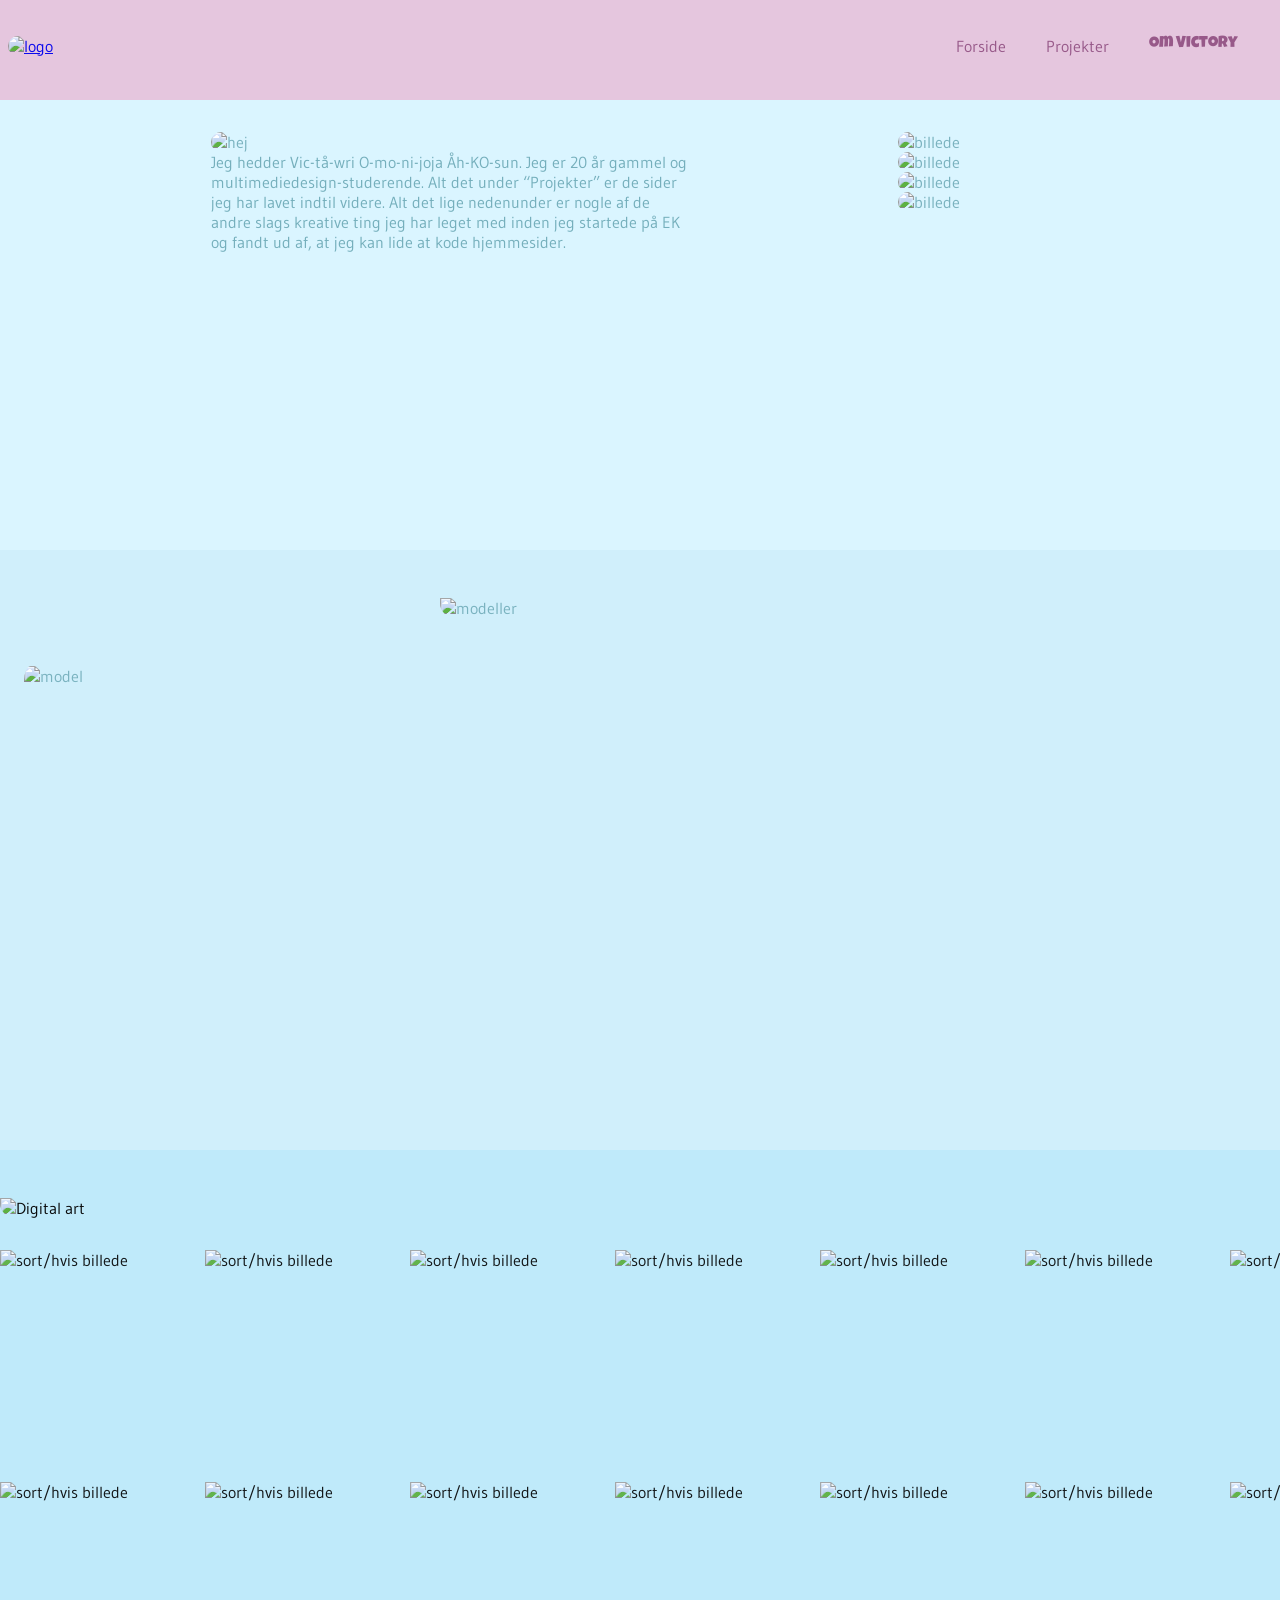
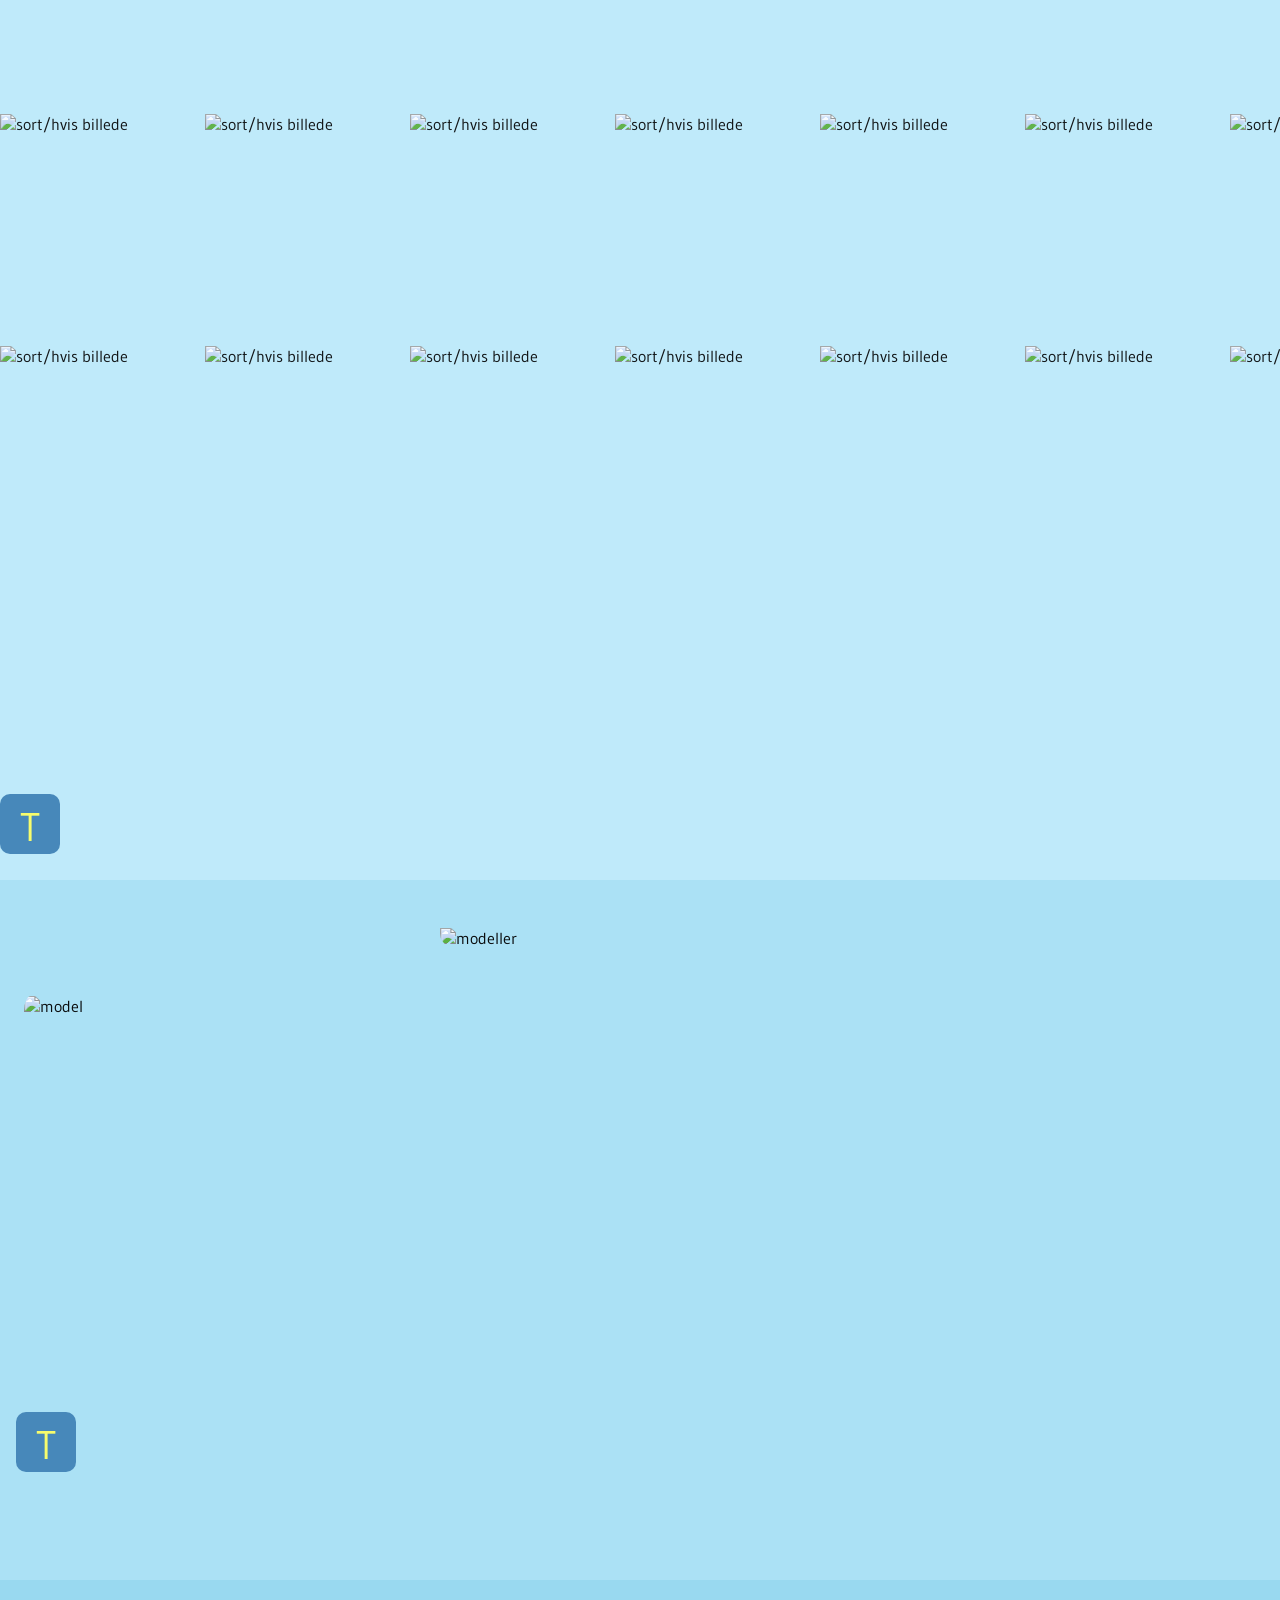
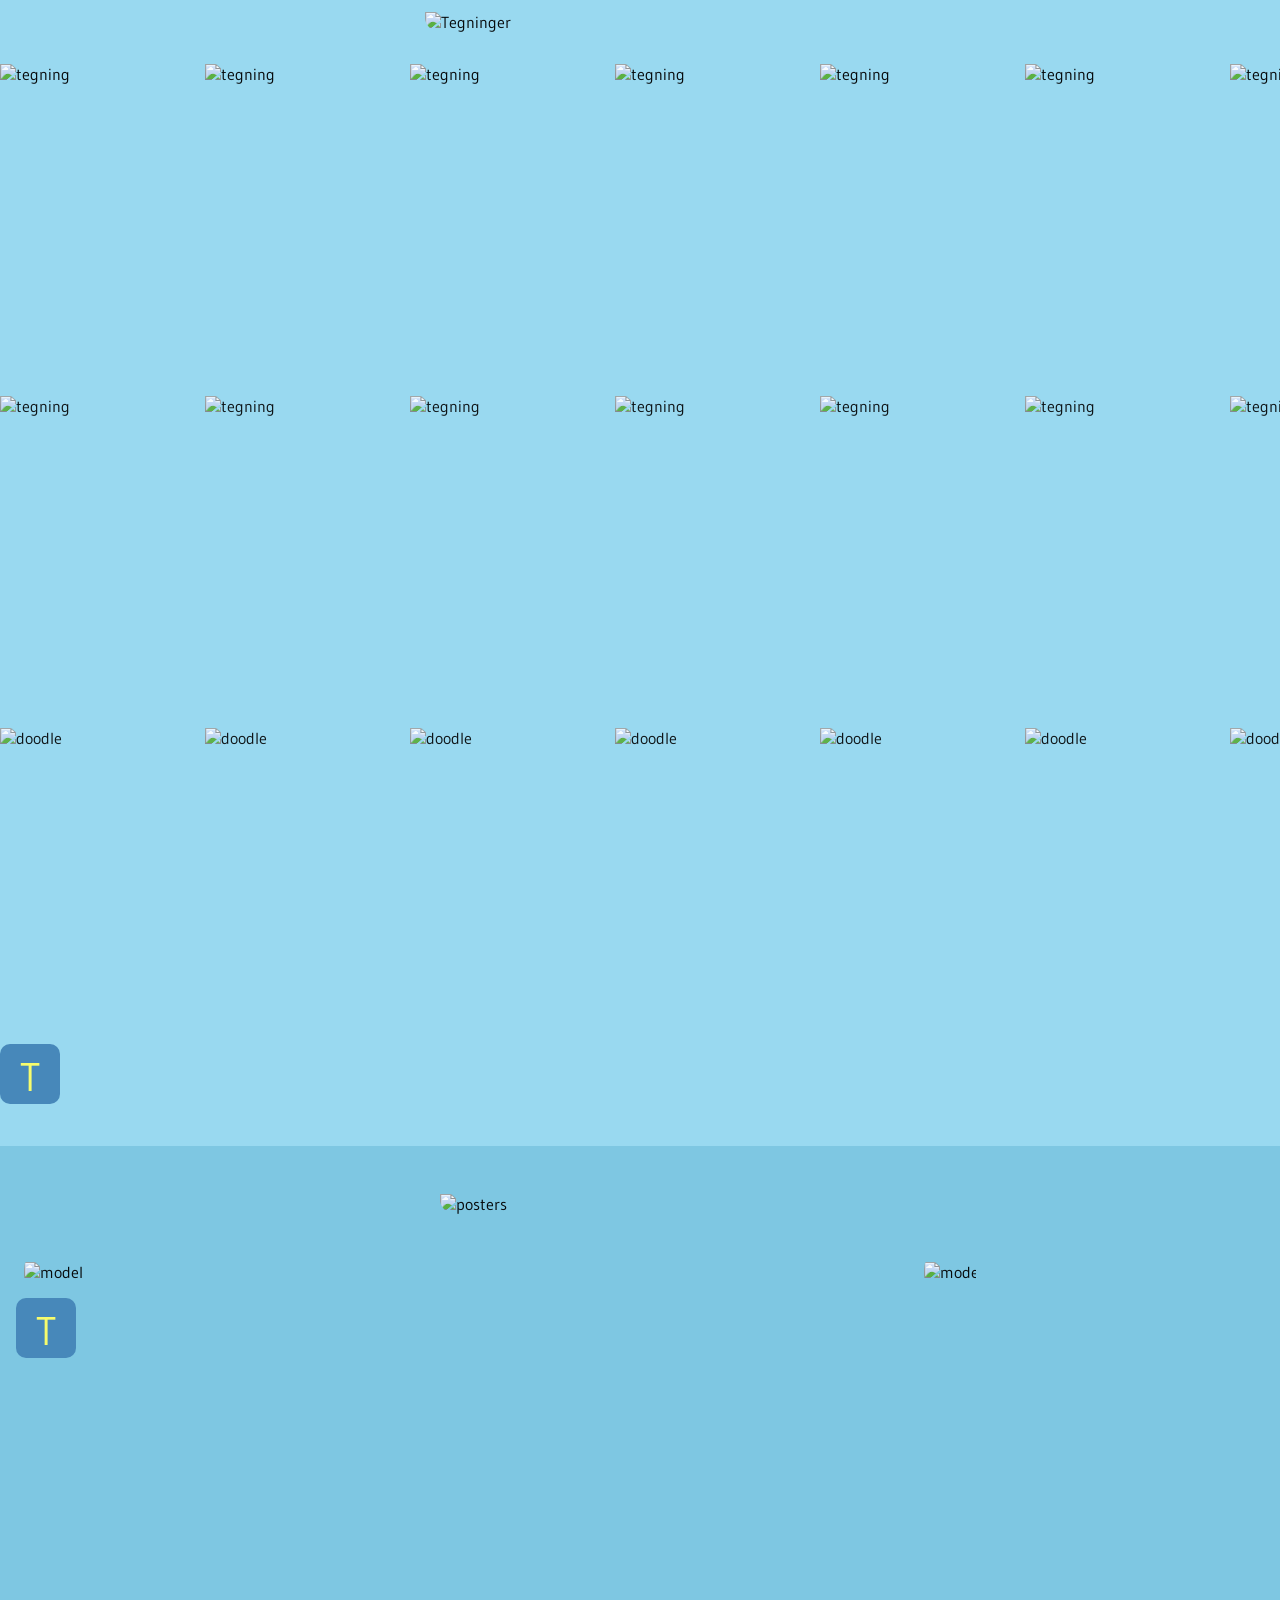
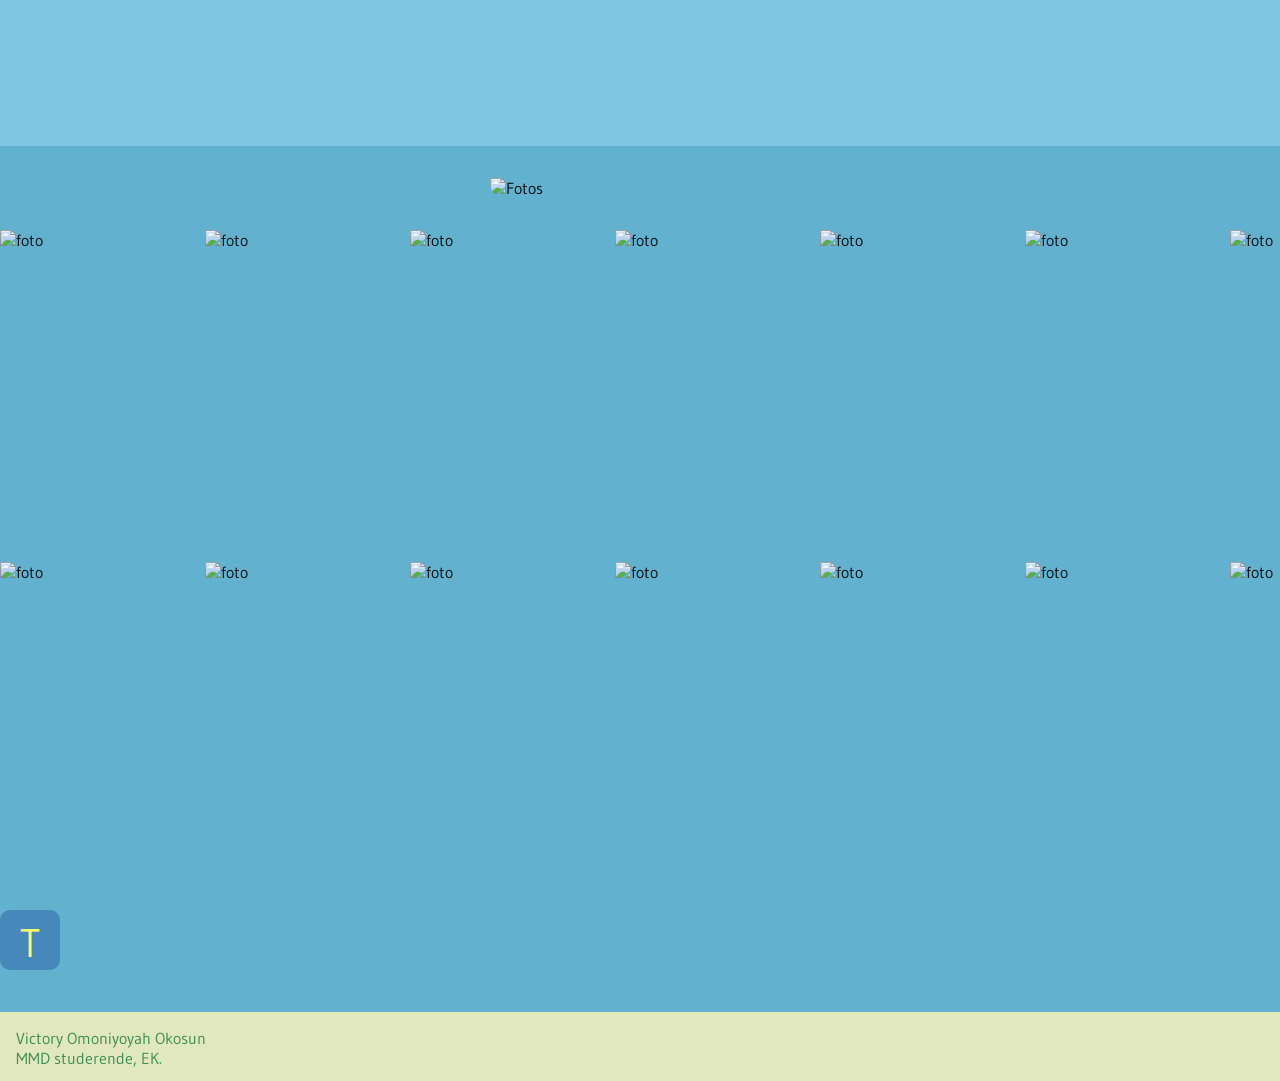
==== ommig.html @ 9f9e904a "om mig html done" ====
<!DOCTYPE html>
<html lang="da">

<head>
    <meta charset="UTF-8">
    <meta name="viewport" content="width=device-width, initial-scale=1.0">
    <title>Om mig</title>

    <link rel="stylesheet" href="stylesheets/general.css">
    <link rel="stylesheet" href="stylesheets/ommig.css">

    <link rel="preconnect" href="https://fonts.googleapis.com">
    <link rel="preconnect" href="https://fonts.gstatic.com" crossorigin>
    <link
        href="https://fonts.googleapis.com/css2?family=Gudea:ital,wght@0,400;0,700;1,400&family=Happy+Monkey&display=swap"
        rel="stylesheet">

    <link rel="preconnect" href="https://fonts.googleapis.com">
    <link rel="preconnect" href="https://fonts.gstatic.com" crossorigin>
    <link href="https://fonts.googleapis.com/css2?family=Holtwood+One+SC&display=swap" rel="stylesheet">

    <link rel="preconnect" href="https://fonts.googleapis.com">
    <link rel="preconnect" href="https://fonts.gstatic.com" crossorigin>
    <link href="https://fonts.googleapis.com/css2?family=Hanalei+Fill&display=swap" rel="stylesheet">

    <link rel="preconnect" href="https://fonts.googleapis.com">
    <link rel="preconnect" href="https://fonts.gstatic.com" crossorigin>
    <link href="https://fonts.googleapis.com/css2?family=Hanalei+Fill&family=Luckiest+Guy&display=swap"
        rel="stylesheet">

    <link rel="icon" type="image/png" sizes="32x32" href="forside-img/favicon.svg">
</head>

<body>
    <header>
        <a href="index.html"><img class="logo" src="forside-img/tema6-logo.svg" alt="logo"></a>
        <nav>
            <ul class="menu">
                <li><a href="index.html">Forside</a></li>
                <li><a href="projekter.html">Projekter</a></li>
                <li><a class="menu-ommig" href="ommig.html">Om Victory</a></li>
            </ul>
            <button class="burger">
                <span class="line"></span>
                <span class="line"></span>
                <span class="line"></span>
            </button>
        </nav>
    </header>
    <main>
        <div id="ommig">
            <div class=" tomdiv1"></div>
            <div class="tekst-div">
                <img class="hej" src="omos-img/omosh1.svg" alt="hej">
                <p>Jeg hedder Vic-tå-wri O-mo-ni-joja Åh-KO-sun.
                    Jeg er 20 år gammel og multimediedesign-studerende.
                    Alt det under “Projekter” er de sider jeg har lavet indtil videre.
                    Alt det lige nedenunder er nogle af de andre slags kreative ting jeg har leget med inden jeg
                    startede på
                    EK og fandt ud
                    af, at jeg kan lide at kode hjemmesider.
                </p>
            </div>
            <div class=" tomdiv2"></div>
            <div class="slideshow-ommig">

                <!-- Full-width images with number and caption text -->
                <div id="selfie" class="mySlides fade">
                    <img src="omos-img/selfie1.webp" style="width:100%" alt="billede">
                </div>

                <div class="mySlides fade">
                    <img src="omos-img/selfie2.webp" style="width:100%" alt="billede">
                </div>

                <div class="mySlides fade">
                    <img src="omos-img/selfie3.webp" style="width:100%" alt="billede">
                </div>

                <div class="mySlides fade">
                    <img src="omos-img/selfie4.webp" style="width:100%" alt="billede">
                </div>
            </div>
            <div class=" tomdiv3"></div>
        </div>
        <div id="modeller">
            <img class="modeller" src="omos-img/modeller.svg" alt="modeller">

            <!--MOBIL SLIDER MODELLER-->
            <div class="slideshow-modeller-box slide-hide">
                <div class="slideshow-modeller">
                    <div class="model-slider">
                        <div class="model-flex">
                            <img class="model" src="omos-img/model1.webp" alt="model">
                        </div>
                        <div class="model-flex">
                            <img class="model" src="omos-img/model3.webp" alt="model">
                        </div>
                        <div class="model-flex">
                            <img class="model" src="omos-img/model4.webp" alt="model">
                        </div>
                        <div class="model-flex">
                            <img class="model" src="omos-img/model5.webp" alt="model">
                        </div>
                        <div class="model-flex">
                            <img class="model" src="omos-img/model6.webp" alt="model">
                        </div>
                        <div class="model-flex">
                            <img class="model" src="omos-img/model9.webp" alt="model">
                        </div>
                        <div class="model-flex">
                            <img class="model" src="omos-img/model12.webp" alt="model">
                        </div>
                    </div>
                </div>
            </div>

            <!--DESKTOP SLIDER MODELLER-->
            <div class="slideshow-modeller-box desk-hide">
                <div class="slideshow-modeller">
                    <div class="model-slider">
                        <div id="model-1" class="model-flex">
                            <img class="model" src="omos-img/modeller2-1.webp" alt="model">
                        </div>
                        <div id="model-2" class="model-flex">
                            <img class="model" src="omos-img/modeller2-2.webp" alt="model">
                        </div>
                        <div id="model-3" class="model-flex">
                            <img class="model" src="omos-img/modeller2-3.webp" alt="model">
                        </div>
                        <div id="model-4" class="model-flex">
                            <img class="model" src="omos-img/modeller2-4.webp" alt="model">
                        </div>
                    </div>
                </div>
            </div>
        </div>
        <div id="digital">
            <img class="digitalart" src="omos-img/digitalart.svg" alt="Digital art">

            <div class="digital-infibox">
                <div class="digital-wrapper">
                    <div class="digi-img"><img src="omos-img/bw1.webp" alt="sort/hvis billede"></div>
                    <div class="digi-img"><img src="omos-img/bw2.webp" alt="sort/hvis billede"></div>
                    <div class="digi-img"><img src="omos-img/bw3.webp" alt="sort/hvis billede"></div>
                    <div class="digi-img"><img src="omos-img/bw4.webp" alt="sort/hvis billede"></div>
                    <div class="digi-img"><img src="omos-img/bw5.webp" alt="sort/hvis billede"></div>
                    <div class="digi-img"><img src="omos-img/bw6.webp" alt="sort/hvis billede"></div>
                    <div class="digi-img"><img src="omos-img/bw8.webp" alt="sort/hvis billede"></div>
                    <div class="digi-img"><img src="omos-img/bw9.webp" alt="sort/hvis billede"></div>
                    <div class="digi-img"><img src="omos-img/bw10.webp" alt="sort/hvis billede"></div>
                </div>
                <div aria-hidden class="digital-wrapper">
                    <div class="digi-img"><img src="omos-img/bw1.webp" alt="sort/hvis billede"></div>
                    <div class="digi-img"><img src="omos-img/bw2.webp" alt="sort/hvis billede"></div>
                    <div class="digi-img"><img src="omos-img/bw3.webp" alt="sort/hvis billede"></div>
                    <div class="digi-img"><img src="omos-img/bw5.webp" alt="sort/hvis billede"></div>
                    <div class="digi-img"><img src="omos-img/bw6.webp" alt="sort/hvis billede"></div>
                    <div class="digi-img"><img src="omos-img/bw7.webp" alt="sort/hvis billede"></div>
                    <div class="digi-img"><img src="omos-img/bw8.webp" alt="sort/hvis billede"></div>
                    <div class="digi-img"><img src="omos-img/bw9.webp" alt="sort/hvis billede"></div>
                    <div class="digi-img"><img src="omos-img/bw10.webp" alt="sort/hvis billede"></div>
                </div>
            </div>

            <div class="digital-infibox2">
                <div class="digital-wrapper2">
                    <div class="digi-img2"><img src="omos-img/ting1.webp" alt="sort/hvis billede"></div>
                    <div class="digi-img2"><img src="omos-img/ting2.webp" alt="sort/hvis billede"></div>
                    <div class="digi-img2"><img src="omos-img/ting3.webp" alt="sort/hvis billede"></div>
                    <div class="digi-img2"><img src="omos-img/ting4.webp" alt="sort/hvis billede"></div>
                    <div class="digi-img2"><img src="omos-img/ting5.webp" alt="sort/hvis billede"></div>
                    <div class="digi-img2"><img src="omos-img/ting6.webp" alt="sort/hvis billede"></div>
                    <div class="digi-img2"><img src="omos-img/ting7.webp" alt="sort/hvis billede"></div>
                    <div class="digi-img2"><img src="omos-img/ting8.webp" alt="sort/hvis billede"></div>
                    <div class="digi-img2"><img src="omos-img/ting9.webp" alt="sort/hvis billede"></div>
                </div>
                <div aria-hidden class="digital-wrapper2">
                    <div class="digi-img2"><img src="omos-img/ting1.webp" alt="sort/hvis billede"></div>
                    <div class="digi-img2"><img src="omos-img/ting2.webp" alt="sort/hvis billede"></div>
                    <div class="digi-img2"><img src="omos-img/ting3.webp" alt="sort/hvis billede"></div>
                    <div class="digi-img2"><img src="omos-img/ting4.webp" alt="sort/hvis billede"></div>
                    <div class="digi-img2"><img src="omos-img/ting5.webp" alt="sort/hvis billede"></div>
                    <div class="digi-img2"><img src="omos-img/ting6.webp" alt="sort/hvis billede"></div>
                    <div class="digi-img2"><img src="omos-img/ting7.webp" alt="sort/hvis billede"></div>
                    <div class="digi-img2"><img src="omos-img/ting8.webp" alt="sort/hvis billede"></div>
                    <div class="digi-img2"><img src="omos-img/ting9.webp" alt="sort/hvis billede"></div>
                </div>
            </div>

            <div class="digital-infibox">
                <div class="digital-wrapper3">
                    <div class="digi-img3"><img src="omos-img/person1.webp" alt="sort/hvis billede"></div>
                    <div class="digi-img3"><img src="omos-img/person2.webp" alt="sort/hvis billede"></div>
                    <div class="digi-img3"><img src="omos-img/person3.webp" alt="sort/hvis billede"></div>
                    <div class="digi-img3"><img src="omos-img/person4.webp" alt="sort/hvis billede"></div>
                    <div class="digi-img3"><img src="omos-img/person5.webp" alt="sort/hvis billede"></div>
                    <div class="digi-img3"><img src="omos-img/person6.webp" alt="sort/hvis billede"></div>
                    <div class="digi-img3"><img src="omos-img/person7.webp" alt="sort/hvis billede"></div>
                    <div class="digi-img3"><img src="omos-img/person8.webp" alt="sort/hvis billede"></div>
                    <div class="digi-img3"><img src="omos-img/person10.webp" alt="sort/hvis billede"></div>
                    <div class="digi-img3"><img src="omos-img/person11.webp" alt="sort/hvis billede"></div>
                    <div class="digi-img3"><img src="omos-img/person12.webp" alt="sort/hvis billede"></div>
                    <div class="digi-img3"><img src="omos-img/person13.webp" alt="sort/hvis billede"></div>
                    <div class="digi-img3"><img src="omos-img/person14.webp" alt="sort/hvis billede"></div>
                    <div class="digi-img3"><img src="omos-img/person15.webp" alt="sort/hvis billede"></div>
                    <div class="digi-img3"><img src="omos-img/person16.webp" alt="sort/hvis billede"></div>
                    <div class="digi-img3"><img src="omos-img/person17.webp" alt="sort/hvis billede"></div>
                    <div class="digi-img3"><img src="omos-img/person18.webp" alt="sort/hvis billede"></div>
                    <div class="digi-img3"><img src="omos-img/person19.webp" alt="sort/hvis billede"></div>
                    <div class="digi-img3"><img src="omos-img/person20.webp" alt="sort/hvis billede"></div>
                    <div class="digi-img3"><img src="omos-img/person21.webp" alt="sort/hvis billede"></div>
                </div>
                <div aria-hidden class="digital-wrapper3">
                    <div class="digi-img3"><img src="omos-img/person1.webp" alt="sort/hvis billede"></div>
                    <div class="digi-img3"><img src="omos-img/person2.webp" alt="sort/hvis billede"></div>
                    <div class="digi-img3"><img src="omos-img/person3.webp" alt="sort/hvis billede"></div>
                    <div class="digi-img3"><img src="omos-img/person4.webp" alt="sort/hvis billede"></div>
                    <div class="digi-img3"><img src="omos-img/person5.webp" alt="sort/hvis billede"></div>
                    <div class="digi-img3"><img src="omos-img/person6.webp" alt="sort/hvis billede"></div>
                    <div class="digi-img3"><img src="omos-img/person7.webp" alt="sort/hvis billede"></div>
                    <div class="digi-img3"><img src="omos-img/person8.webp" alt="sort/hvis billede"></div>
                    <div class="digi-img3"><img src="omos-img/person10.webp" alt="sort/hvis billede"></div>
                    <div class="digi-img3"><img src="omos-img/person11.webp" alt="sort/hvis billede"></div>
                    <div class="digi-img3"><img src="omos-img/person12.webp" alt="sort/hvis billede"></div>
                    <div class="digi-img3"><img src="omos-img/person13.webp" alt="sort/hvis billede"></div>
                    <div class="digi-img3"><img src="omos-img/person14.webp" alt="sort/hvis billede"></div>
                    <div class="digi-img3"><img src="omos-img/person15.webp" alt="sort/hvis billede"></div>
                    <div class="digi-img3"><img src="omos-img/person16.webp" alt="sort/hvis billede"></div>
                    <div class="digi-img3"><img src="omos-img/person17.webp" alt="sort/hvis billede"></div>
                    <div class="digi-img3"><img src="omos-img/person18.webp" alt="sort/hvis billede"></div>
                    <div class="digi-img3"><img src="omos-img/person19.webp" alt="sort/hvis billede"></div>
                    <div class="digi-img3"><img src="omos-img/person20.webp" alt="sort/hvis billede"></div>
                    <div class="digi-img3"><img src="omos-img/person21.webp" alt="sort/hvis billede"></div>
                </div>
            </div>

            <div class="digital-infibox4">
                <div class="digital-wrapper4">
                    <div class="digi-img4"><img src="omos-img/digital1.webp" alt="sort/hvis billede"></div>
                    <div class="digi-img4"><img src="omos-img/digital2.webp" alt="sort/hvis billede"></div>
                    <div class="digi-img4"><img src="omos-img/digital3.webp" alt="sort/hvis billede"></div>
                    <div class="digi-img4"><img src="omos-img/digital4.webp" alt="sort/hvis billede"></div>
                    <div class="digi-img4"><img src="omos-img/digital5.webp" alt="sort/hvis billede"></div>
                    <div class="digi-img4"><img src="omos-img/digital6.webp" alt="sort/hvis billede"></div>
                    <div class="digi-img4"><img src="omos-img/digital7.webp" alt="sort/hvis billede"></div>
                    <div class="digi-img4"><img src="omos-img/digital8.webp" alt="sort/hvis billede"></div>
                    <div class="digi-img4"><img src="omos-img/digital9.webp" alt="sort/hvis billede"></div>
                    <div class="digi-img4"><img src="omos-img/digital10.webp" alt="sort/hvis billede"></div>
                    <div class="digi-img4"><img src="omos-img/digital12.webp" alt="sort/hvis billede"></div>
                    <div class="digi-img4"><img src="omos-img/digital13.webp" alt="sort/hvis billede"></div>
                    <div class="digi-img4"><img src="omos-img/digital14.webp" alt="sort/hvis billede"></div>
                    <div class="digi-img4"><img src="omos-img/digital15.webp" alt="sort/hvis billede"></div>
                    <div class="digi-img4"><img src="omos-img/digital16.webp" alt="sort/hvis billede"></div>
                    <div class="digi-img4"><img src="omos-img/digital17.webp" alt="sort/hvis billede"></div>
                    <div class="digi-img4"><img src="omos-img/digital18.webp" alt="sort/hvis billede"></div>
                    <div class="digi-img4"><img src="omos-img/digital19.webp" alt="sort/hvis billede"></div>
                </div>
                <div aria-hidden class="digital-wrapper4">
                    <div class="digi-img4"><img src="omos-img/digital1.webp" alt="sort/hvis billede"></div>
                    <div class="digi-img4"><img src="omos-img/digital2.webp" alt="sort/hvis billede"></div>
                    <div class="digi-img4"><img src="omos-img/digital3.webp" alt="sort/hvis billede"></div>
                    <div class="digi-img4"><img src="omos-img/digital4.webp" alt="sort/hvis billede"></div>
                    <div class="digi-img4"><img src="omos-img/digital5.webp" alt="sort/hvis billede"></div>
                    <div class="digi-img4"><img src="omos-img/digital6.webp" alt="sort/hvis billede"></div>
                    <div class="digi-img4"><img src="omos-img/digital7.webp" alt="sort/hvis billede"></div>
                    <div class="digi-img4"><img src="omos-img/digital8.webp" alt="sort/hvis billede"></div>
                    <div class="digi-img4"><img src="omos-img/digital9.webp" alt="sort/hvis billede"></div>
                    <div class="digi-img4"><img src="omos-img/digital10.webp" alt="sort/hvis billede"></div>
                    <div class="digi-img4"><img src="omos-img/digital12.webp" alt="sort/hvis billede"></div>
                    <div class="digi-img4"><img src="omos-img/digital13.webp" alt="sort/hvis billede"></div>
                    <div class="digi-img4"><img src="omos-img/digital14.webp" alt="sort/hvis billede"></div>
                    <div class="digi-img4"><img src="omos-img/digital15.webp" alt="sort/hvis billede"></div>
                    <div class="digi-img4"><img src="omos-img/digital16.webp" alt="sort/hvis billede"></div>
                    <div class="digi-img4"><img src="omos-img/digital17.webp" alt="sort/hvis billede"></div>
                    <div class="digi-img4"><img src="omos-img/digital18.webp" alt="sort/hvis billede"></div>
                    <div class="digi-img4"><img src="omos-img/digital19.webp" alt="sort/hvis billede"></div>
                </div>
            </div>
            <div class="button-flex">
                <a id="tbutton" class="buttons" href="ommig.html">T</a>
                <a href="ommig.html" class="text-hide">ilbage til toppen</a>
            </div>
        </div>
        <div id="malerier">
            <img class="malerier" src="omos-img/malerier.svg" alt="modeller">

            <!--MOBIL SLIDER MALERIER-->
            <div class="slideshow-malerier-box slide-hide">
                <div class="slideshow-malerier">
                    <div class="maleri-slider">
                        <div class="maleri-flex">
                            <img class="model" src="omos-img/maleri1.webp" alt="model">
                        </div>
                        <div class="maleri-flex">
                            <img class="model" src="omos-img/maleri4.webp" alt="model">
                        </div>
                        <div class="maleri-flex">
                            <img class="model" src="omos-img/maleri5.webp" alt="model">
                        </div>
                        <div class="maleri-flex">
                            <img class="model" src="omos-img/maleri6.webp" alt="model">
                        </div>
                        <div class="maleri-flex">
                            <img class="model" src="omos-img/maleri7.webp" alt="model">
                        </div>
                        <div class="maleri-flex">
                            <img class="model" src="omos-img/maleri8.webp" alt="model">
                        </div>
                        <div class="maleri-flex">
                            <img class="model" src="omos-img/maleri9.webp" alt="model">
                        </div>
                        <div class="maleri-flex">
                            <img class="model" src="omos-img/maleri11.webp" alt="model">
                        </div>
                        <div class="maleri-flex">
                            <img class="model" src="omos-img/maleri12.webp" alt="model">
                        </div>
                        <div class="maleri-flex">
                            <img class="model" src="omos-img/maleri13.webp" alt="model">
                        </div>
                    </div>
                </div>
            </div>

            <!--DESKTOP SLIDER MALERIER-->
            <div class="slideshow-malerier-box desk-hide">
                <div class="slideshow-malerier-box">
                    <div class="slideshow-malerier">
                        <div class="maleri-slider">
                            <div id="maleri-1" class="maleri-flex">
                                <img class="model" src="omos-img/malerier1.webp" alt="model">
                            </div>
                            <div id="maleri-2" class="maleri-flex">
                                <img class="model" src="omos-img/malerier2.webp" alt="model">
                            </div>
                            <div id="maleri-3" class="maleri-flex">
                                <img class="model" src="omos-img/malerier3.webp" alt="model">
                            </div>
                            <div id="maleri-4" class="maleri-flex">
                                <img class="model" src="omos-img/malerier4.webp" alt="model">
                            </div>
                        </div>
                    </div>
                </div>
                <div class="button-flex">
                    <a class="buttons" href="ommig.html">T</a>
                    <a href="ommig.html" class="text-hide">ilbage til toppen</a>
                </div>
            </div>
        </div>
        <div id="tegninger">
            <img class="tegninger" src="omos-img/tegninger.svg" alt="Tegninger">

            <div class="tegninger-infibox">
                <div class="tegninger-wrapper">
                    <div class="tegninger-img"><img src="omos-img/skitse1.webp" alt="tegning"></div>
                    <div class="tegninger-img"><img src="omos-img/skitse2.webp" alt="tegning"></div>
                    <div class="tegninger-img"><img src="omos-img/skitse3.webp" alt="tegning"></div>
                    <div class="tegninger-img"><img src="omos-img/skitse4.webp" alt="tegning"></div>
                    <div class="tegninger-img"><img src="omos-img/skitse5.webp" alt="tegning"></div>
                    <div class="tegninger-img"><img src="omos-img/skitse6.webp" alt="tegning"></div>
                    <div class="tegninger-img"><img src="omos-img/skitse7.webp" alt="tegning"></div>
                    <div class="tegninger-img"><img src="omos-img/skitse8.webp" alt="tegning"></div>
                </div>
                <div aria-hidden class="tegninger-wrapper">
                    <div class="tegninger-img"><img src="omos-img/skitse1.webp" alt="tegning"></div>
                    <div class="tegninger-img"><img src="omos-img/skitse2.webp" alt="tegning"></div>
                    <div class="tegninger-img"><img src="omos-img/skitse3.webp" alt="tegning"></div>
                    <div class="tegninger-img"><img src="omos-img/skitse4.webp" alt="tegning"></div>
                    <div class="tegninger-img"><img src="omos-img/skitse5.webp" alt="tegning"></div>
                    <div class="tegninger-img"><img src="omos-img/skitse6.webp" alt="tegning"></div>
                    <div class="tegninger-img"><img src="omos-img/skitse7.webp" alt="tegning"></div>
                    <div class="tegninger-img"><img src="omos-img/skitse8.webp" alt="tegning"></div>
                </div>
            </div>

            <div class="tegninger-infibox2">
                <div class="tegninger-wrapper2">
                    <div class="tegninger-img2"><img src="omos-img/note1.webp" alt="tegning"></div>
                    <div class="tegninger-img2"><img src="omos-img/note2.webp" alt="tegning"></div>
                    <div class="tegninger-img2"><img src="omos-img/note3.webp" alt="tegning"></div>
                    <div class="tegninger-img2"><img src="omos-img/note4.webp" alt="tegning"></div>
                    <div class="tegninger-img2"><img src="omos-img/note5.webp" alt="tegning"></div>
                    <div class="tegninger-img2"><img src="omos-img/note6.webp" alt="tegning"></div>
                    <div class="tegninger-img2"><img src="omos-img/note7.webp" alt="tegning"></div>
                    <div class="tegninger-img2"><img src="omos-img/note8.webp" alt="tegning"></div>
                    <div class="tegninger-img2"><img src="omos-img/note9.webp" alt="tegning"></div>
                    <div class="tegninger-img2"><img src="omos-img/note10.webp" alt="tegning"></div>
                    <div class="tegninger-img2"><img src="omos-img/note11.webp" alt="tegning"></div>
                    <div class="tegninger-img2"><img src="omos-img/note12.webp" alt="tegning"></div>
                </div>
                <div aria-hidden class="tegninger-wrapper2">
                    <div class="tegninger-img2"><img src="omos-img/note1.webp" alt="tegning"></div>
                    <div class="tegninger-img2"><img src="omos-img/note2.webp" alt="tegning"></div>
                    <div class="tegninger-img2"><img src="omos-img/note3.webp" alt="tegning"></div>
                    <div class="tegninger-img2"><img src="omos-img/note4.webp" alt="tegning"></div>
                    <div class="tegninger-img2"><img src="omos-img/note5.webp" alt="tegning"></div>
                    <div class="tegninger-img2"><img src="omos-img/note6.webp" alt="tegning"></div>
                    <div class="tegninger-img2"><img src="omos-img/note7.webp" alt="tegning"></div>
                    <div class="tegninger-img2"><img src="omos-img/note8.webp" alt="tegning"></div>
                    <div class="tegninger-img2"><img src="omos-img/note9.webp" alt="tegning"></div>
                    <div class="tegninger-img2"><img src="omos-img/note10.webp" alt="tegning"></div>
                    <div class="tegninger-img2"><img src="omos-img/note11.webp" alt="tegning"></div>
                    <div class="tegninger-img2"><img src="omos-img/note12.webp" alt="tegning"></div>
                </div>
            </div>

            <div class="tegninger-infibox3">
                <div class="tegninger-infibox3">
                    <div class="tegninger-wrapper3">
                        <div class="tegninger-img3"><img src="omos-img/doodle1.webp" alt="doodle"></div>
                        <div class="tegninger-img3"><img src="omos-img/doodle2.webp" alt="doodle"></div>
                        <div class="tegninger-img3"><img src="omos-img/doodle3.webp" alt="doodle"></div>
                        <div class="tegninger-img3"><img src="omos-img/doodle4.webp" alt="doodle"></div>
                        <div class="tegninger-img3"><img src="omos-img/doodle5.webp" alt="doodle"></div>
                        <div class="tegninger-img3"><img src="omos-img/doodle6.webp" alt="doodle"></div>
                        <div class="tegninger-img3"><img src="omos-img/doodle7.webp" alt="doodle"></div>
                        <div class="tegninger-img3"><img src="omos-img/doodle8.webp" alt="doodle"></div>
                        <div class="tegninger-img3"><img src="omos-img/doodle9.webp" alt="doodle"></div>
                        <div class="tegninger-img3"><img src="omos-img/doodle10.webp" alt="doodle"></div>
                        <div class="tegninger-img3"><img src="omos-img/doodle11.webp" alt="doodle"></div>
                    </div>
                    <div aria-hidden class="tegninger-wrapper3">
                        <div class="tegninger-img3"><img src="omos-img/doodle1.webp" alt="doodle"></div>
                        <div class="tegninger-img3"><img src="omos-img/doodle2.webp" alt="doodle"></div>
                        <div class="tegninger-img3"><img src="omos-img/doodle3.webp" alt="doodle"></div>
                        <div class="tegninger-img3"><img src="omos-img/doodle4.webp" alt="doodle"></div>
                        <div class="tegninger-img3"><img src="omos-img/doodle5.webp" alt="doodle"></div>
                        <div class="tegninger-img3"><img src="omos-img/doodle6.webp" alt="doodle"></div>
                        <div class="tegninger-img3"><img src="omos-img/doodle7.webp" alt="doodle"></div>
                        <div class="tegninger-img3"><img src="omos-img/doodle8.webp" alt="doodle"></div>
                        <div class="tegninger-img3"><img src="omos-img/doodle9.webp" alt="doodle"></div>
                        <div class="tegninger-img3"><img src="omos-img/doodle10.webp" alt="doodle"></div>
                        <div class="tegninger-img3"><img src="omos-img/doodle11.webp" alt="doodle"></div>
                    </div>
                </div>
            </div>
            <div class="button-flex">
                <a id="tbutton" class="buttons" href="ommig.html">T</a>
                <a href="ommig.html" class="text-hide">ilbage til toppen</a>
            </div>
        </div>
        <div id="posters">
            <img class="posters" src="omos-img/posters.svg" alt="posters">

            <div class="slideshow-posters-box slide-hide">
                <div class="slideshow-posters">
                    <div class="posters-slider">
                        <div class="poster-flex">
                            <img class="model" src="omos-img/poster1.webp" alt="model">
                        </div>
                        <div class="poster-flex">
                            <img class="model" src="omos-img/poster2.webp" alt="model">
                        </div>
                        <div class="poster-flex">
                            <img class="model" src="omos-img/poster4.webp" alt="model">
                        </div>
                        <div class="poster-flex">
                            <img class="model" src="omos-img/poster5.webp" alt="model">
                        </div>
                        <div class="poster-flex">
                            <img class="model" src="omos-img/poster6.webp" alt="model">
                        </div>
                        <div class="poster-flex">
                            <img class="model" src="omos-img/poster7.webp" alt="model">
                        </div>
                    </div>
                </div>
            </div>

            <div class="slideshow-posters-box desk-hide">
                <div class="slideshow-posters">
                    <div class="posters-slider">
                        <div class="poster-flex">
                            <img class="model" src="omos-img/posters1.webp" alt="model">
                        </div>
                        <div class="poster-flex">
                            <img class="model" src="omos-img/posters2.webp" alt="model">
                        </div>
                    </div>
                </div>
            </div>
            <div class="button-flex">
                <a class="buttons" href="ommig.html">T</a>
                <a href="ommig.html" class="text-hide">ilbage til toppen</a>
            </div>
        </div>
        <div id="fotos">
            <img class="fotos" src="omos-img/fotos.svg" alt="Fotos">

            <div class="fotos-infibox">
                <div class="fotos-wrapper">
                    <div class="fotos-img"><img src="omos-img/foto1.webp" alt="foto"></div>
                    <div class="fotos-img"><img src="omos-img/foto2.webp" alt="foto"></div>
                    <div class="fotos-img"><img src="omos-img/foto3.webp" alt="foto"></div>
                    <div class="fotos-img"><img src="omos-img/foto4.webp" alt="foto"></div>
                    <div class="fotos-img"><img src="omos-img/foto5.webp" alt="foto"></div>
                    <div class="fotos-img"><img src="omos-img/foto6.webp" alt="foto"></div>
                    <div class="fotos-img"><img src="omos-img/foto7.webp" alt="foto"></div>
                    <div class="fotos-img"><img src="omos-img/foto8.webp" alt="foto"></div>
                    <div class="fotos-img"><img src="omos-img/foto9.webp" alt="foto"></div>
                    <div class="fotos-img"><img src="omos-img/foto10.webp" alt="foto"></div>
                    <div class="fotos-img"><img src="omos-img/foto11.webp" alt="foto"></div>
                    <div class="fotos-img"><img src="omos-img/foto12.webp" alt="foto"></div>
                    <div class="fotos-img"><img src="omos-img/foto13.webp" alt="foto"></div>
                    <div class="fotos-img"><img src="omos-img/foto14.webp" alt="foto"></div>
                    <div class="fotos-img"><img src="omos-img/foto15.webp" alt="foto"></div>
                    <div class="fotos-img"><img src="omos-img/foto16.webp" alt="foto"></div>
                    <div class="fotos-img"><img src="omos-img/foto17.webp" alt="foto"></div>
                    <div class="fotos-img"><img src="omos-img/foto18.webp" alt="foto"></div>
                    <div class="fotos-img"><img src="omos-img/foto19.webp" alt="foto"></div>
                    <div class="fotos-img"><img src="omos-img/foto20.webp" alt="foto"></div>
                    <div class="fotos-img"><img src="omos-img/foto21.webp" alt="foto"></div>
                    <div class="fotos-img"><img src="omos-img/foto22.webp" alt="foto"></div>
                    <div class="fotos-img"><img src="omos-img/foto23.webp" alt="foto"></div>
                    <div class="fotos-img"><img src="omos-img/foto24.webp" alt="foto"></div>
                </div>
                <div aria-hidden class="fotos-wrapper">
                    <div class="fotos-img"><img src="omos-img/foto1.webp" alt="foto"></div>
                    <div class="fotos-img"><img src="omos-img/foto2.webp" alt="foto"></div>
                    <div class="fotos-img"><img src="omos-img/foto3.webp" alt="foto"></div>
                    <div class="fotos-img"><img src="omos-img/foto4.webp" alt="foto"></div>
                    <div class="fotos-img"><img src="omos-img/foto5.webp" alt="foto"></div>
                    <div class="fotos-img"><img src="omos-img/foto6.webp" alt="foto"></div>
                    <div class="fotos-img"><img src="omos-img/foto7.webp" alt="foto"></div>
                    <div class="fotos-img"><img src="omos-img/foto8.webp" alt="foto"></div>
                    <div class="fotos-img"><img src="omos-img/foto9.webp" alt="foto"></div>
                    <div class="fotos-img"><img src="omos-img/foto10.webp" alt="foto"></div>
                    <div class="fotos-img"><img src="omos-img/foto11.webp" alt="foto"></div>
                    <div class="fotos-img"><img src="omos-img/foto12.webp" alt="foto"></div>
                    <div class="fotos-img"><img src="omos-img/foto13.webp" alt="foto"></div>
                    <div class="fotos-img"><img src="omos-img/foto14.webp" alt="foto"></div>
                    <div class="fotos-img"><img src="omos-img/foto15.webp" alt="foto"></div>
                    <div class="fotos-img"><img src="omos-img/foto16.webp" alt="foto"></div>
                    <div class="fotos-img"><img src="omos-img/foto17.webp" alt="foto"></div>
                    <div class="fotos-img"><img src="omos-img/foto18.webp" alt="foto"></div>
                    <div class="fotos-img"><img src="omos-img/foto19.webp" alt="foto"></div>
                    <div class="fotos-img"><img src="omos-img/foto20.webp" alt="foto"></div>
                    <div class="fotos-img"><img src="omos-img/foto21.webp" alt="foto"></div>
                    <div class="fotos-img"><img src="omos-img/foto22.webp" alt="foto"></div>
                    <div class="fotos-img"><img src="omos-img/foto23.webp" alt="foto"></div>
                    <div class="fotos-img"><img src="omos-img/foto24.webp" alt="foto"></div>
                </div>
            </div>

            <div class="fotos-infibox2">
                <div class="fotos-wrapper2">
                    <div class="fotos-img2"><img src="omos-img/foto25.webp" alt="foto"></div>
                    <div class="fotos-img2"><img src="omos-img/foto26.webp" alt="foto"></div>
                    <div class="fotos-img2"><img src="omos-img/foto27.webp" alt="foto"></div>
                    <div class="fotos-img2"><img src="omos-img/foto28.webp" alt="foto"></div>
                    <div class="fotos-img2"><img src="omos-img/foto29.webp" alt="foto"></div>
                    <div class="fotos-img2"><img src="omos-img/foto30.webp" alt="foto"></div>
                    <div class="fotos-img2"><img src="omos-img/foto31.webp" alt="foto"></div>
                    <div class="fotos-img2"><img src="omos-img/foto32.webp" alt="foto"></div>
                    <div class="fotos-img2"><img src="omos-img/foto33.webp" alt="foto"></div>
                    <div class="fotos-img2"><img src="omos-img/foto34.webp" alt="foto"></div>
                    <div class="fotos-img2"><img src="omos-img/foto35.webp" alt="foto"></div>
                    <div class="fotos-img2"><img src="omos-img/foto36.webp" alt="foto"></div>
                    <div class="fotos-img2"><img src="omos-img/foto37.webp" alt="foto"></div>
                    <div class="fotos-img2"><img src="omos-img/foto38.webp" alt="foto"></div>
                    <div class="fotos-img2"><img src="omos-img/foto39.webp" alt="foto"></div>
                    <div class="fotos-img2"><img src="omos-img/foto40.webp" alt="foto"></div>
                    <div class="fotos-img2"><img src="omos-img/foto41.webp" alt="foto"></div>
                    <div class="fotos-img2"><img src="omos-img/foto42.webp" alt="foto"></div>
                    <div class="fotos-img2"><img src="omos-img/foto43.webp" alt="foto"></div>
                    <div class="fotos-img2"><img src="omos-img/foto44.webp" alt="foto"></div>
                </div>
                <div aria-hidden class="fotos-wrapper2">
                    <div class="fotos-img2"><img src="omos-img/foto25.webp" alt="foto"></div>
                    <div class="fotos-img2"><img src="omos-img/foto26.webp" alt="foto"></div>
                    <div class="fotos-img2"><img src="omos-img/foto27.webp" alt="foto"></div>
                    <div class="fotos-img2"><img src="omos-img/foto28.webp" alt="foto"></div>
                    <div class="fotos-img2"><img src="omos-img/foto29.webp" alt="foto"></div>
                    <div class="fotos-img2"><img src="omos-img/foto30.webp" alt="foto"></div>
                    <div class="fotos-img2"><img src="omos-img/foto31.webp" alt="foto"></div>
                    <div class="fotos-img2"><img src="omos-img/foto32.webp" alt="foto"></div>
                    <div class="fotos-img2"><img src="omos-img/foto33.webp" alt="foto"></div>
                    <div class="fotos-img2"><img src="omos-img/foto34.webp" alt="foto"></div>
                    <div class="fotos-img2"><img src="omos-img/foto35.webp" alt="foto"></div>
                    <div class="fotos-img2"><img src="omos-img/foto36.webp" alt="foto"></div>
                    <div class="fotos-img2"><img src="omos-img/foto37.webp" alt="foto"></div>
                    <div class="fotos-img2"><img src="omos-img/foto38.webp" alt="foto"></div>
                    <div class="fotos-img2"><img src="omos-img/foto39.webp" alt="foto"></div>
                    <div class="fotos-img2"><img src="omos-img/foto40.webp" alt="foto"></div>
                    <div class="fotos-img2"><img src="omos-img/foto41.webp" alt="foto"></div>
                    <div class="fotos-img2"><img src="omos-img/foto42.webp" alt="foto"></div>
                    <div class="fotos-img2"><img src="omos-img/foto43.webp" alt="foto"></div>
                    <div class="fotos-img2"><img src="omos-img/foto44.webp" alt="foto"></div>
                </div>
            </div>
            <div class="button-flex">
                <a id="tbutton" class="buttons" href="ommig.html">T</a>
                <a href="ommig.html" class="text-hide">ilbage til toppen</a>
            </div>
        </div>
    </main>
    <footer>
        <div>
            <p>Victory Omoniyoyah Okosun</p>
            <p>MMD studerende, EK.</p>
        </div>
    </footer>
    <script src="javascript/menu.js"></script>
    <script src="javascript/omos.js"></script>
</body>

</html>
---- stylesheets/general.css ----
/*************** Reset *********************/
* {
  margin: 0;
  padding: 0;
  box-sizing: border-box;
}

img {
  width: 100%;
  height: auto;
  display: block;
}

/*HEADER - ENS PÅ ALLE SIDER*/
header {
  top: 0;
  display: flex;
  justify-content: space-between;
  align-items: center;
  padding: 1rem;
  padding-top: 0.5rem;
  padding-left: 0.5rem;
  padding-right: 2rem;
  font-family: "Gudea", sans-serif;
  font-weight: 400;
  font-style: normal;
  height: 100px;
}

.logo {
  width: 320px;
}

.logo:hover {
  width: 305px;
  animation: slide 1s ease-out infinite;
}

@keyframes slide {
  50% {
    opacity: 70%;
  }
  70% {
    filter: saturate(200%);
  }
}

.menu {
  display: flex;
  list-style: none;
  margin: 0;
  padding: 0;
}

.menu li {
  margin-right: 20px;
}

.menu li:last-child {
  margin-right: 0;
}

.menu a {
  display: block;
  padding: 10px;
  text-decoration: none;
  transition: color 0.3s;
  text-align: end;
}

.burger {
  width: 30px;
  height: 20px;
  cursor: pointer;
}

.burger .line {
  display: block;
  width: 50px;
  height: 5px;
  background-color: #ca6c8f;
  margin-bottom: 7px;
  transition: 0.2s linear;
}
.burger {
  display: none;
}

@media screen and (max-width: 800px) {
  .menu {
    display: none;
  }

  .burger {
    display: block;
    background-color: transparent;
    border: 0;
  }
  .burger.active .line:nth-child(1) {
    transform: rotate(45deg) translate(5px, 5px);
    transition: 0.2s linear;
  }

  .burger.active .line:nth-child(2) {
    opacity: 0;
    transition: 0.15s linear;
  }

  .burger.active .line:nth-child(3) {
    transform: rotate(-45deg) translate(5px, -5px);
    transition: 0.2s linear;
  }

  nav.active .menu {
    display: block;
    position: absolute;
    top: 100px;
    left: 0;
    width: 100%;
    box-shadow: 0 10px 10px rgba(0, 0, 0, 0.1);
    z-index: 1;
  }

  nav.active .menu li {
    margin: 10px 20px;
  }

  nav.active .menu a {
    font-size: 24px;
  }
}

footer {
  padding-left: 1rem;
  padding-top: 1rem;
  padding-bottom: 0.8rem;
  font-family: "Gudea", sans-serif;
  font-weight: 400;
  font-style: normal;
  font-size: 1rem;
}
---- stylesheets/ommig.css ----
/*HEADER FOOTER MAIN*/

header {
  background-color: #e5c6de;
}

footer {
  color: #3c8d56;
  background-color: #e2e8bd;
}

main {
  font-family: "Gudea", sans-serif;
  font-weight: 400;
  font-style: normal;
}

img {
  border-radius: 15px;
  opacity: 95%;
}

/*tilbage til top knap*/
.button-flex {
  display: flex;
}
/*desktop menu for projekter*/
.menu a {
  color: #975989;
}

.menu-ommig {
  font-family: "Luckiest Guy";
  font-weight: 400;
  font-style: normal;
  color: #894762;
}

.menu a:hover {
  color: rgb(115, 57, 81);
  font-family: "Luckiest Guy";
  font-weight: 400;
  font-style: normal;
}

/*mobil menu for projekter*/
@media screen and (max-width: 800px) {
  nav.active .menu {
    background-color: #c9fbe6;
  }

  .menu a {
    color: #89bca7;
  }

  .menu a:hover {
    color: #649682;
    text-decoration: none;
    font-family: "Luckiest Guy";
    font-weight: 400;
    font-style: normal;
  }

  .burger .line {
    background-color: #975989;
  }
}

/*****************************************INDHOLD PÅ SIDE************************************************/

body {
  /* width */
  ::-webkit-scrollbar {
    width: 10px;
  }

  /* Track */
  ::-webkit-scrollbar-track {
    border-radius: 10px;
  }

  /* Handle */
  ::-webkit-scrollbar-thumb {
    background: rgb(63, 107, 136);
    border-radius: 10px;
  }
}

/*vis/gem mobil og desktop sliders*/
.slide-hide {
  display: block;
}

.desk-hide {
  display: none;
}

/*gem tilbage til top knapper*/

.button-flex {
  display: none;
}
/********************OM MIG DIV*********************/

#ommig {
  background-color: #daf5ff;
  color: #75afbc;
  display: flex;
  height: 450px;
}

.hej {
  width: 150px;
}

.tomdiv1 {
  display: none;
}

.tekst-div {
  padding: 0.5rem;
  padding-left: 1rem;
  padding-top: 2rem;
  width: 500px;
}

.tomdiv2 {
  display: none;
}

.slideshow-ommig {
  padding: 0.5rem;
  padding-top: 2rem;
  border-radius: 15px;
  max-width: 15rem;
}

.tomdiv3 {
  display: none;
}

/********************MODELLER*********************/

/*hele diven*/
#modeller {
  background-color: #d0effb;
  color: #75afbc;
  height: 550px;
  justify-items: center;
  padding: 1rem;
}

/*modeller titel svg*/
.modeller {
  padding-top: 2rem;
  width: 300px;
  margin: 0 auto;
}

/*billederne*/
.model {
  padding: 0.5rem;
  padding-block: 0;
}

/*****slider*****/
.slideshow-modeller-box {
  margin-top: 3rem;
}

.slideshow-modeller {
  max-width: 60rem;
}

.model-slider {
  display: flex;
  overflow-x: auto;
  scrollbar-width: 0;
  scroll-snap-type: x mandatory;
  scroll-behavior: smooth;
}

.model-slider .model-flex {
  flex: 1 0 100%;
  scroll-snap-align: start;
  display: flex;
  height: 300px;
  max-width: 700px;
}

/**********************DIGITAL***************************/
/*hele diven*/
#digital {
  background-color: #bfeafa;
  justify-items: center;
  padding-bottom: 1rem;
  overflow-x: hidden;
}

/*titlen*/
.digitalart {
  width: 330px;
  padding-top: 3rem;
}

/*slide-animation*/
.digital-infibox {
  margin: 2rem auto;
  width: 100%;
  /* border: red 5px solid; */
  display: flex;
  overflow-x: auto;
}

.digital-infibox::-webkit-scrollbar {
  display: none;
}

.digital-infibox img {
  border-radius: 0;
  width: 200px;
  height: 200px;
  opacity: 90%;
}

.digital-wrapper {
  display: flex;
  gap: 5px;
  animation: spin 10s infinite linear;
  padding-right: 5px;
}

.digi-img {
  flex: 0 0 5em;
}

@keyframes spin {
  from {
    translate: 0;
  }
  to {
    translate: -100%;
  }
}

/*slide-animation 2*/
.digital-infibox2 {
  margin: 2rem auto;
  width: 100%;
  /* border: red 5px solid; */
  display: flex;
  overflow-x: auto;
}

.digital-infibox2::-webkit-scrollbar {
  display: none;
}

.digital-infibox2 img {
  border-radius: 0;
  width: 200px;
  height: 200px;
  opacity: 90%;
}

.digital-wrapper2 {
  display: flex;
  gap: 5px;
  animation: spin 12s infinite linear;
  padding-right: 5px;
}

.digi-img2 {
  flex: 0 0 5em;
}

/*slide-animation 3*/
.digital-infibox3 {
  margin: 2rem auto;
  width: 100%;
  /* border: red 5px solid; */
  display: flex;
  overflow-x: auto;
}

.digital-infibox3::-webkit-scrollbar {
  display: none;
}

.digital-infibox3 img {
  border-radius: 0;
  width: 200px;
  height: 200px;
  opacity: 90%;
}

.digital-wrapper3 {
  display: flex;
  gap: 5px;
  animation: spin 16s infinite linear;
  padding-right: 5px;
}

.digi-img3 {
  flex: 0 0 5em;
}

/*slide-animation 4*/
.digital-infibox4 {
  margin: 2rem auto;
  width: 100%;
  display: flex;
  overflow-x: auto;
}

.digital-infibox4::-webkit-scrollbar {
  display: none;
}

.digital-infibox4 img {
  border-radius: 0;
  width: 200px;
  height: 400px;
  opacity: 90%;
}

.digital-wrapper4 {
  display: flex;
  gap: 5px;
  animation: spin 12s infinite linear;
  padding-right: 5px;
}

.digi-img4 {
  flex: 0 0 5em;
}
/*************************MALERIER***********************/
/*hele diven*/
#malerier {
  background-color: #abe1f5;
  max-height: 700px;
  justify-items: center;
  padding: 1rem;
}

/*modeller titel svg*/
.malerier {
  padding-top: 2rem;
  width: 300px;
  margin: 0 auto;
}

/*****slider*****/
.slideshow-malerier-box {
  margin-top: 3rem;
}

.slideshow-malerier {
  max-width: 60rem;
}

.maleri-slider {
  display: flex;
  overflow-x: auto;
  scroll-snap-type: x mandatory;
  scroll-behavior: smooth;
}

.maleri-slider .maleri-flex {
  flex: 1 0 100%;
  scroll-snap-align: start;
  display: flex;
  height: 520px;
  max-width: 400px;
}

/*************************TEGNINGER***********************/

/*hele diven*/
#tegninger {
  background-color: #99d9f0;
  justify-items: center;
  padding-bottom: 1rem;
}

/*tegninger titel svg*/
.tegninger {
  padding-top: 2rem;
  width: 300px;
  margin: 0 auto;
}

/*tegninger slide-animation*/
.tegninger-infibox {
  margin: 2rem auto;
  width: 100%;
  display: flex;
  overflow-x: auto;
}

.tegninger-infibox::-webkit-scrollbar {
  display: none;
}

.tegninger-infibox img {
  border-radius: 0;
  width: 200px;
  height: 300px;
  opacity: 95%;
}

.tegninger-wrapper {
  display: flex;
  gap: 5px;
  animation: spin 12s infinite linear;
  padding-right: 5px;
}

.tegninger-img {
  flex: 0 0 5em;
}

/*tegninger slide-animation 2*/
.tegninger-infibox2 {
  margin: 2rem auto;
  width: 100%;
  /* border: red 5px solid; */
  display: flex;
  overflow-x: auto;
}

.tegninger-infibox2::-webkit-scrollbar {
  display: none;
}

.tegninger-infibox2 img {
  border-radius: 0;
  width: 200px;
  height: 300px;
  opacity: 90%;
}

.tegninger-wrapper2 {
  display: flex;
  gap: 5px;
  animation: spin 14s infinite linear;
  padding-right: 5px;
}

.tegninger-img2 {
  flex: 0 0 5em;
}

/*tegninger slide-animation 3*/
.tegninger-infibox3 {
  margin: 0rem auto;
  width: 100%;
  /* border: red 5px solid; */
  display: flex;
  overflow-x: auto;
}

.tegninger-infibox3::-webkit-scrollbar {
  display: none;
}

.tegninger-infibox3 img {
  border-radius: 0;
  width: 200px;
  height: 300px;
  opacity: 90%;
}

.tegninger-wrapper3 {
  display: flex;
  gap: 5px;
  animation: spin 13s infinite linear;
  padding-right: 5px;
}

.tegninger-img3 {
  flex: 0 0 5em;
}
/*************************POSTERS***********************/
/*hele diven*/
#posters {
  background-color: #7ec7e2;
  height: 750px;
  justify-items: center;
  padding: 1rem;
}

/*modeller titel svg*/
.posters {
  padding-top: 2rem;
  width: 300px;
  margin: 0 auto;
}

/*****slider*****/
.slideshow-posters-box {
  margin-top: 3rem;
}

.slideshow-posters {
  max-width: 60rem;
}

.posters-slider {
  display: flex;
  overflow-x: auto;
  scroll-snap-type: x mandatory;
  scroll-behavior: smooth;
}

.posters-slider .poster-flex {
  flex: 1 0 100%;
  scroll-snap-align: start;
  display: flex;
  max-height: 540px;
  max-width: 500px;
}

/*******************************FOTOS********************************/
/*hele diven*/
#fotos {
  background-color: #62b1cf;
  justify-items: center;
  padding-bottom: 2rem;
}

/*tegninger titel svg*/
.fotos {
  padding-top: 2rem;
  width: 300px;
  margin: 0 auto;
}

/*fotos slide-animation*/
.fotos-infibox {
  margin: 2rem auto;
  width: 100%;
  /* border: red 5px solid; */
  display: flex;
  overflow-x: auto;
}

.fotos-infibox::-webkit-scrollbar {
  display: none;
}

.fotos-infibox img {
  border-radius: 0;
  width: 200px;
  height: 300px;
  opacity: 90%;
}

.fotos-wrapper {
  display: flex;
  gap: 5px;
  animation: spin 25s infinite linear;
  padding-right: 5px;
}

.fotos-img {
  flex: 0 0 5em;
}

/*fotos slide-animation 2*/
.fotos-infibox2 {
  margin: 2rem auto;
  width: 100%;
  /* border: red 5px solid; */
  display: flex;
  overflow-x: auto;
}

.fotos-infibox2::-webkit-scrollbar {
  display: none;
}

.fotos-infibox2 img {
  border-radius: 0;
  width: 200px;
  height: 300px;
  opacity: 90%;
}

.fotos-wrapper2 {
  display: flex;
  gap: 5px;
  animation: spin 23s infinite linear;
  padding-right: 5px;
}

.fotos-img2 {
  flex: 0 0 5em;
}
/***********************************************************************DESKTOP*******************************************************************/

@media screen and (min-width: 800px) {
  /*desktop og mobil sliders*/
  .slide-hide {
    display: none;
  }

  .desk-hide {
    display: block;
  }

  /*billeder*/

  .fotos-img:hover {
    filter: saturate(150%);
  }

  .fotos-img2:hover {
    filter: saturate(150%);
  }

  /*vis tilbage til top knapper*/

  .button-flex {
    display: block;
  }

  /*tilbage til toppen knap*/
  .text-hide {
    display: none;
  }

  .buttons:hover + .text-hide {
    display: block;
    color: #acdbff;
    font-family: "Luckiest Guy";
    font-weight: 400;
    font-style: normal;
    font-size: 1.4rem;
    padding-top: 18px;
    padding-left: 0;
    padding-right: 10px;
    margin-top: 1rem;
    border-bottom-right-radius: 10px;
    border-top-right-radius: 10px;
    background-color: #4788ba;
    height: 60px;
    box-shadow: 2px 4px 6px #53648278;
  }

  .button-flex {
    display: flex;
    justify-self: right;
    padding-right: 1rem;
    text-align: center;
  }

  .buttons {
    padding: 0.5rem;
    font-size: 2.5rem;
    width: 60px;
    height: 60px;
    border-radius: 10px;
    border: none;
    display: flex;
    display: block;
    margin-top: 1rem;
    margin-bottom: 10px;
    background-color: #4788ba;
  }

  .button-flex a {
    color: #f7fc6c;
    text-decoration: none;
    transition: color 0.5s;
  }

  .button-flex a:hover {
    font-family: "Luckiest Guy";
    font-weight: 400;
    font-style: normal;
    color: #acdbff;
  }

  .buttons:hover {
    box-shadow: 2px 4px 6px #53648278;
    border-top-right-radius: 0;
    border-bottom-right-radius: 0;
    background-color: #4788ba;
    padding-left: 0.5rem;
    width: 40px;
  }
  /********************OM MIG DIV*********************/

  #ommig {
    background-color: #daf5ff;
    color: #75afbc;
    display: flex;
    display: grid;
    grid-template-columns: 1fr 1fr 1fr 1fr 1fr;
    height: 450px;
  }

  .hej {
    width: 200px;
  }

  .tomdiv1 {
    max-width: 200px;
    display: block;
  }

  .tekst-div {
    padding-top: 2rem;
    max-width: 500px;
  }

  .tomdiv2 {
    max-width: 100px;
    display: block;
  }

  .slideshow-ommig {
    padding-top: 2rem;
    border-radius: 15px;
    min-width: 12rem;
  }

  .tomdiv3 {
    max-width: 200px;
    display: block;
  }

  /********************MODELLER*********************/

  /*hele diven*/
  #modeller {
    background-color: #d0effb;
    color: #75afbc;
    height: 600px;
    justify-items: center;
  }

  /*modeller titel svg*/
  .modeller {
    padding-top: 2rem;
    width: 400px;
    margin: 0 auto;
  }

  /*****slider*****/
  .slideshow-modeller-box {
    margin-top: 3rem;
  }

  .slideshow-modeller {
    max-width: 60rem;
  }

  .model-slider {
    display: flex;
    overflow-x: auto;
    scroll-snap-type: x mandatory;
    scroll-behavior: smooth;
  }

  .model-slider .model-flex {
    flex: 1 0 100%;
    scroll-snap-align: start;
    display: flex;
    height: 350px;
    max-width: 4000px;
  }
  /**********************DIGITAL***************************/
  /*titlen*/
  .digitalart {
    width: 450px;
    padding-top: 3rem;
  }

  /*************************MALERIER***********************/
  /*hele diven*/
  #malerier {
    background-color: #abe1f5;
    height: 900px;
    justify-items: center;
    padding: 1rem;
  }

  /*modeller titel svg*/
  .malerier {
    padding-top: 2rem;
    width: 400px;
    margin: 0 auto;
  }

  /*****slider*****/
  .slideshow-malerier-box {
    margin-top: 3rem;
  }

  .slideshow-malerier {
    max-width: 60rem;
  }

  .maleri-slider {
    display: flex;
    overflow-x: auto;
    scroll-snap-type: x mandatory;
    scroll-behavior: smooth;
  }

  .maleri-slider .maleri-flex {
    flex: 1 0 100%;
    scroll-snap-align: start;
    display: flex;
    max-height: 400px;
    max-width: 1800px;
  }

  /************************TEGNINGER***********************/
  /*hele diven*/
  #tegninger {
    padding-bottom: 2rem;
  }
  /*tegninger titel svg*/
  .tegninger {
    padding-top: 2rem;
    width: 430px;
    margin: 0 auto;
  }
  /*************************POSTERS***********************/
  /*hele diven*/
  #posters {
    background-color: #7ec7e2;
    height: 600px;
    justify-items: center;
    padding: 1rem;
  }

  /*modeller titel svg*/
  .posters {
    padding-top: 2rem;
    width: 400px;
  }

  /*****slider*****/
  .slideshow-posters-box {
    margin-top: 3rem;
  }

  .slideshow-posters {
    max-width: 60rem;
  }

  .posters-slider {
    display: flex;
    overflow-x: auto;
    scroll-snap-type: x mandatory;
    scroll-behavior: smooth;
  }

  .posters-slider .poster-flex {
    flex: 1 0 100%;
    scroll-snap-align: start;
    max-height: 400px;
    max-width: 900px;
  }
}
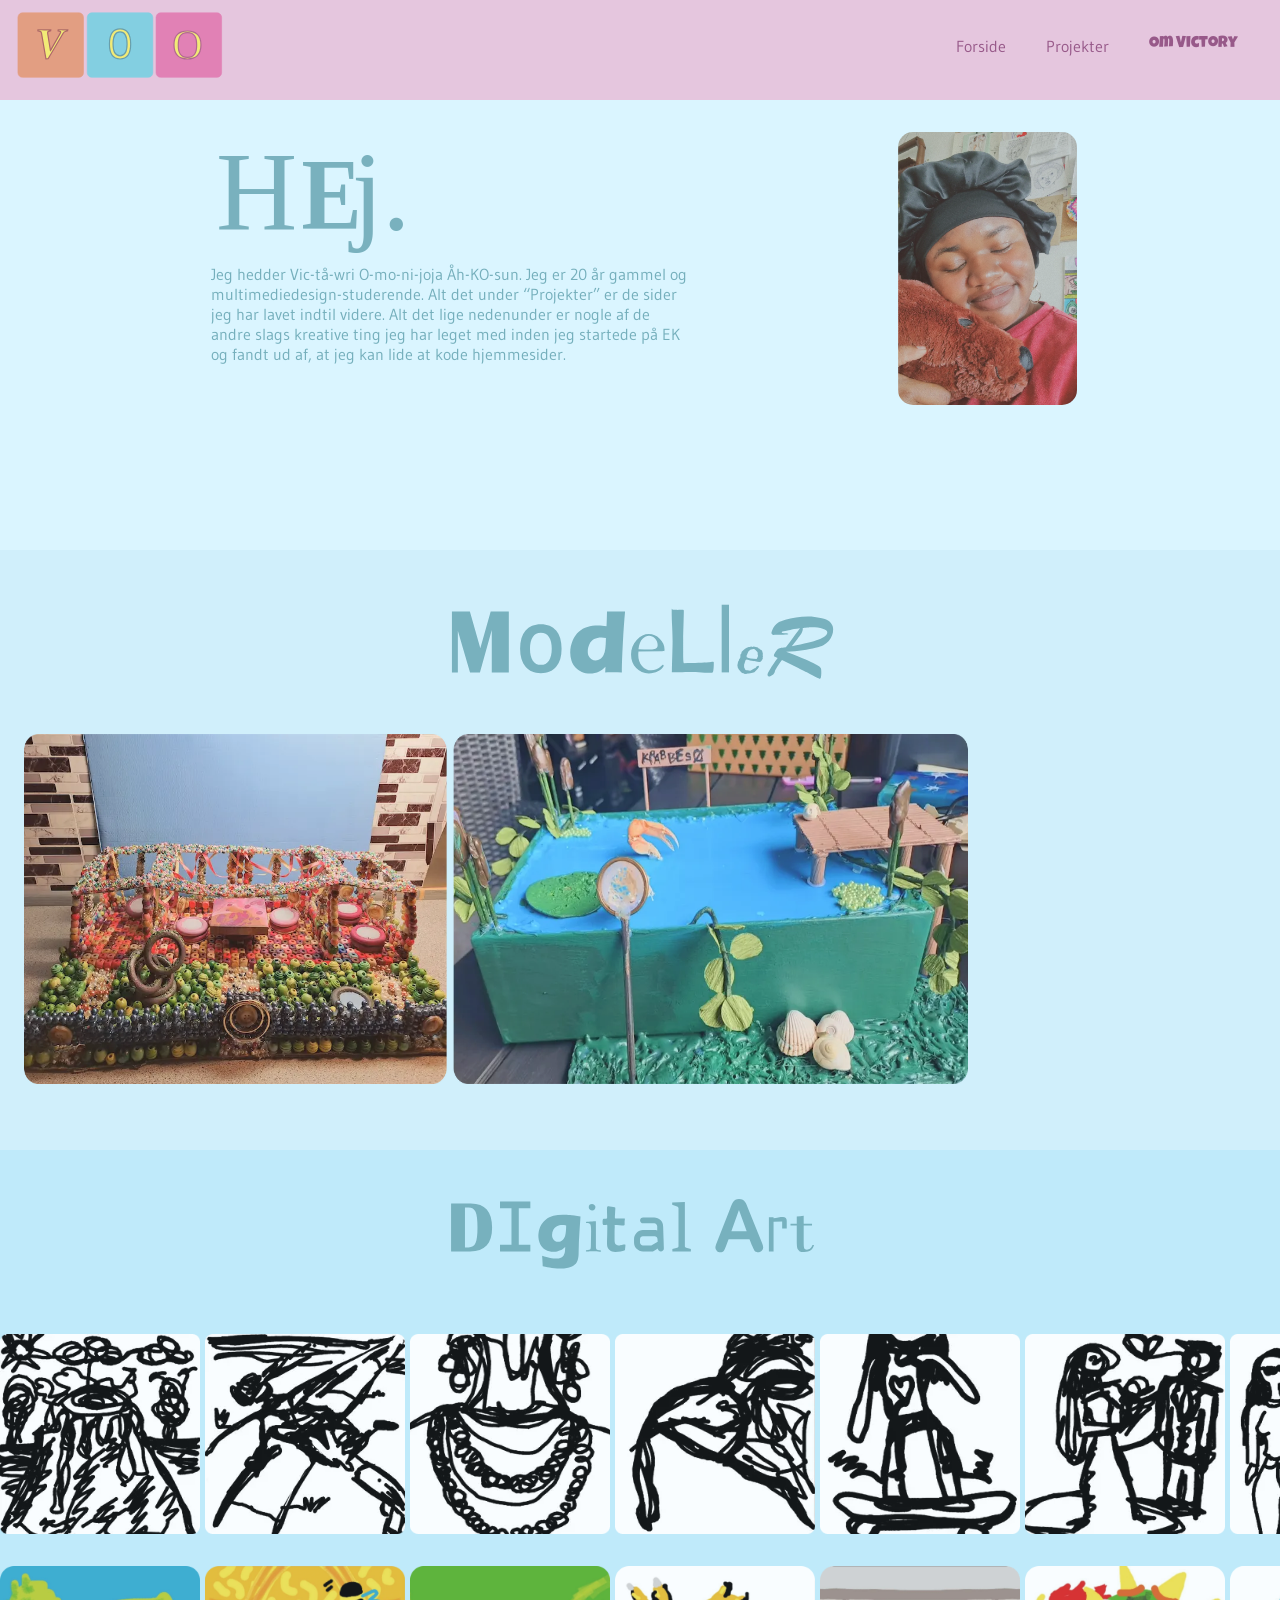
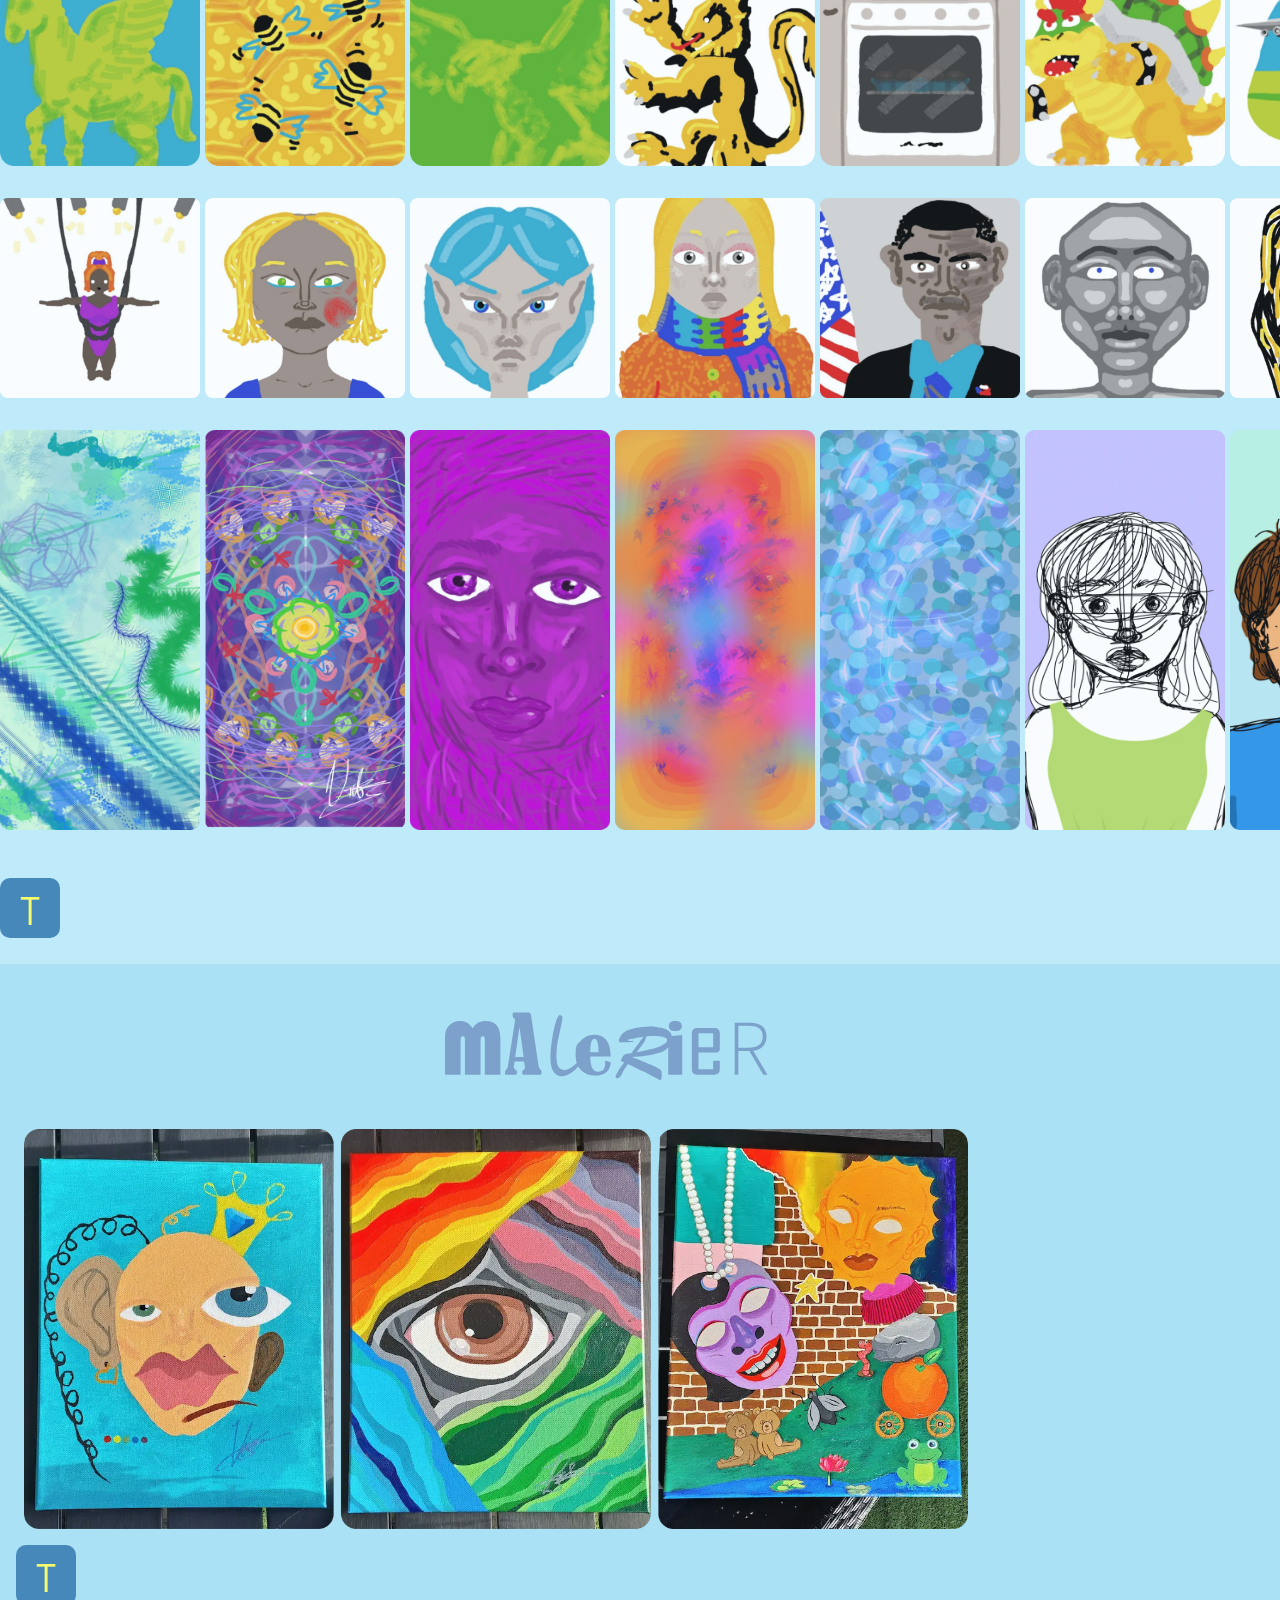
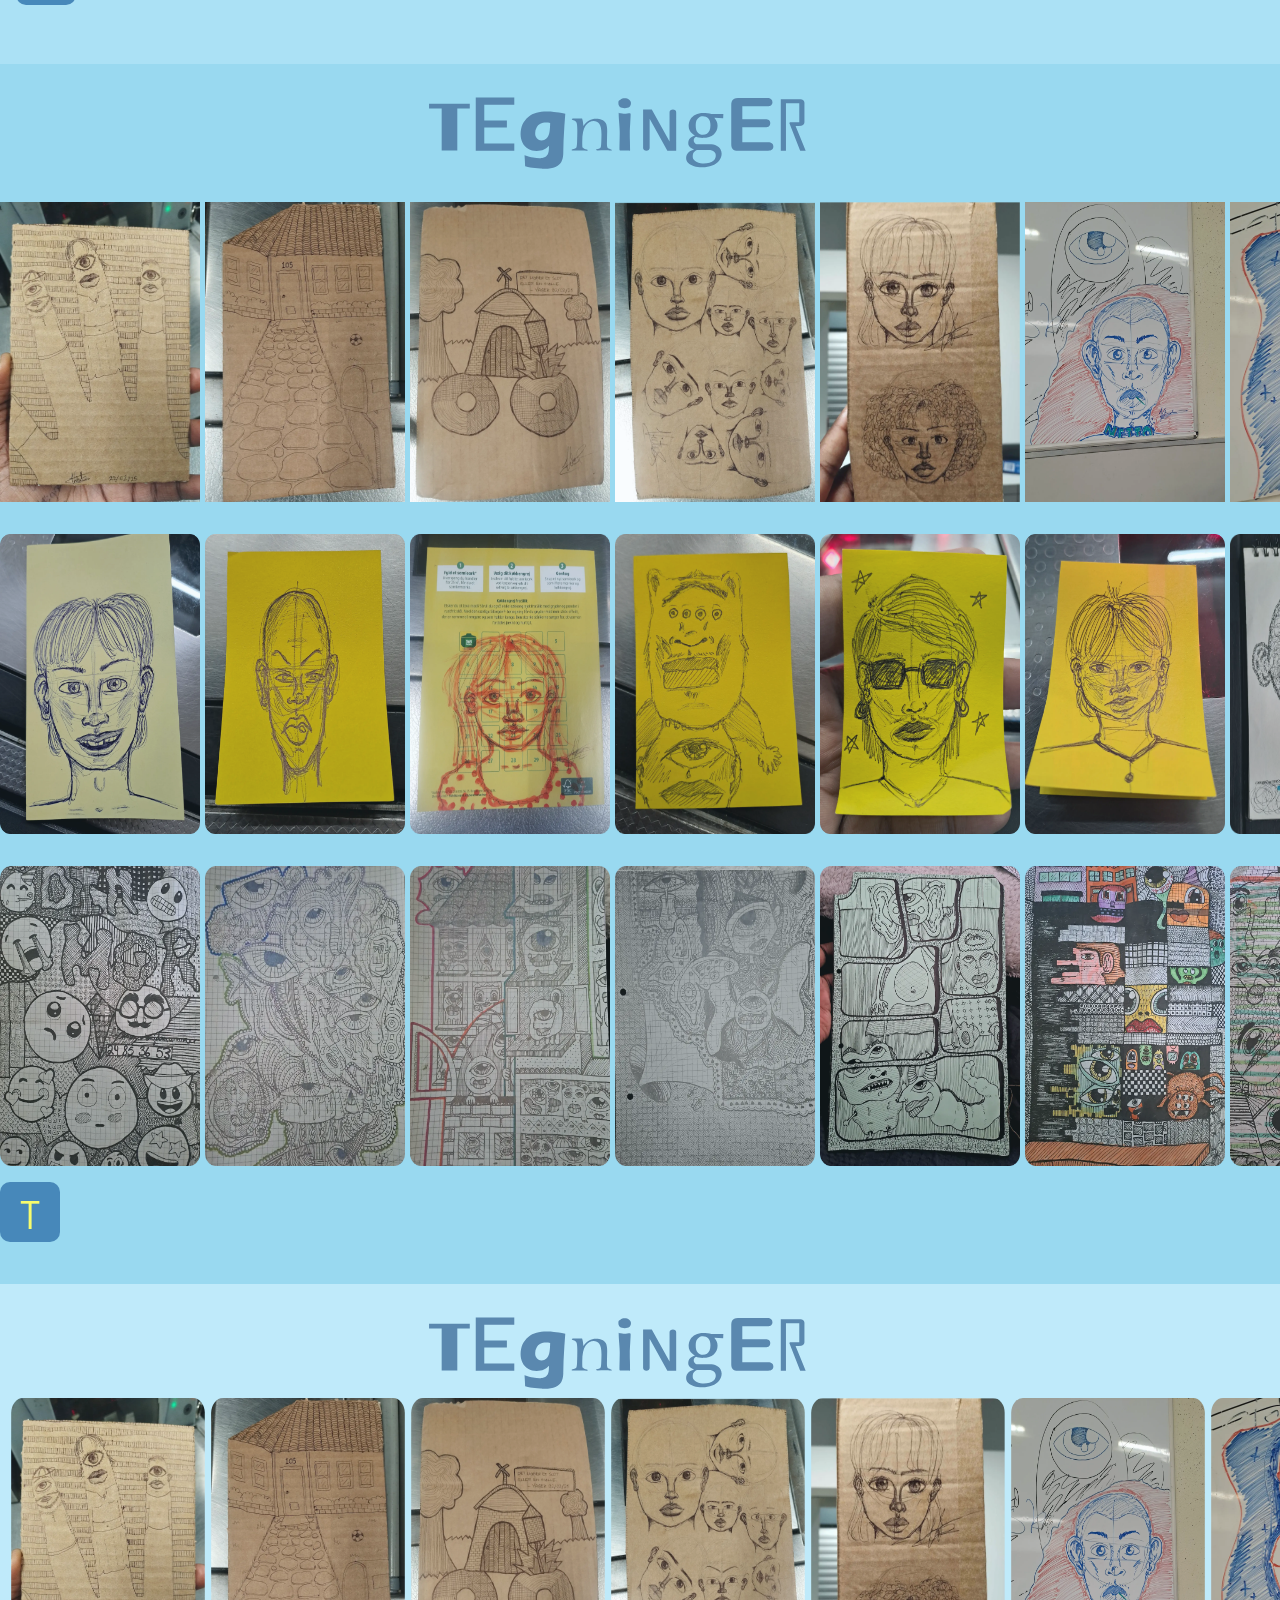
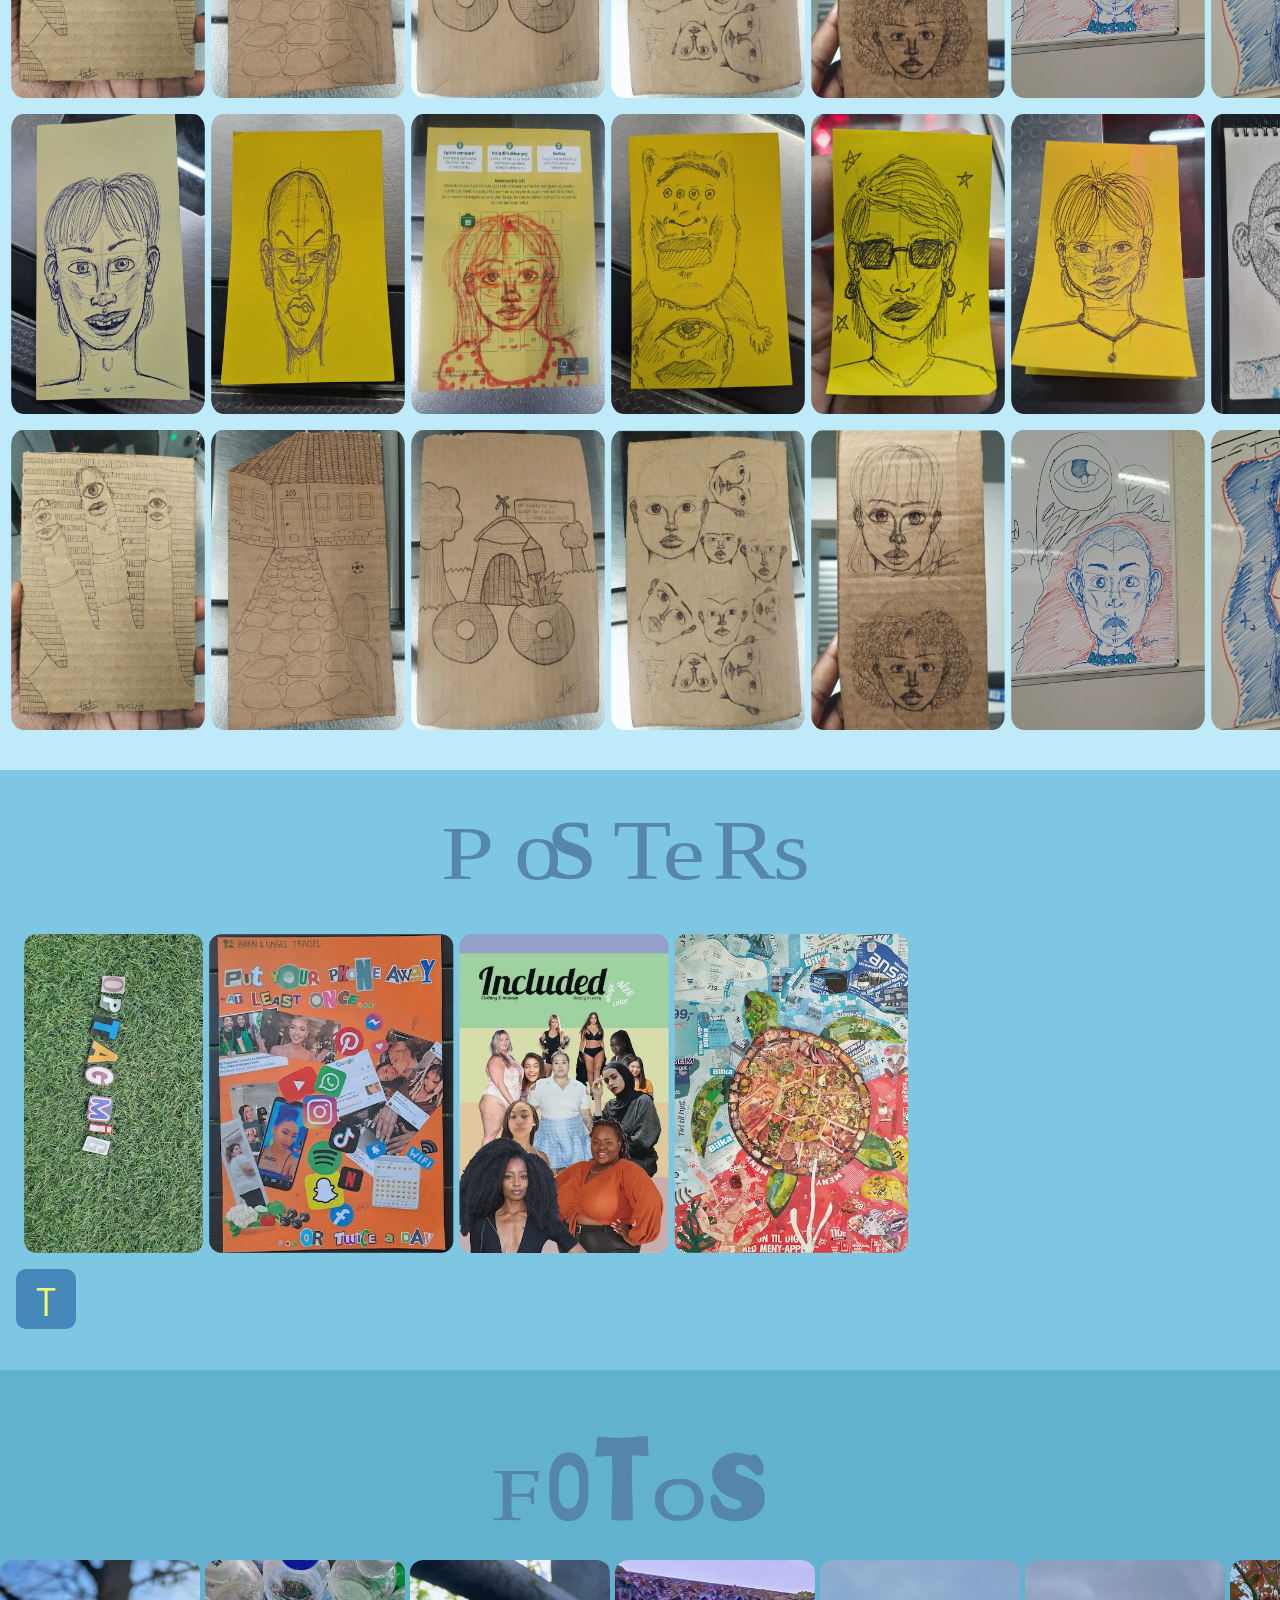
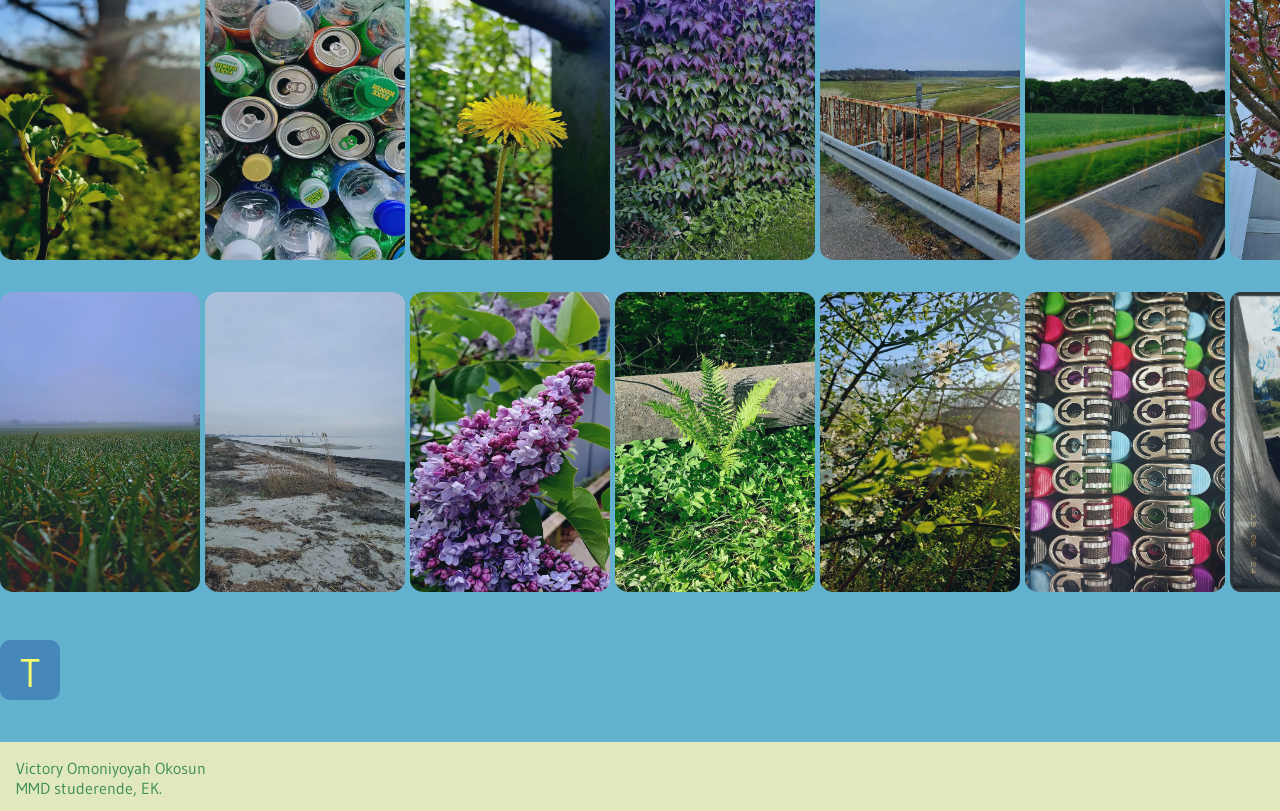
==== commit 2523a448: "næsten done" ====
--- a/ommig.html
+++ b/ommig.html
@@ -282,6 +282,78 @@
                 <a href="ommig.html" class="text-hide">ilbage til toppen</a>
             </div>
         </div>
+        <div id="digital-mobil">
+            <img class="digitalart" src="omos-img/digitalart.svg" alt="Digital art">
+
+            <div id="digital-rul">
+                <img class="digi-rul" src="omos-img/bw1.webp" alt="sort/hvis billede">
+                <img class="digi-rul" src="omos-img/bw2.webp" alt="sort/hvis billede">
+                <img class="digi-rul" src="omos-img/bw3.webp" alt="sort/hvis billede">
+                <img class="digi-rul" src="omos-img/bw4.webp" alt="sort/hvis billede">
+                <img class="digi-rul" src="omos-img/bw5.webp" alt="sort/hvis billede">
+                <img class="digi-rul" src="omos-img/bw6.webp" alt="sort/hvis billede">
+                <img class="digi-rul" src="omos-img/bw8.webp" alt="sort/hvis billede">
+                <img class="digi-rul" src="omos-img/bw9.webp" alt="sort/hvis billede">
+                <img class="digi-rul" src="omos-img/bw10.webp" alt="sort/hvis billede">
+            </div>
+
+            <div id="digital-rul2">
+                <img class="digi-rul2" src="omos-img/ting1.webp" alt="sort/hvis billede">
+                <img class="digi-rul2" src="omos-img/ting2.webp" alt="sort/hvis billede">
+                <img class="digi-rul2" src="omos-img/ting3.webp" alt="sort/hvis billede">
+                <img class="digi-rul2" src="omos-img/ting4.webp" alt="sort/hvis billede">
+                <img class="digi-rul2" src="omos-img/ting5.webp" alt="sort/hvis billede">
+                <img class="digi-rul2" src="omos-img/ting6.webp" alt="sort/hvis billede">
+                <img class="digi-rul2" src="omos-img/ting7.webp" alt="sort/hvis billede">
+                <img class="digi-rul2" src="omos-img/ting8.webp" alt="sort/hvis billede">
+                <img class="digi-rul2" src="omos-img/ting9.webp" alt="sort/hvis billede">
+            </div>
+
+            <div id="digital-rul3">
+                <img class="digi-rul3" src="omos-img/person1.webp" alt="sort/hvis billede">
+                <img class="digi-rul3" src="omos-img/person2.webp" alt="sort/hvis billede">
+                <img class="digi-rul3" src="omos-img/person3.webp" alt="sort/hvis billede">
+                <img class="digi-rul3" src="omos-img/person4.webp" alt="sort/hvis billede">
+                <img class="digi-rul3" src="omos-img/person5.webp" alt="sort/hvis billede">
+                <img class="digi-rul3" src="omos-img/person6.webp" alt="sort/hvis billede">
+                <img class="digi-rul3" src="omos-img/person7.webp" alt="sort/hvis billede">
+                <img class="digi-rul3" src="omos-img/person8.webp" alt="sort/hvis billede">
+                <img class="digi-rul3" src="omos-img/person10.webp" alt="sort/hvis billede">
+                <img class="digi-rul3" src="omos-img/person11.webp" alt="sort/hvis billede">
+                <img class="digi-rul3" src="omos-img/person12.webp" alt="sort/hvis billede">
+                <img class="digi-rul3" src="omos-img/person13.webp" alt="sort/hvis billede">
+                <img class="digi-rul3" src="omos-img/person14.webp" alt="sort/hvis billede">
+                <img class="digi-rul3" src="omos-img/person15.webp" alt="sort/hvis billede">
+                <img class="digi-rul3" src="omos-img/person16.webp" alt="sort/hvis billede">
+                <img class="digi-rul3" src="omos-img/person17.webp" alt="sort/hvis billede">
+                <img class="digi-rul3" src="omos-img/person18.webp" alt="sort/hvis billede">
+                <img class="digi-rul3" src="omos-img/person19.webp" alt="sort/hvis billede">
+                <img class="digi-rul3" src="omos-img/person20.webp" alt="sort/hvis billede">
+                <img class="digi-rul3" src="omos-img/person21.webp" alt="sort/hvis billede">
+            </div>
+
+            <div id="digital-rul4">
+                <img class="digi-rul4" src="omos-img/digital1.webp" alt="sort/hvis billede">
+                <img class="digi-rul4" src="omos-img/digital2.webp" alt="sort/hvis billede">
+                <img class="digi-rul4" src="omos-img/digital3.webp" alt="sort/hvis billede">
+                <img class="digi-rul4" src="omos-img/digital4.webp" alt="sort/hvis billede">
+                <img class="digi-rul4" src="omos-img/digital5.webp" alt="sort/hvis billede">
+                <img class="digi-rul4" src="omos-img/digital6.webp" alt="sort/hvis billede">
+                <img class="digi-rul4" src="omos-img/digital7.webp" alt="sort/hvis billede">
+                <img class="digi-rul4" src="omos-img/digital8.webp" alt="sort/hvis billede">
+                <img class="digi-rul4" src="omos-img/digital9.webp" alt="sort/hvis billede">
+                <img class="digi-rul4" src="omos-img/digital10.webp" alt="sort/hvis billede">
+                <img class="digi-rul4" src="omos-img/digital12.webp" alt="sort/hvis billede">
+                <img class="digi-rul4" src="omos-img/digital13.webp" alt="sort/hvis billede">
+                <img class="digi-rul4" src="omos-img/digital14.webp" alt="sort/hvis billede">
+                <img class="digi-rul4" src="omos-img/digital15.webp" alt="sort/hvis billede">
+                <img class="digi-rul4" src="omos-img/digital16.webp" alt="sort/hvis billede">
+                <img class="digi-rul4" src="omos-img/digital17.webp" alt="sort/hvis billede">
+                <img class="digi-rul4" src="omos-img/digital18.webp" alt="sort/hvis billede">
+                <img class="digi-rul4" src="omos-img/digital19.webp" alt="sort/hvis billede">
+            </div>
+
+        </div>
         <div id="malerier">
             <img class="malerier" src="omos-img/malerier.svg" alt="modeller">
 
@@ -441,6 +513,46 @@
                 <a href="ommig.html" class="text-hide">ilbage til toppen</a>
             </div>
         </div>
+        <div id="tegninger-mobil">
+            <img class="tegninger" src="omos-img/tegninger.svg" alt="Tegninger">
+
+            <div id="tegninger-rul">
+                <img class="tegn-rul" src="omos-img/skitse1.webp" alt="tegning">
+                <img class="tegn-rul" src="omos-img/skitse2.webp" alt="tegning">
+                <img class="tegn-rul" src="omos-img/skitse3.webp" alt="tegning">
+                <img class="tegn-rul" src="omos-img/skitse4.webp" alt="tegning">
+                <img class="tegn-rul" src="omos-img/skitse5.webp" alt="tegning">
+                <img class="tegn-rul" src="omos-img/skitse6.webp" alt="tegning">
+                <img class="tegn-rul" src="omos-img/skitse7.webp" alt="tegning">
+                <img class="tegn-rul" src="omos-img/skitse8.webp" alt="tegning">
+            </div>
+
+            <div id="tegninger-rul2">
+                <img class="tegn-rul2" src="omos-img/note1.webp" alt="tegning">
+                <img class="tegn-rul2" src="omos-img/note2.webp" alt="tegning">
+                <img class="tegn-rul2" src="omos-img/note3.webp" alt="tegning">
+                <img class="tegn-rul2" src="omos-img/note4.webp" alt="tegning">
+                <img class="tegn-rul2" src="omos-img/note5.webp" alt="tegning">
+                <img class="tegn-rul2" src="omos-img/note6.webp" alt="tegning">
+                <img class="tegn-rul2" src="omos-img/note7.webp" alt="tegning">
+                <img class="tegn-rul2" src="omos-img/note8.webp" alt="tegning">
+                <img class="tegn-rul2" src="omos-img/note9.webp" alt="tegning">
+                <img class="tegn-rul2" src="omos-img/note10.webp" alt="tegning">
+                <img class="tegn-rul2" src="omos-img/note11.webp" alt="tegning">
+                <img class="tegn-rul2" src="omos-img/note12.webp" alt="tegning">
+            </div>
+
+            <div id="tegninger-rul3">
+                <img class="tegn-rul" src="omos-img/skitse1.webp" alt="tegning">
+                <img class="tegn-rul" src="omos-img/skitse2.webp" alt="tegning">
+                <img class="tegn-rul" src="omos-img/skitse3.webp" alt="tegning">
+                <img class="tegn-rul" src="omos-img/skitse4.webp" alt="tegning">
+                <img class="tegn-rul" src="omos-img/skitse5.webp" alt="tegning">
+                <img class="tegn-rul" src="omos-img/skitse6.webp" alt="tegning">
+                <img class="tegn-rul" src="omos-img/skitse7.webp" alt="tegning">
+                <img class="tegn-rul" src="omos-img/skitse8.webp" alt="tegning">
+            </div>
+        </div>
         <div id="posters">
             <img class="posters" src="omos-img/posters.svg" alt="posters">
 
--- a/stylesheets/ommig.css
+++ b/stylesheets/ommig.css
@@ -175,7 +175,7 @@
 .model-slider {
   display: flex;
   overflow-x: auto;
-  scrollbar-width: 0;
+  /* scrollbar-width: 0; */
   scroll-snap-type: x mandatory;
   scroll-behavior: smooth;
 }
@@ -189,150 +189,87 @@
 }
 
 /**********************DIGITAL***************************/
+/*rullediver i mobil*/
+#digital-mobil {
+  background-color: #bfeafa;
+  padding-bottom: 2rem;
+}
+#digital-rul {
+  overflow-x: auto;
+  scroll-snap-type: x mandatory;
+  scroll-behavior: smooth;
+  display: flex;
+  display: grid;
+  grid-template-columns: 1fr 1fr 1fr 1fr 1fr 1fr 1fr 1fr 1fr;
+  padding: 0.5rem;
+}
+
+.digi-rul {
+  height: 200px;
+  width: 200px;
+  padding: 0 0.2rem;
+}
+
+#digital-rul2 {
+  overflow-x: auto;
+  scroll-snap-type: x mandatory;
+  scroll-behavior: smooth;
+  display: flex;
+  display: grid;
+  grid-template-columns: 1fr 1fr 1fr 1fr 1fr 1fr 1fr 1fr 1fr;
+  padding: 0.5rem;
+}
+
+.digi-rul2 {
+  height: 200px;
+  width: 200px;
+  padding: 0 0.2rem;
+}
+
+#digital-rul3 {
+  overflow-x: auto;
+  scroll-snap-type: x mandatory;
+  scroll-behavior: smooth;
+  display: flex;
+  display: grid;
+  grid-template-columns: 1fr 1fr 1fr 1fr 1fr 1fr 1fr 1fr 1fr 1fr 1fr 1fr 1fr 1fr 1fr 1fr 1fr 1fr 1fr 1fr;
+  padding: 0.5rem;
+}
+
+.digi-rul3 {
+  height: 200px;
+  width: 200px;
+  padding: 0 0.2rem;
+}
+
+#digital-rul4 {
+  overflow-x: auto;
+  scroll-snap-type: x mandatory;
+  scroll-behavior: smooth;
+  display: flex;
+  display: grid;
+  grid-template-columns: 1fr 1fr 1fr 1fr 1fr 1fr 1fr 1fr 1fr 1fr 1fr 1fr 1fr 1fr 1fr 1fr 1fr 1fr 1fr 1fr;
+  padding: 0.5rem;
+}
+
+.digi-rul4 {
+  height: 400px;
+  width: 200px;
+  padding: 0 0.2rem;
+}
+
 /*hele diven*/
 #digital {
-  background-color: #bfeafa;
-  justify-items: center;
-  padding-bottom: 1rem;
-  overflow-x: hidden;
+  display: none;
 }
 
 /*titlen*/
 .digitalart {
-  width: 330px;
+  width: 350px;
   padding-top: 3rem;
-}
-
-/*slide-animation*/
-.digital-infibox {
-  margin: 2rem auto;
-  width: 100%;
-  /* border: red 5px solid; */
-  display: flex;
-  overflow-x: auto;
-}
-
-.digital-infibox::-webkit-scrollbar {
-  display: none;
-}
-
-.digital-infibox img {
-  border-radius: 0;
-  width: 200px;
-  height: 200px;
-  opacity: 90%;
-}
-
-.digital-wrapper {
-  display: flex;
-  gap: 5px;
-  animation: spin 10s infinite linear;
-  padding-right: 5px;
-}
-
-.digi-img {
-  flex: 0 0 5em;
-}
-
-@keyframes spin {
-  from {
-    translate: 0;
-  }
-  to {
-    translate: -100%;
-  }
-}
-
-/*slide-animation 2*/
-.digital-infibox2 {
-  margin: 2rem auto;
-  width: 100%;
-  /* border: red 5px solid; */
-  display: flex;
-  overflow-x: auto;
-}
-
-.digital-infibox2::-webkit-scrollbar {
-  display: none;
-}
-
-.digital-infibox2 img {
-  border-radius: 0;
-  width: 200px;
-  height: 200px;
-  opacity: 90%;
-}
-
-.digital-wrapper2 {
-  display: flex;
-  gap: 5px;
-  animation: spin 12s infinite linear;
-  padding-right: 5px;
-}
-
-.digi-img2 {
-  flex: 0 0 5em;
-}
-
-/*slide-animation 3*/
-.digital-infibox3 {
-  margin: 2rem auto;
-  width: 100%;
-  /* border: red 5px solid; */
-  display: flex;
-  overflow-x: auto;
-}
-
-.digital-infibox3::-webkit-scrollbar {
-  display: none;
-}
-
-.digital-infibox3 img {
-  border-radius: 0;
-  width: 200px;
-  height: 200px;
-  opacity: 90%;
-}
-
-.digital-wrapper3 {
-  display: flex;
-  gap: 5px;
-  animation: spin 16s infinite linear;
-  padding-right: 5px;
-}
-
-.digi-img3 {
-  flex: 0 0 5em;
-}
-
-/*slide-animation 4*/
-.digital-infibox4 {
-  margin: 2rem auto;
-  width: 100%;
-  display: flex;
-  overflow-x: auto;
-}
-
-.digital-infibox4::-webkit-scrollbar {
-  display: none;
-}
-
-.digital-infibox4 img {
-  border-radius: 0;
-  width: 200px;
-  height: 400px;
-  opacity: 90%;
-}
-
-.digital-wrapper4 {
-  display: flex;
-  gap: 5px;
-  animation: spin 12s infinite linear;
-  padding-right: 5px;
-}
-
-.digi-img4 {
-  flex: 0 0 5em;
+  padding-left: 2rem;
+  padding-bottom: 2rem;
+  margin: 0 auto;
 }
 /*************************MALERIER***********************/
 /*hele diven*/
@@ -375,12 +312,62 @@
 }
 
 /*************************TEGNINGER***********************/
-
-/*hele diven*/
+/*hele desktop diven*/
 #tegninger {
-  background-color: #99d9f0;
-  justify-items: center;
-  padding-bottom: 1rem;
+  display: none;
+}
+
+/*rullediver i mobil*/
+#tegninger-mobil {
+  background-color: #bfeafa;
+  padding-bottom: 2rem;
+}
+#tegninger-rul {
+  overflow-x: auto;
+  scroll-snap-type: x mandatory;
+  scroll-behavior: smooth;
+  display: flex;
+  display: grid;
+  grid-template-columns: 1fr 1fr 1fr 1fr 1fr 1fr 1fr 1fr 1fr;
+  padding: 0.5rem;
+}
+
+.tegn-rul {
+  height: 300px;
+  width: 200px;
+  padding: 0 0.2rem;
+}
+
+#tegninger-rul2 {
+  overflow-x: auto;
+  scroll-snap-type: x mandatory;
+  scroll-behavior: smooth;
+  display: flex;
+  display: grid;
+  grid-template-columns: 1fr 1fr 1fr 1fr 1fr 1fr 1fr 1fr 1fr 1fr 1fr 1fr;
+  padding: 0.5rem;
+}
+
+.tegn-rul2 {
+  height: 300px;
+  width: 200px;
+  padding: 0 0.2rem;
+}
+
+#tegninger-rul3 {
+  overflow-x: auto;
+  scroll-snap-type: x mandatory;
+  scroll-behavior: smooth;
+  display: flex;
+  display: grid;
+  grid-template-columns: 1fr 1fr 1fr 1fr 1fr 1fr 1fr 1fr 1fr;
+  padding: 0.5rem;
+}
+
+.tegn-rul3 {
+  height: 300px;
+  width: 200px;
+  padding: 0 0.2rem;
 }
 
 /*tegninger titel svg*/
@@ -390,97 +377,6 @@
   margin: 0 auto;
 }
 
-/*tegninger slide-animation*/
-.tegninger-infibox {
-  margin: 2rem auto;
-  width: 100%;
-  display: flex;
-  overflow-x: auto;
-}
-
-.tegninger-infibox::-webkit-scrollbar {
-  display: none;
-}
-
-.tegninger-infibox img {
-  border-radius: 0;
-  width: 200px;
-  height: 300px;
-  opacity: 95%;
-}
-
-.tegninger-wrapper {
-  display: flex;
-  gap: 5px;
-  animation: spin 12s infinite linear;
-  padding-right: 5px;
-}
-
-.tegninger-img {
-  flex: 0 0 5em;
-}
-
-/*tegninger slide-animation 2*/
-.tegninger-infibox2 {
-  margin: 2rem auto;
-  width: 100%;
-  /* border: red 5px solid; */
-  display: flex;
-  overflow-x: auto;
-}
-
-.tegninger-infibox2::-webkit-scrollbar {
-  display: none;
-}
-
-.tegninger-infibox2 img {
-  border-radius: 0;
-  width: 200px;
-  height: 300px;
-  opacity: 90%;
-}
-
-.tegninger-wrapper2 {
-  display: flex;
-  gap: 5px;
-  animation: spin 14s infinite linear;
-  padding-right: 5px;
-}
-
-.tegninger-img2 {
-  flex: 0 0 5em;
-}
-
-/*tegninger slide-animation 3*/
-.tegninger-infibox3 {
-  margin: 0rem auto;
-  width: 100%;
-  /* border: red 5px solid; */
-  display: flex;
-  overflow-x: auto;
-}
-
-.tegninger-infibox3::-webkit-scrollbar {
-  display: none;
-}
-
-.tegninger-infibox3 img {
-  border-radius: 0;
-  width: 200px;
-  height: 300px;
-  opacity: 90%;
-}
-
-.tegninger-wrapper3 {
-  display: flex;
-  gap: 5px;
-  animation: spin 13s infinite linear;
-  padding-right: 5px;
-}
-
-.tegninger-img3 {
-  flex: 0 0 5em;
-}
 /*************************POSTERS***********************/
 /*hele diven*/
 #posters {
@@ -772,10 +668,154 @@
     max-width: 4000px;
   }
   /**********************DIGITAL***************************/
+  /*hele diven*/
+  #digital {
+    background-color: #bfeafa;
+    justify-items: center;
+    padding-bottom: 1rem;
+    overflow-x: hidden;
+    display: block;
+  }
   /*titlen*/
   .digitalart {
     width: 450px;
     padding-top: 3rem;
+  }
+
+  #digital-mobil {
+    display: none;
+  }
+
+  /*slide-animation*/
+  .digital-infibox {
+    margin: 2rem auto;
+    width: 100%;
+    /* border: red 5px solid; */
+    display: flex;
+    overflow-x: auto;
+  }
+
+  .digital-infibox::-webkit-scrollbar {
+    display: none;
+  }
+
+  .digital-infibox img {
+    border-radius: 0;
+    width: 200px;
+    height: 200px;
+    opacity: 90%;
+  }
+
+  .digital-wrapper {
+    display: flex;
+    gap: 5px;
+    animation: spin 10s infinite linear;
+    padding-right: 5px;
+  }
+
+  .digi-img {
+    flex: 0 0 5em;
+  }
+
+  @keyframes spin {
+    from {
+      translate: 0;
+    }
+    to {
+      translate: -100%;
+    }
+  }
+
+  /*slide-animation 2*/
+  .digital-infibox2 {
+    margin: 2rem auto;
+    width: 100%;
+    /* border: red 5px solid; */
+    display: flex;
+    overflow-x: auto;
+  }
+
+  .digital-infibox2::-webkit-scrollbar {
+    display: none;
+  }
+
+  .digital-infibox2 img {
+    border-radius: 0;
+    width: 200px;
+    height: 200px;
+    opacity: 90%;
+  }
+
+  .digital-wrapper2 {
+    display: flex;
+    gap: 5px;
+    animation: spin 12s infinite linear;
+    padding-right: 5px;
+  }
+
+  .digi-img2 {
+    flex: 0 0 5em;
+  }
+
+  /*slide-animation 3*/
+  .digital-infibox3 {
+    margin: 2rem auto;
+    width: 100%;
+    /* border: red 5px solid; */
+    display: flex;
+    overflow-x: auto;
+  }
+
+  .digital-infibox3::-webkit-scrollbar {
+    display: none;
+  }
+
+  .digital-infibox3 img {
+    border-radius: 0;
+    width: 200px;
+    height: 200px;
+    opacity: 90%;
+  }
+
+  .digital-wrapper3 {
+    display: flex;
+    gap: 5px;
+    animation: spin 16s infinite linear;
+    padding-right: 5px;
+  }
+
+  .digi-img3 {
+    flex: 0 0 5em;
+  }
+
+  /*slide-animation 4*/
+  .digital-infibox4 {
+    margin: 2rem auto;
+    width: 100%;
+    display: flex;
+    overflow-x: auto;
+  }
+
+  .digital-infibox4::-webkit-scrollbar {
+    display: none;
+  }
+
+  .digital-infibox4 img {
+    border-radius: 0;
+    width: 200px;
+    height: 400px;
+    opacity: 90%;
+  }
+
+  .digital-wrapper4 {
+    display: flex;
+    gap: 5px;
+    animation: spin 12s infinite linear;
+    padding-right: 5px;
+  }
+
+  .digi-img4 {
+    flex: 0 0 5em;
   }
 
   /*************************MALERIER***********************/
@@ -819,15 +859,116 @@
   }
 
   /************************TEGNINGER***********************/
+  /*hele mobil diven*/
+  #digital-mobil {
+    display: none;
+  }
+
   /*hele diven*/
   #tegninger {
+    background-color: #99d9f0;
+    justify-items: center;
     padding-bottom: 2rem;
-  }
+    display: block;
+  }
+
   /*tegninger titel svg*/
   .tegninger {
     padding-top: 2rem;
     width: 430px;
     margin: 0 auto;
+  }
+
+  /*tegninger slide-animation*/
+  .tegninger-infibox {
+    margin: 2rem auto;
+    width: 100%;
+    display: flex;
+    overflow-x: auto;
+  }
+
+  .tegninger-infibox::-webkit-scrollbar {
+    display: none;
+  }
+
+  .tegninger-infibox img {
+    border-radius: 0;
+    width: 200px;
+    height: 300px;
+    opacity: 95%;
+  }
+
+  .tegninger-wrapper {
+    display: flex;
+    gap: 5px;
+    animation: spin 12s infinite linear;
+    padding-right: 5px;
+  }
+
+  .tegninger-img {
+    flex: 0 0 5em;
+  }
+
+  /*tegninger slide-animation 2*/
+  .tegninger-infibox2 {
+    margin: 2rem auto;
+    width: 100%;
+    /* border: red 5px solid; */
+    display: flex;
+    overflow-x: auto;
+  }
+
+  .tegninger-infibox2::-webkit-scrollbar {
+    display: none;
+  }
+
+  .tegninger-infibox2 img {
+    border-radius: 0;
+    width: 200px;
+    height: 300px;
+    opacity: 90%;
+  }
+
+  .tegninger-wrapper2 {
+    display: flex;
+    gap: 5px;
+    animation: spin 14s infinite linear;
+    padding-right: 5px;
+  }
+
+  .tegninger-img2 {
+    flex: 0 0 5em;
+  }
+
+  /*tegninger slide-animation 3*/
+  .tegninger-infibox3 {
+    margin: 0rem auto;
+    width: 100%;
+    /* border: red 5px solid; */
+    display: flex;
+    overflow-x: auto;
+  }
+
+  .tegninger-infibox3::-webkit-scrollbar {
+    display: none;
+  }
+
+  .tegninger-infibox3 img {
+    border-radius: 0;
+    width: 200px;
+    height: 300px;
+    opacity: 90%;
+  }
+
+  .tegninger-wrapper3 {
+    display: flex;
+    gap: 5px;
+    animation: spin 13s infinite linear;
+    padding-right: 5px;
+  }
+
+  .tegninger-img3 {
+    flex: 0 0 5em;
   }
   /*************************POSTERS***********************/
   /*hele diven*/
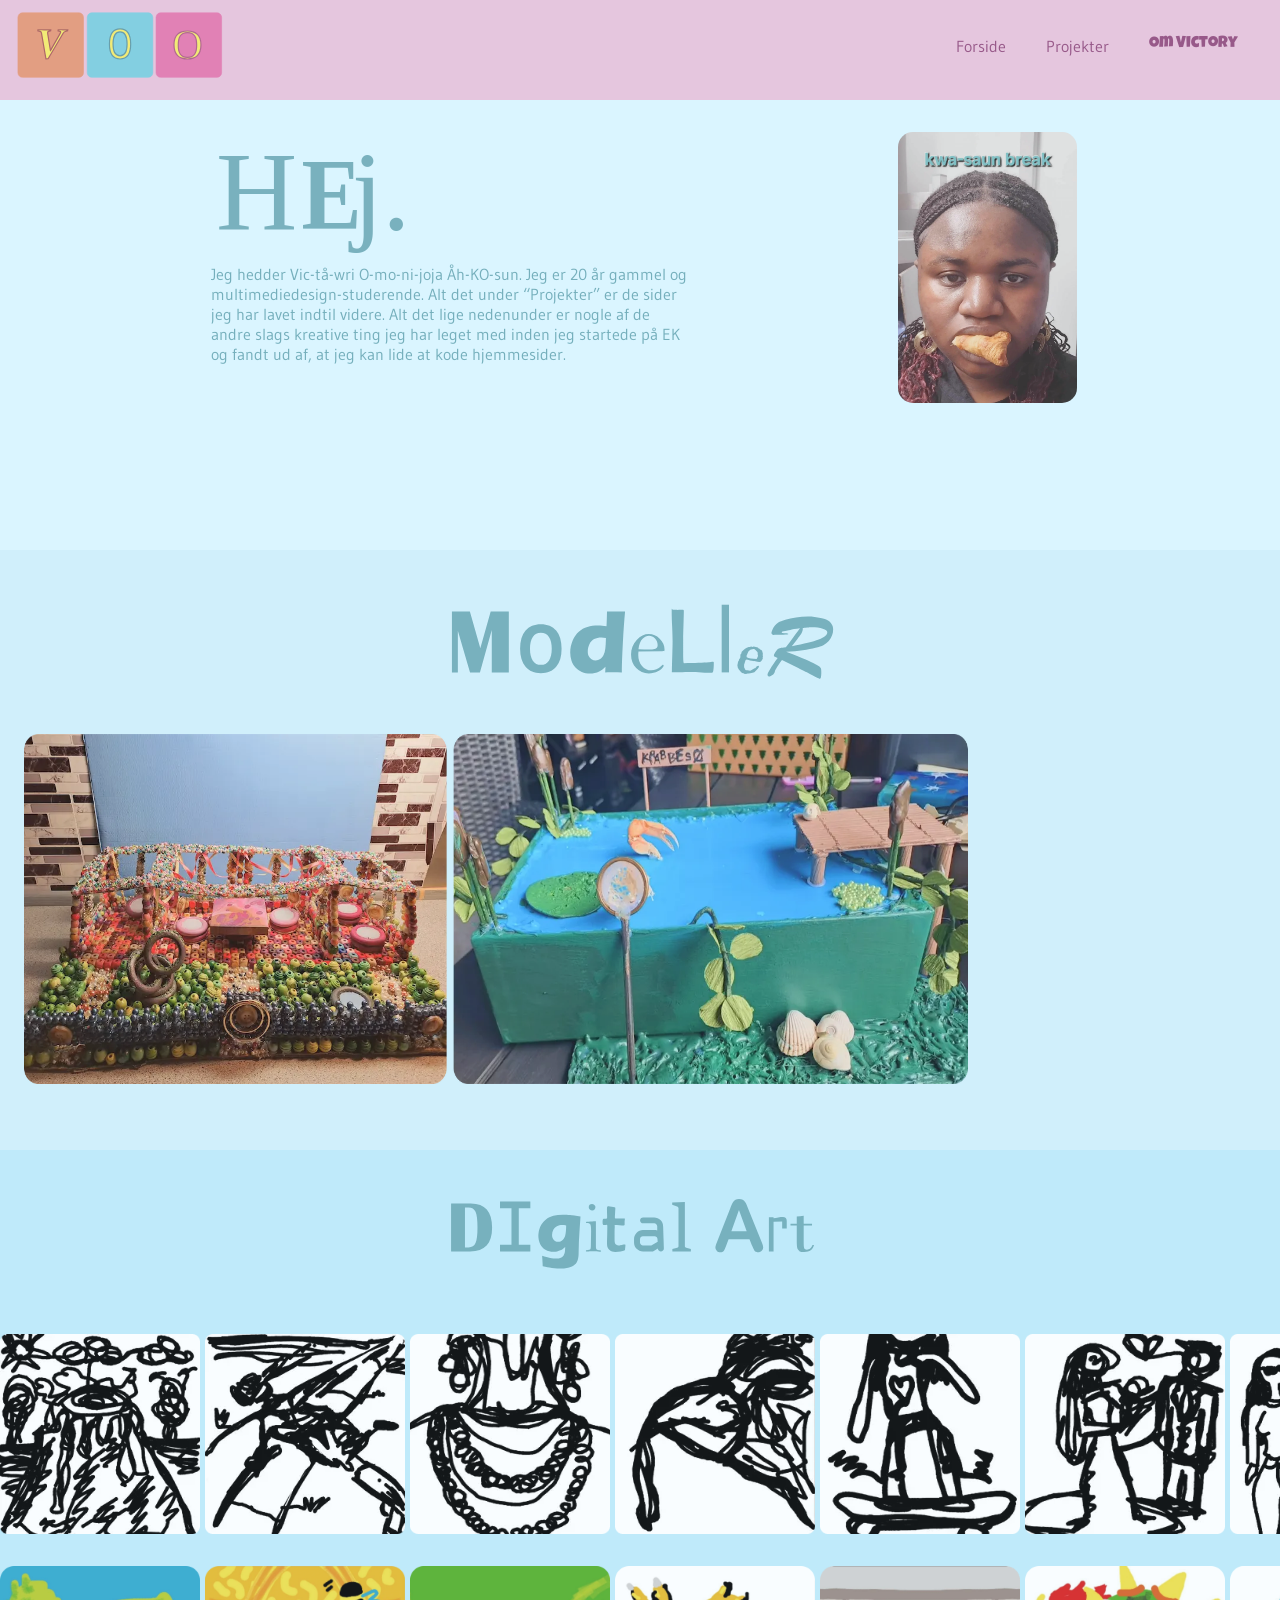
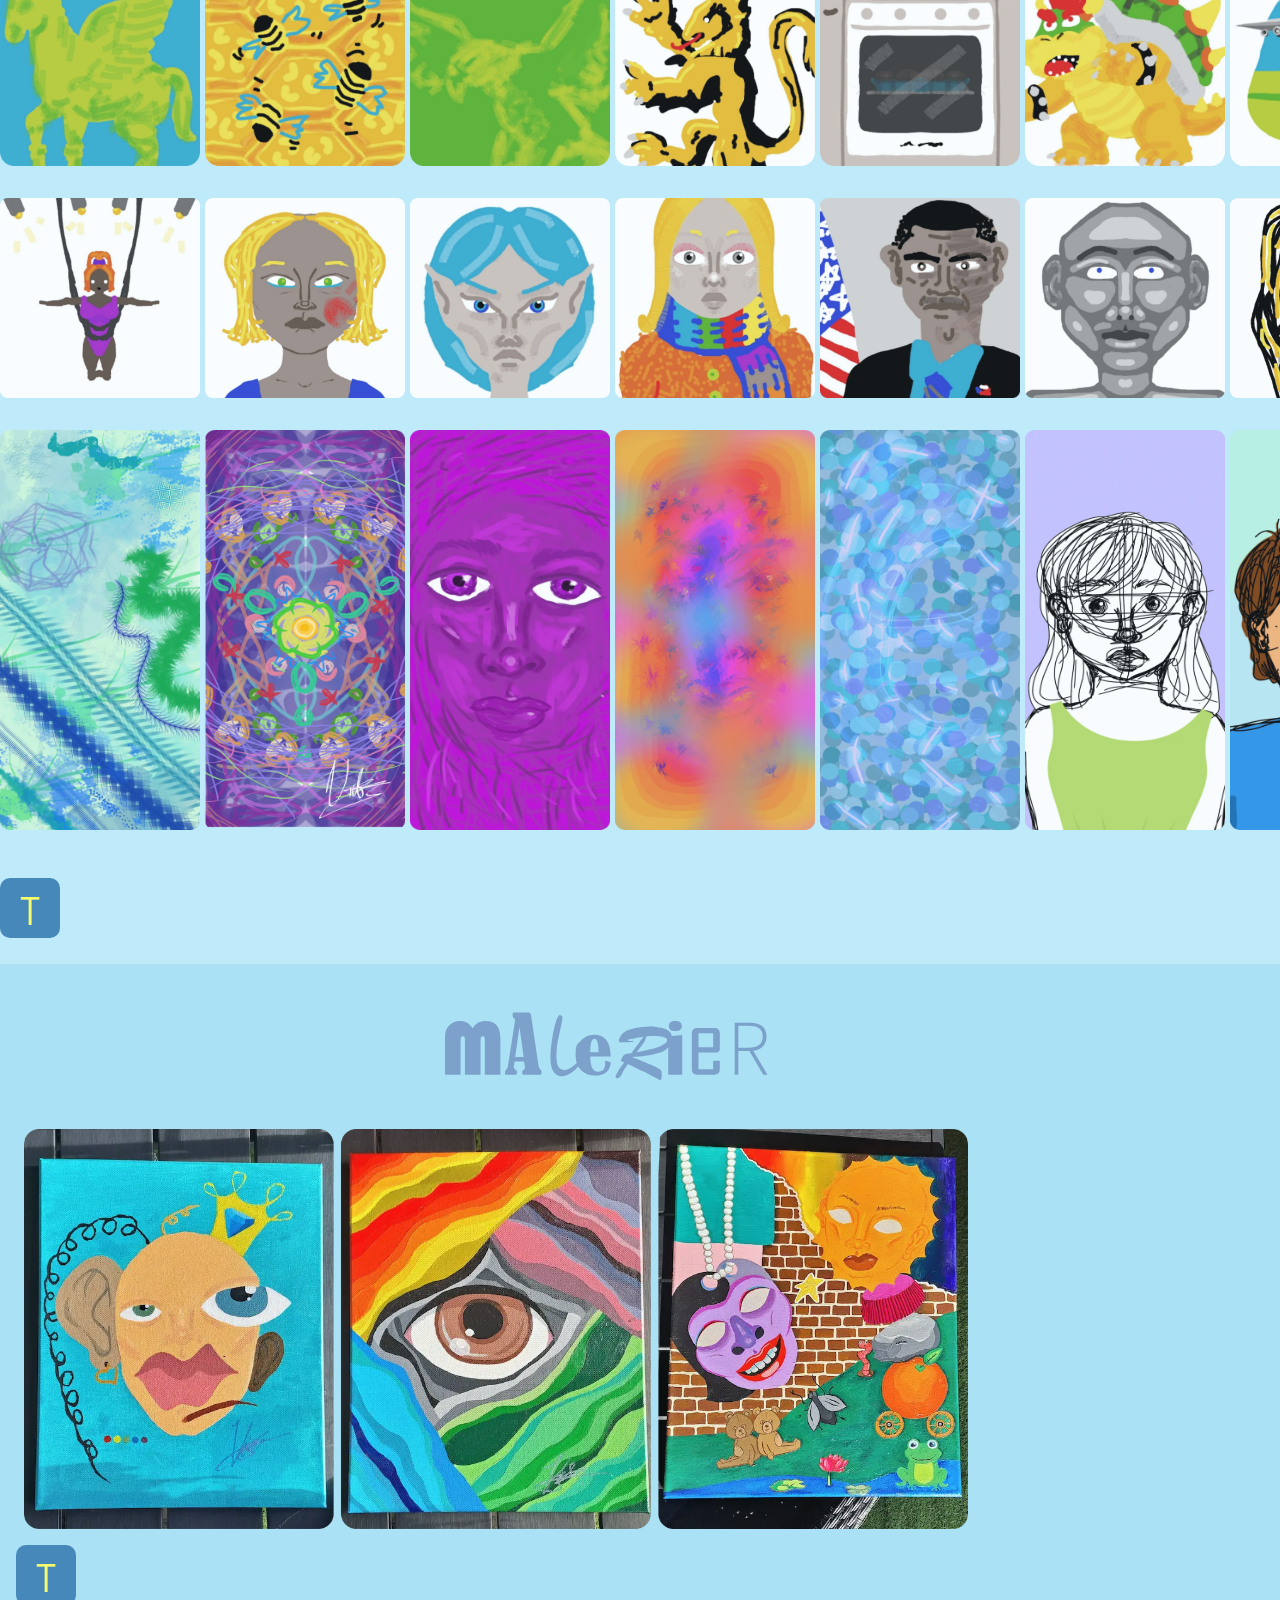
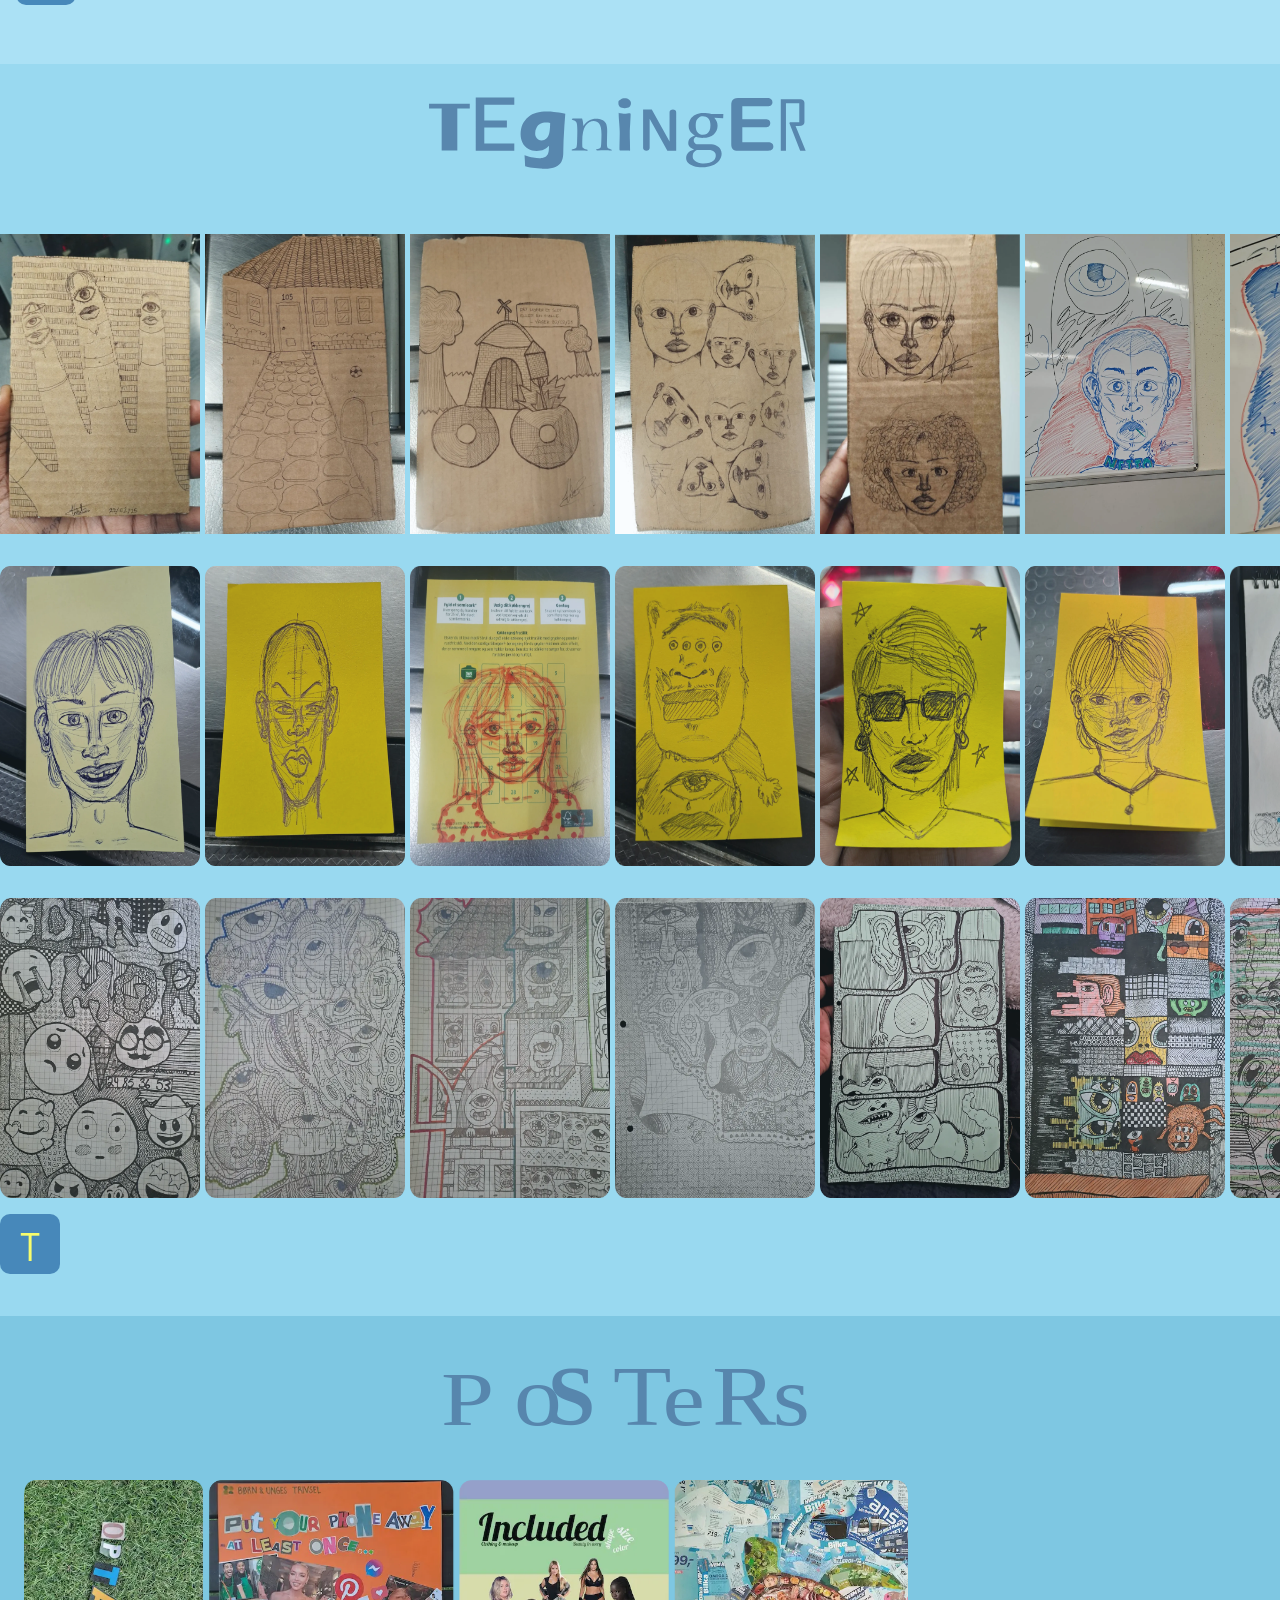
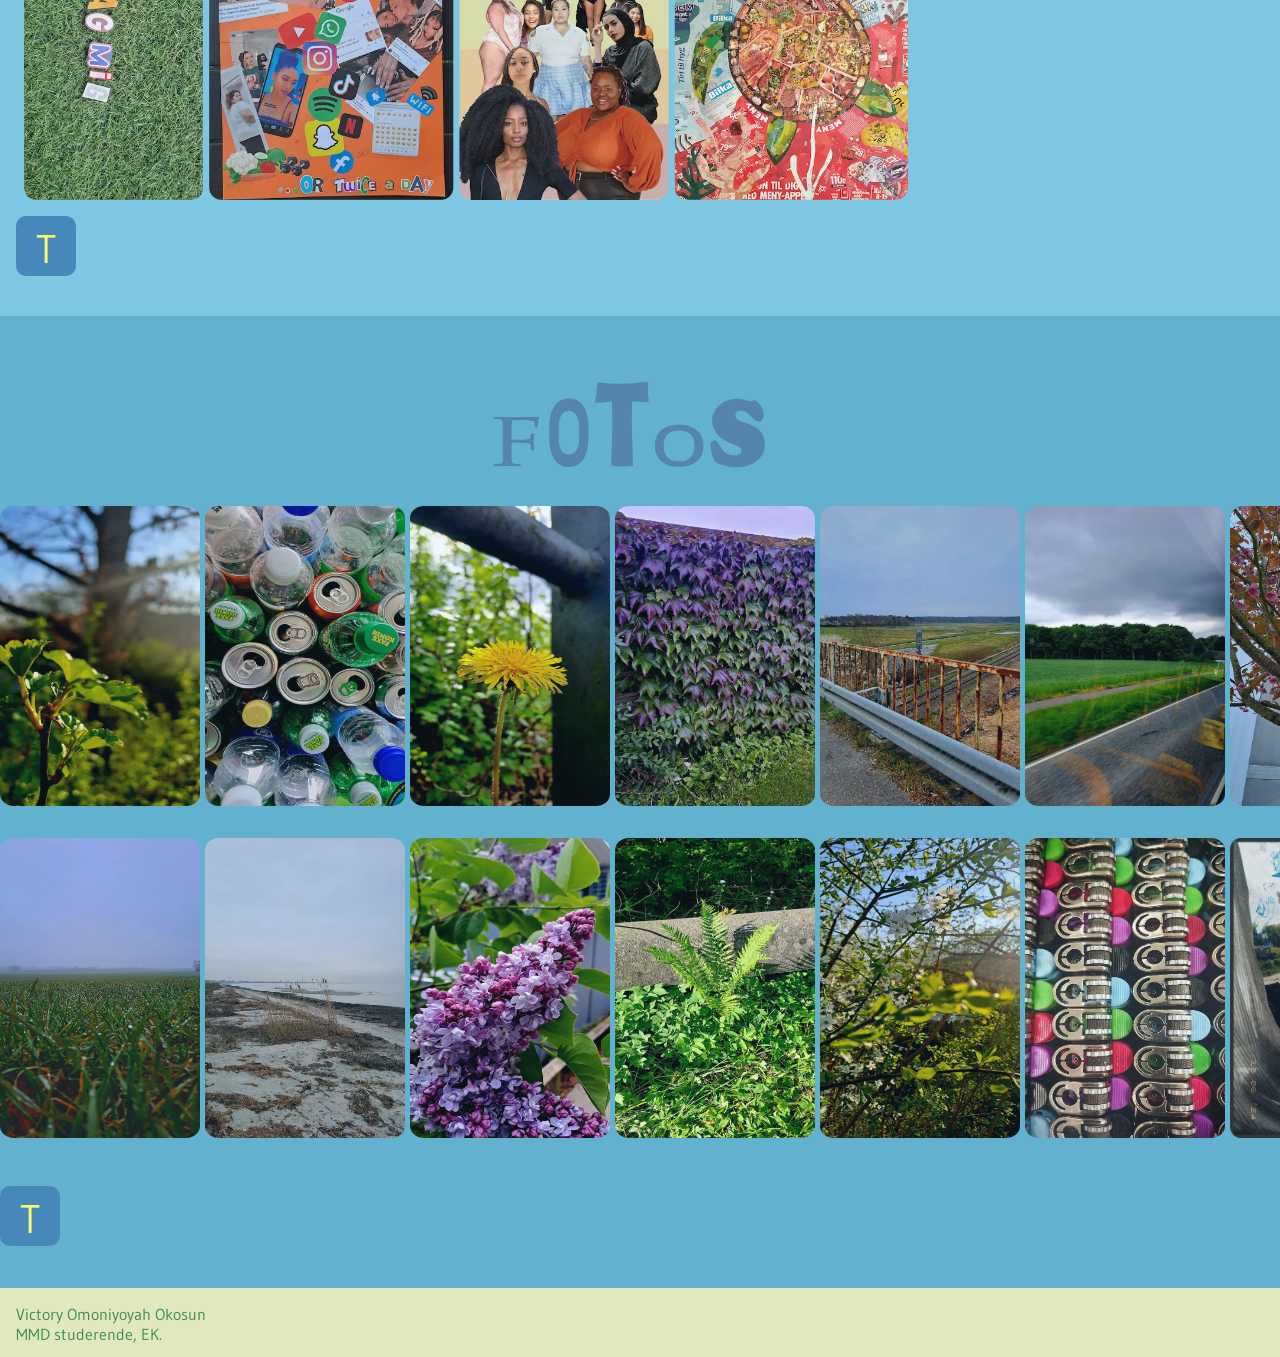
==== commit d55449af: "rullediver i mobil done" ====
--- a/ommig.html
+++ b/ommig.html
@@ -543,14 +543,16 @@
             </div>
 
             <div id="tegninger-rul3">
-                <img class="tegn-rul" src="omos-img/skitse1.webp" alt="tegning">
-                <img class="tegn-rul" src="omos-img/skitse2.webp" alt="tegning">
-                <img class="tegn-rul" src="omos-img/skitse3.webp" alt="tegning">
-                <img class="tegn-rul" src="omos-img/skitse4.webp" alt="tegning">
-                <img class="tegn-rul" src="omos-img/skitse5.webp" alt="tegning">
-                <img class="tegn-rul" src="omos-img/skitse6.webp" alt="tegning">
-                <img class="tegn-rul" src="omos-img/skitse7.webp" alt="tegning">
-                <img class="tegn-rul" src="omos-img/skitse8.webp" alt="tegning">
+                <img class="tegn-rul3" src="omos-img/doodle1.webp" alt="doodle">
+                <img class="tegn-rul3" src="omos-img/doodle2.webp" alt="doodle">
+                <img class="tegn-rul3" src="omos-img/doodle3.webp" alt="doodle">
+                <img class="tegn-rul3" src="omos-img/doodle5.webp" alt="doodle">
+                <img class="tegn-rul3" src="omos-img/doodle6.webp" alt="doodle">
+                <img class="tegn-rul3" src="omos-img/doodle7.webp" alt="doodle">
+                <img class="tegn-rul3" src="omos-img/doodle8.webp" alt="doodle">
+                <img class="tegn-rul3" src="omos-img/doodle9.webp" alt="doodle">
+                <img class="tegn-rul3" src="omos-img/doodle10.webp" alt="doodle">
+                <img class="tegn-rul3" src="omos-img/doodle11.webp" alt="doodle">
             </div>
         </div>
         <div id="posters">
--- a/stylesheets/ommig.css
+++ b/stylesheets/ommig.css
@@ -193,6 +193,9 @@
 #digital-mobil {
   background-color: #bfeafa;
   padding-bottom: 2rem;
+  ::-webkit-scrollbar {
+    display: none;
+  }
 }
 #digital-rul {
   overflow-x: auto;
@@ -202,6 +205,7 @@
   display: grid;
   grid-template-columns: 1fr 1fr 1fr 1fr 1fr 1fr 1fr 1fr 1fr;
   padding: 0.5rem;
+  margin-bottom: 1rem;
 }
 
 .digi-rul {
@@ -218,6 +222,7 @@
   display: grid;
   grid-template-columns: 1fr 1fr 1fr 1fr 1fr 1fr 1fr 1fr 1fr;
   padding: 0.5rem;
+  margin-bottom: 1rem;
 }
 
 .digi-rul2 {
@@ -234,6 +239,7 @@
   display: grid;
   grid-template-columns: 1fr 1fr 1fr 1fr 1fr 1fr 1fr 1fr 1fr 1fr 1fr 1fr 1fr 1fr 1fr 1fr 1fr 1fr 1fr 1fr;
   padding: 0.5rem;
+  margin-bottom: 1rem;
 }
 
 .digi-rul3 {
@@ -250,6 +256,7 @@
   display: grid;
   grid-template-columns: 1fr 1fr 1fr 1fr 1fr 1fr 1fr 1fr 1fr 1fr 1fr 1fr 1fr 1fr 1fr 1fr 1fr 1fr 1fr 1fr;
   padding: 0.5rem;
+  margin-bottom: 2rem;
 }
 
 .digi-rul4 {
@@ -321,6 +328,9 @@
 #tegninger-mobil {
   background-color: #bfeafa;
   padding-bottom: 2rem;
+  ::-webkit-scrollbar {
+    display: none;
+  }
 }
 #tegninger-rul {
   overflow-x: auto;
@@ -330,6 +340,7 @@
   display: grid;
   grid-template-columns: 1fr 1fr 1fr 1fr 1fr 1fr 1fr 1fr 1fr;
   padding: 0.5rem;
+  margin-bottom: 1rem;
 }
 
 .tegn-rul {
@@ -346,6 +357,7 @@
   display: grid;
   grid-template-columns: 1fr 1fr 1fr 1fr 1fr 1fr 1fr 1fr 1fr 1fr 1fr 1fr;
   padding: 0.5rem;
+  margin-bottom: 1rem;
 }
 
 .tegn-rul2 {
@@ -360,21 +372,25 @@
   scroll-behavior: smooth;
   display: flex;
   display: grid;
-  grid-template-columns: 1fr 1fr 1fr 1fr 1fr 1fr 1fr 1fr 1fr;
+  grid-template-columns: 1fr 1fr 1fr 1fr 1fr 1fr 1fr 1fr 1fr 1fr 1fr;
   padding: 0.5rem;
+  margin-bottom: 1rem;
 }
 
 .tegn-rul3 {
   height: 300px;
   width: 200px;
   padding: 0 0.2rem;
+  filter: brightness(80%);
+  filter: contrast(120%);
 }
 
 /*tegninger titel svg*/
 .tegninger {
-  padding-top: 2rem;
+  padding-top: 3rem;
   width: 300px;
   margin: 0 auto;
+  padding-bottom: 2rem;
 }
 
 /*************************POSTERS***********************/
@@ -864,6 +880,11 @@
     display: none;
   }
 
+  /*rullediver i mobil*/
+  #tegninger-mobil {
+    display: none;
+  }
+
   /*hele diven*/
   #tegninger {
     background-color: #99d9f0;
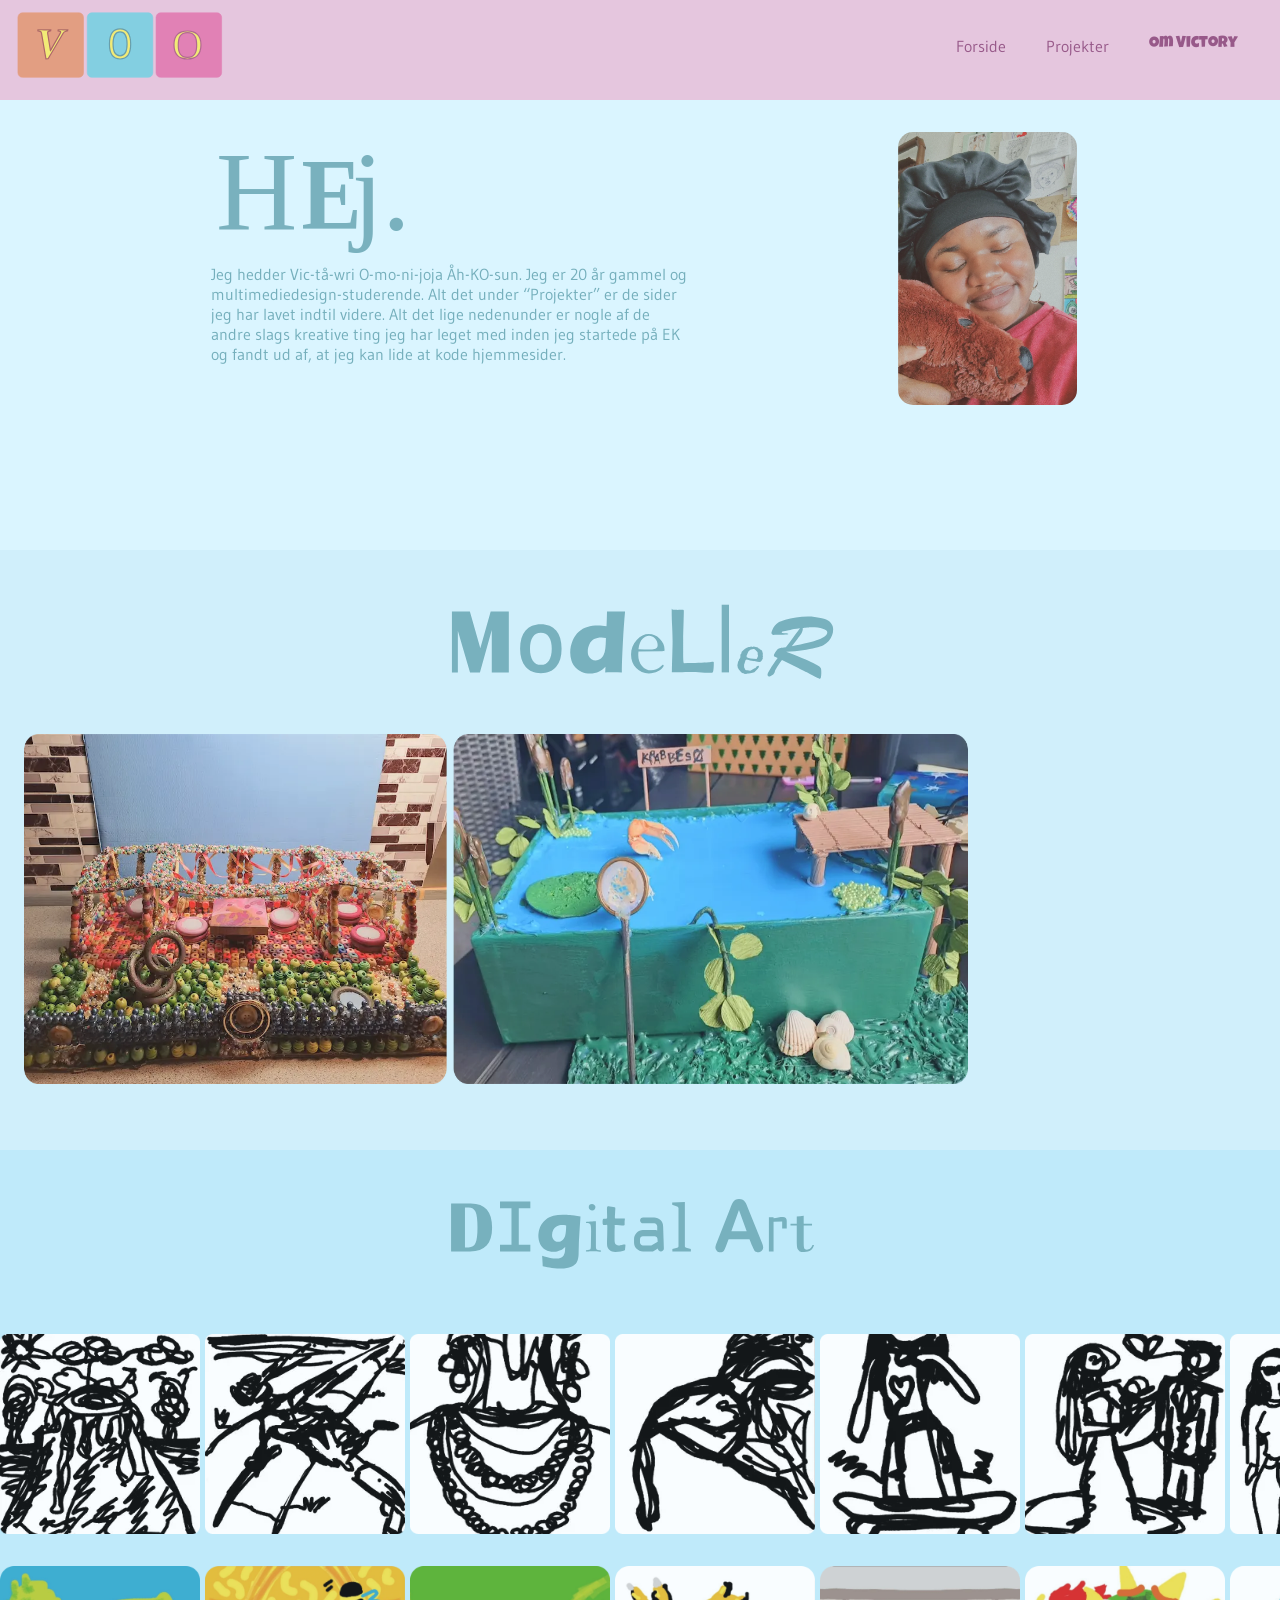
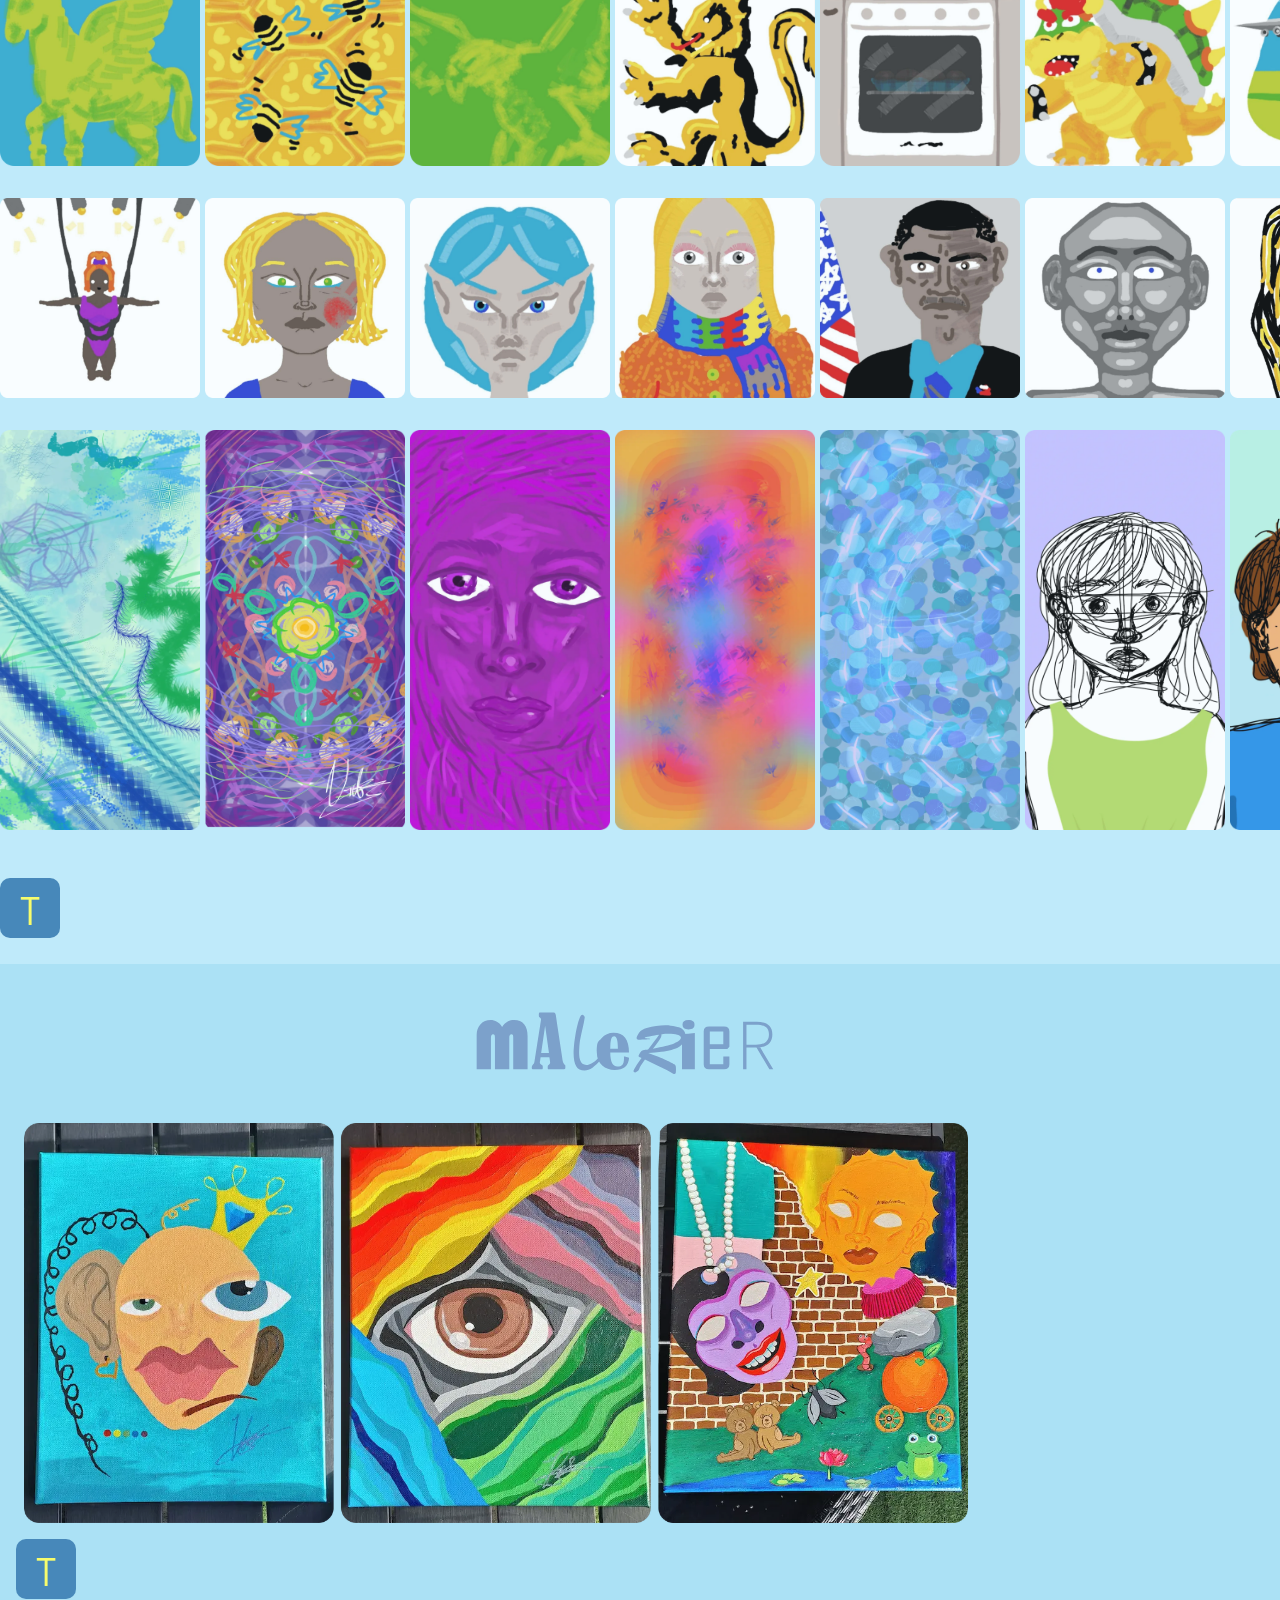
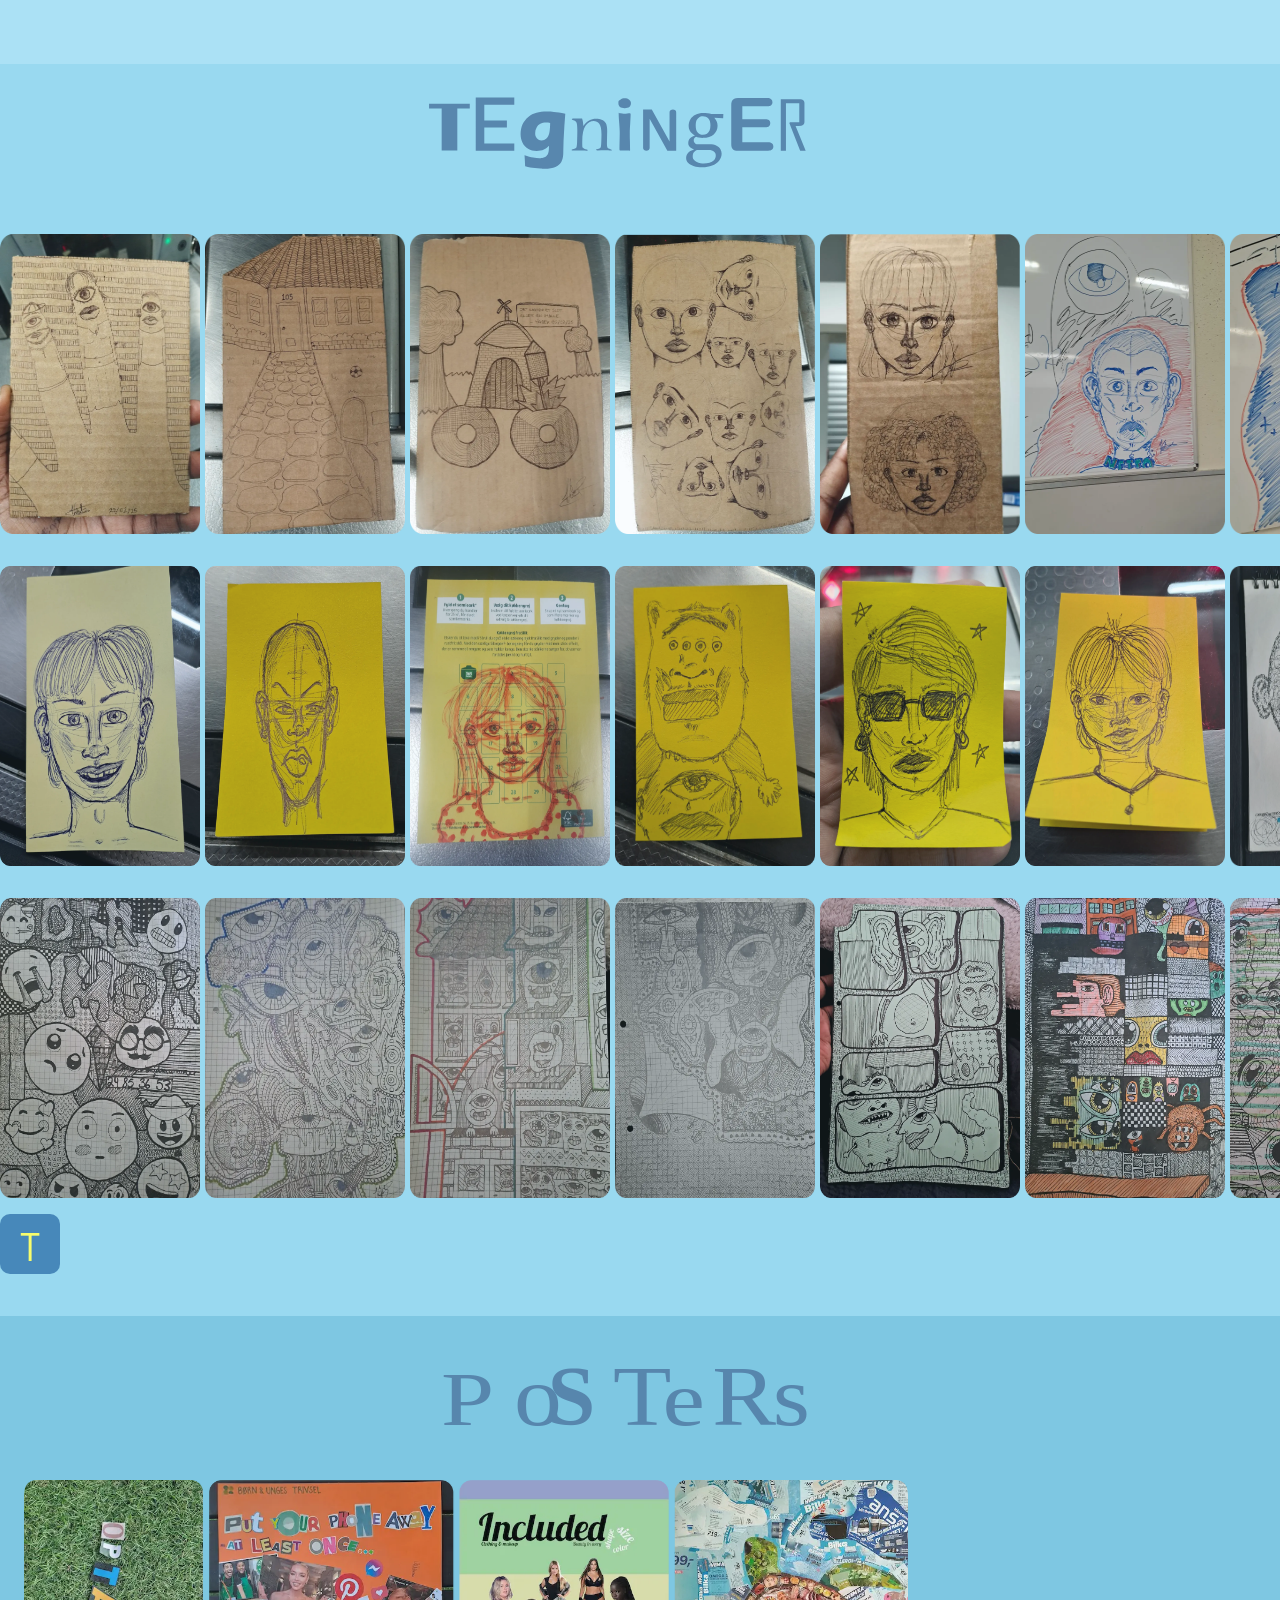
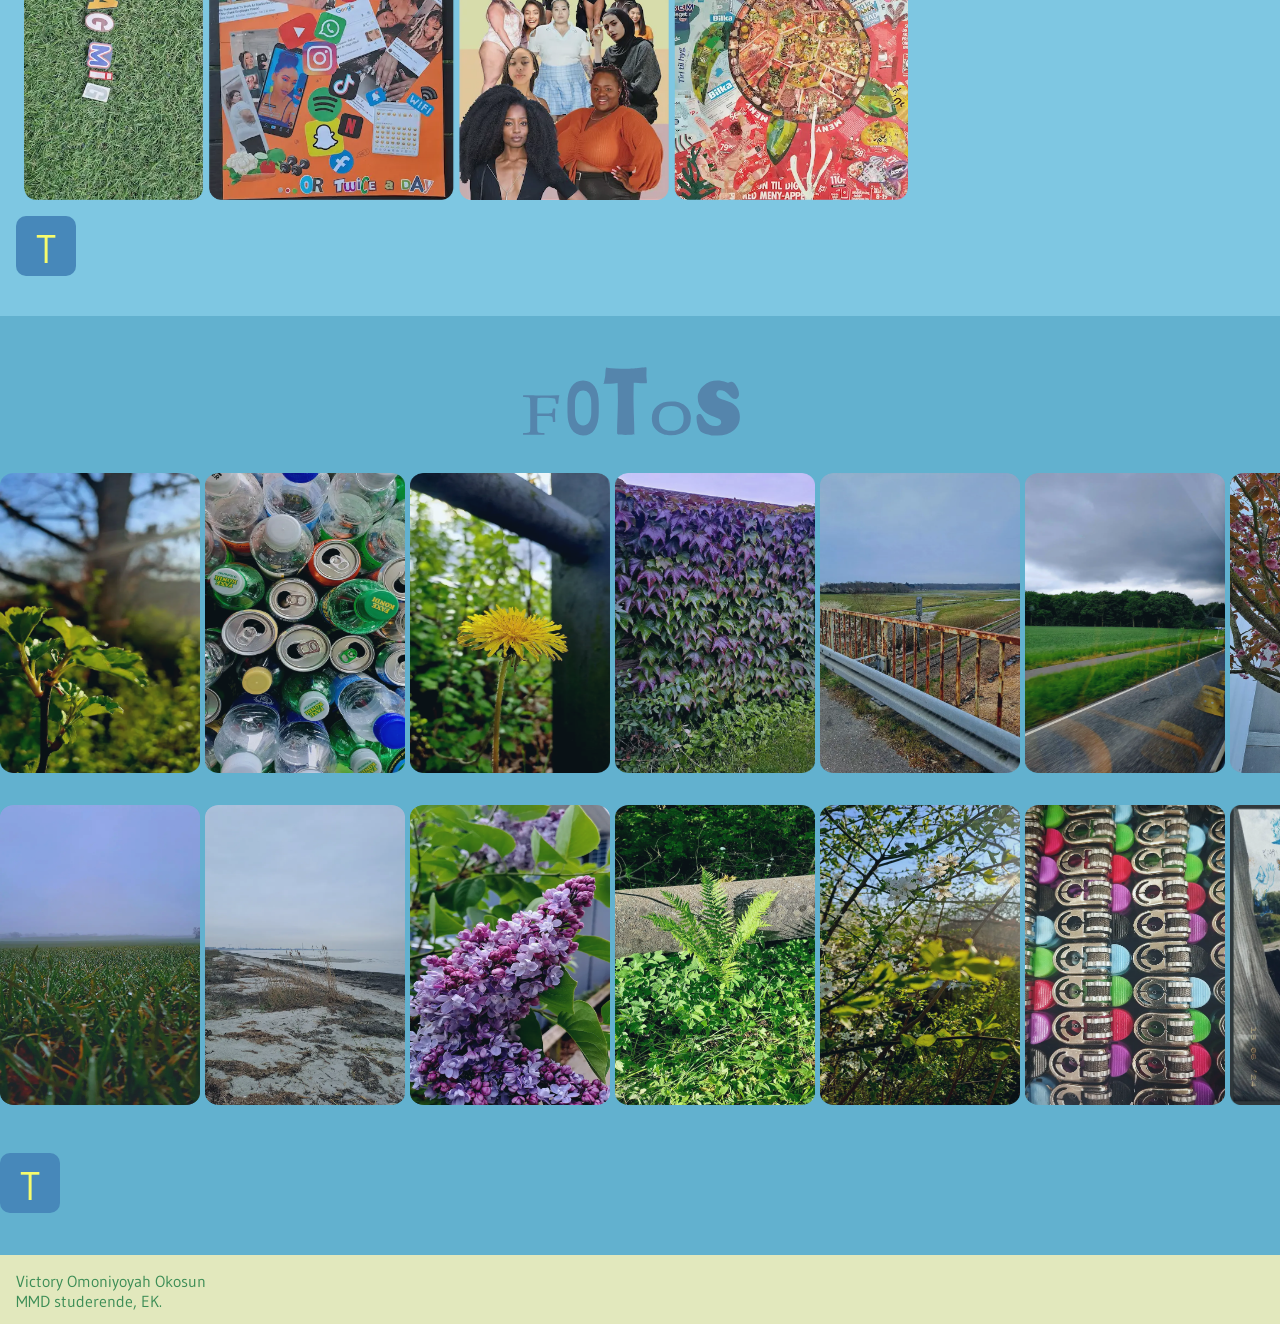
==== commit fb9f0cf0: "rundede tegninger done" ====
--- a/ommig.html
+++ b/ommig.html
@@ -426,24 +426,24 @@
 
             <div class="tegninger-infibox">
                 <div class="tegninger-wrapper">
-                    <div class="tegninger-img"><img src="omos-img/skitse1.webp" alt="tegning"></div>
-                    <div class="tegninger-img"><img src="omos-img/skitse2.webp" alt="tegning"></div>
-                    <div class="tegninger-img"><img src="omos-img/skitse3.webp" alt="tegning"></div>
-                    <div class="tegninger-img"><img src="omos-img/skitse4.webp" alt="tegning"></div>
-                    <div class="tegninger-img"><img src="omos-img/skitse5.webp" alt="tegning"></div>
-                    <div class="tegninger-img"><img src="omos-img/skitse6.webp" alt="tegning"></div>
-                    <div class="tegninger-img"><img src="omos-img/skitse7.webp" alt="tegning"></div>
-                    <div class="tegninger-img"><img src="omos-img/skitse8.webp" alt="tegning"></div>
+                    <div class="tegninger-img"><img src="omos-img/skit-desk1.webp" alt="tegning"></div>
+                    <div class="tegninger-img"><img src="omos-img/skit-desk2.webp" alt="tegning"></div>
+                    <div class="tegninger-img"><img src="omos-img/skit-desk3.webp" alt="tegning"></div>
+                    <div class="tegninger-img"><img src="omos-img/skit-desk4.webp" alt="tegning"></div>
+                    <div class="tegninger-img"><img src="omos-img/skit-desk5.webp" alt="tegning"></div>
+                    <div class="tegninger-img"><img src="omos-img/skit-desk6.webp" alt="tegning"></div>
+                    <div class="tegninger-img"><img src="omos-img/skit-desk7.webp" alt="tegning"></div>
+                    <div class="tegninger-img"><img src="omos-img/skit-desk8.webp" alt="tegning"></div>
                 </div>
                 <div aria-hidden class="tegninger-wrapper">
-                    <div class="tegninger-img"><img src="omos-img/skitse1.webp" alt="tegning"></div>
-                    <div class="tegninger-img"><img src="omos-img/skitse2.webp" alt="tegning"></div>
-                    <div class="tegninger-img"><img src="omos-img/skitse3.webp" alt="tegning"></div>
-                    <div class="tegninger-img"><img src="omos-img/skitse4.webp" alt="tegning"></div>
-                    <div class="tegninger-img"><img src="omos-img/skitse5.webp" alt="tegning"></div>
-                    <div class="tegninger-img"><img src="omos-img/skitse6.webp" alt="tegning"></div>
-                    <div class="tegninger-img"><img src="omos-img/skitse7.webp" alt="tegning"></div>
-                    <div class="tegninger-img"><img src="omos-img/skitse8.webp" alt="tegning"></div>
+                    <div class="tegninger-img"><img src="omos-img/skit-desk1.webp" alt="tegning"></div>
+                    <div class="tegninger-img"><img src="omos-img/skit-desk2.webp" alt="tegning"></div>
+                    <div class="tegninger-img"><img src="omos-img/skit-desk3.webp" alt="tegning"></div>
+                    <div class="tegninger-img"><img src="omos-img/skit-desk4.webp" alt="tegning"></div>
+                    <div class="tegninger-img"><img src="omos-img/skit-desk5.webp" alt="tegning"></div>
+                    <div class="tegninger-img"><img src="omos-img/skit-desk6.webp" alt="tegning"></div>
+                    <div class="tegninger-img"><img src="omos-img/skit-desk7.webp" alt="tegning"></div>
+                    <div class="tegninger-img"><img src="omos-img/skit-desk8.webp" alt="tegning"></div>
                 </div>
             </div>
 
--- a/stylesheets/ommig.css
+++ b/stylesheets/ommig.css
@@ -292,6 +292,7 @@
   padding-top: 2rem;
   width: 300px;
   margin: 0 auto;
+  padding-left: 2rem;
 }
 
 /*****slider*****/
@@ -344,7 +345,7 @@
 }
 
 .tegn-rul {
-  height: 300px;
+  height: 270px;
   width: 200px;
   padding: 0 0.2rem;
 }
@@ -361,7 +362,7 @@
 }
 
 .tegn-rul2 {
-  height: 300px;
+  height: 280px;
   width: 200px;
   padding: 0 0.2rem;
 }
@@ -443,8 +444,8 @@
 
 /*tegninger titel svg*/
 .fotos {
-  padding-top: 2rem;
-  width: 300px;
+  padding-top: 1.5rem;
+  width: 240px;
   margin: 0 auto;
 }
 
@@ -483,7 +484,6 @@
 .fotos-infibox2 {
   margin: 2rem auto;
   width: 100%;
-  /* border: red 5px solid; */
   display: flex;
   overflow-x: auto;
 }
@@ -984,7 +984,7 @@
   .tegninger-wrapper3 {
     display: flex;
     gap: 5px;
-    animation: spin 13s infinite linear;
+    animation: spin 15s infinite linear;
     padding-right: 5px;
   }
 
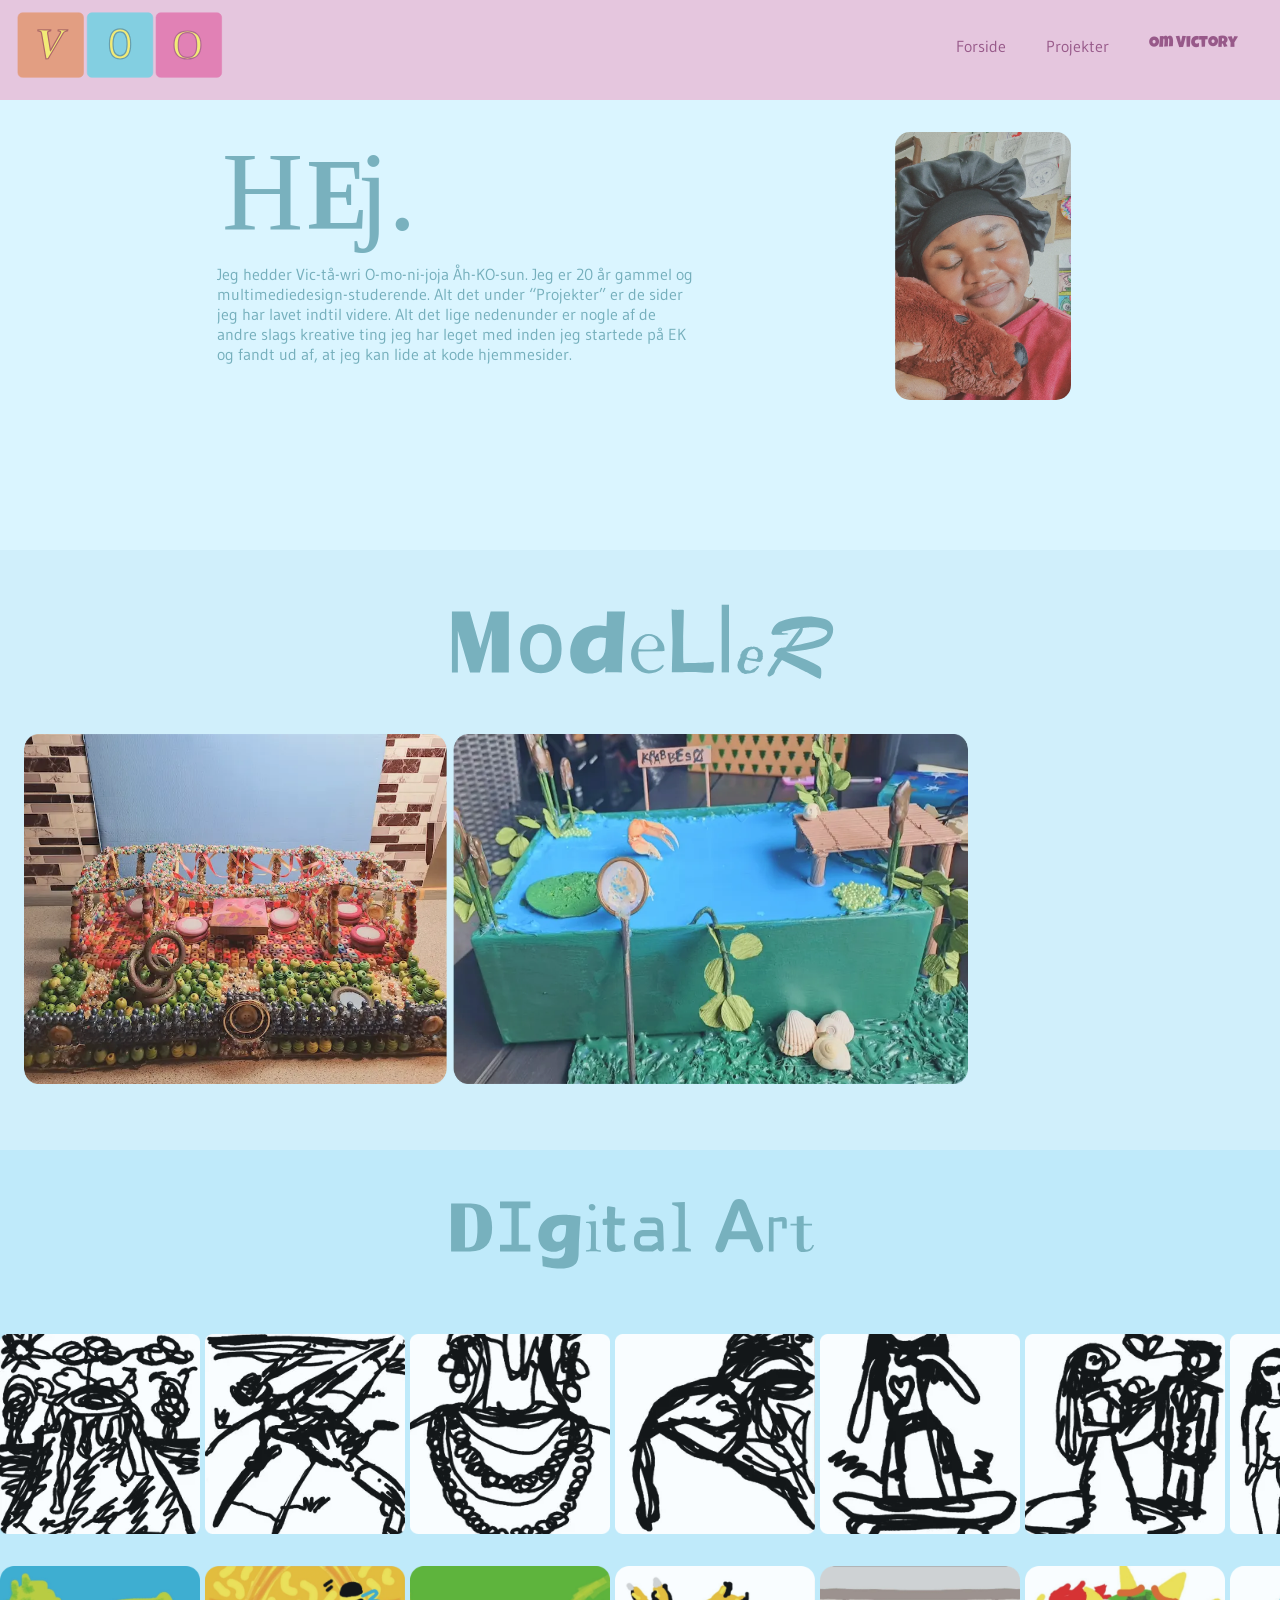
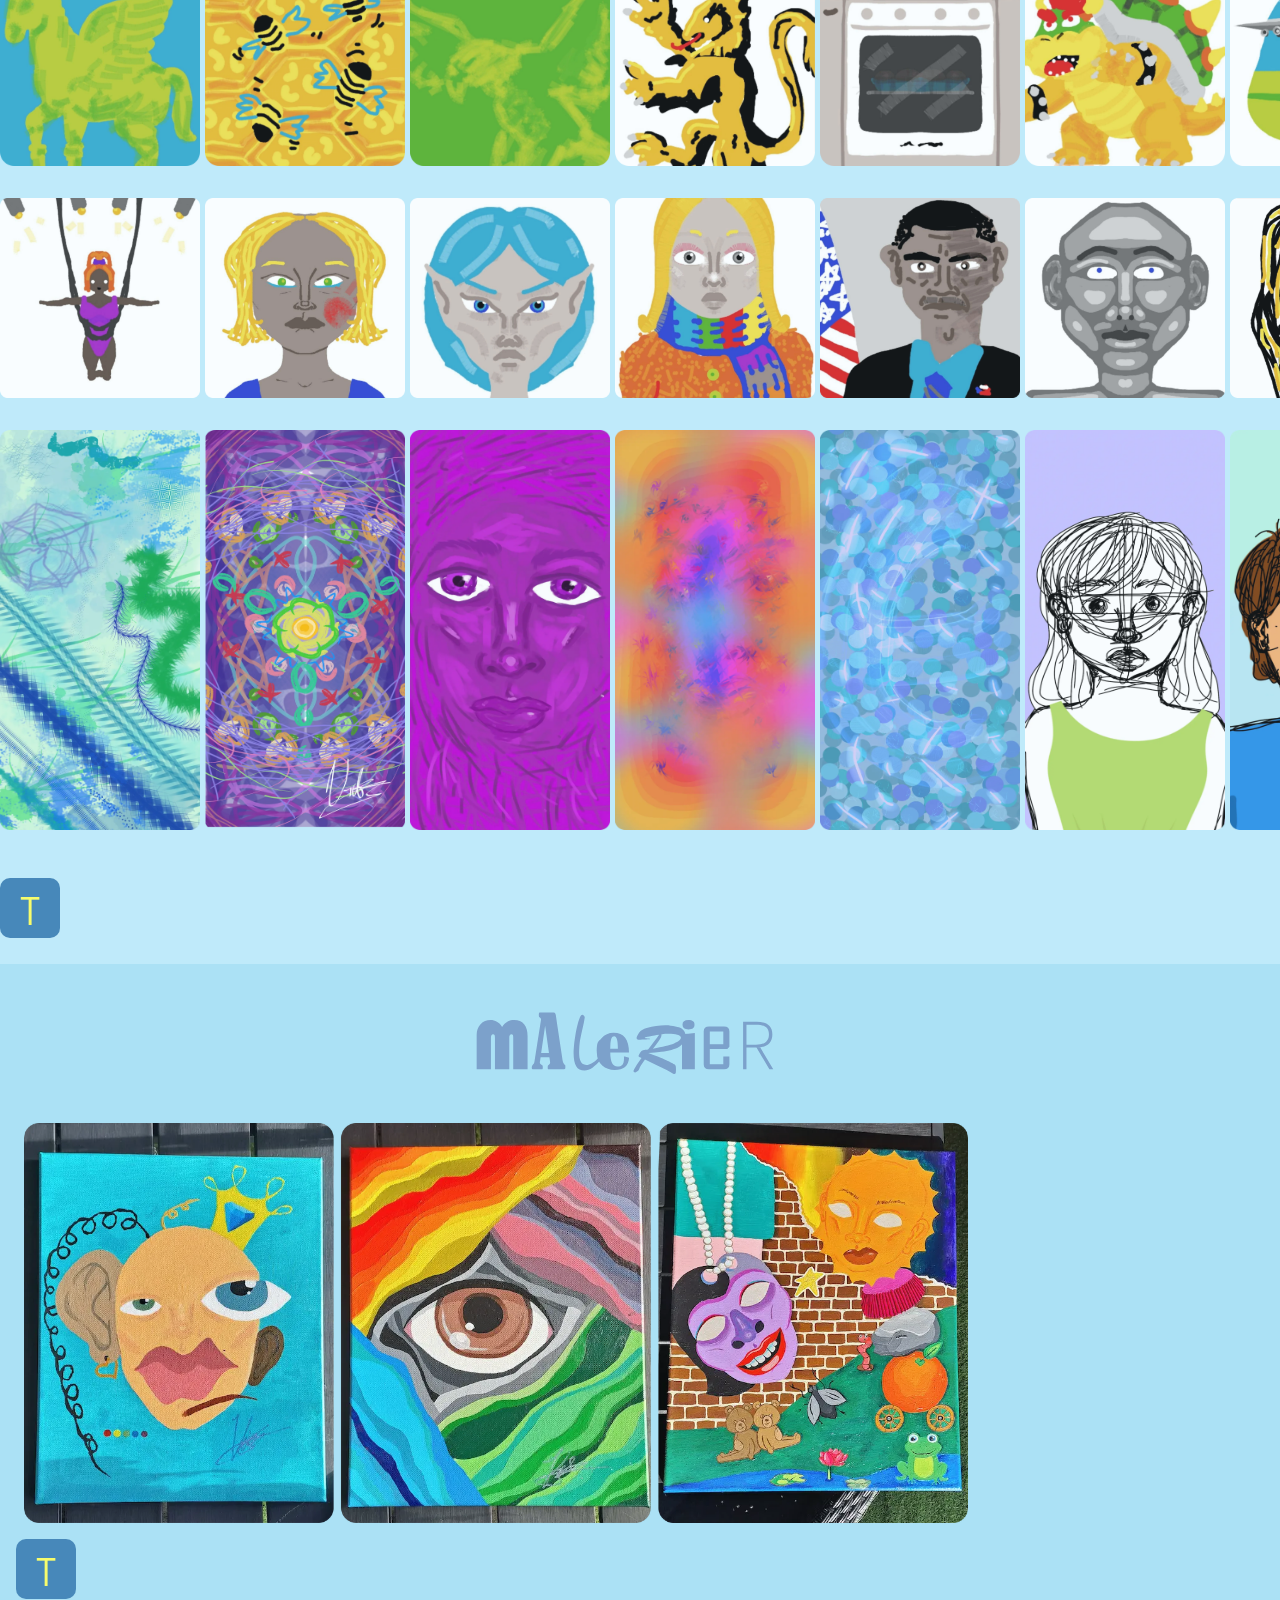
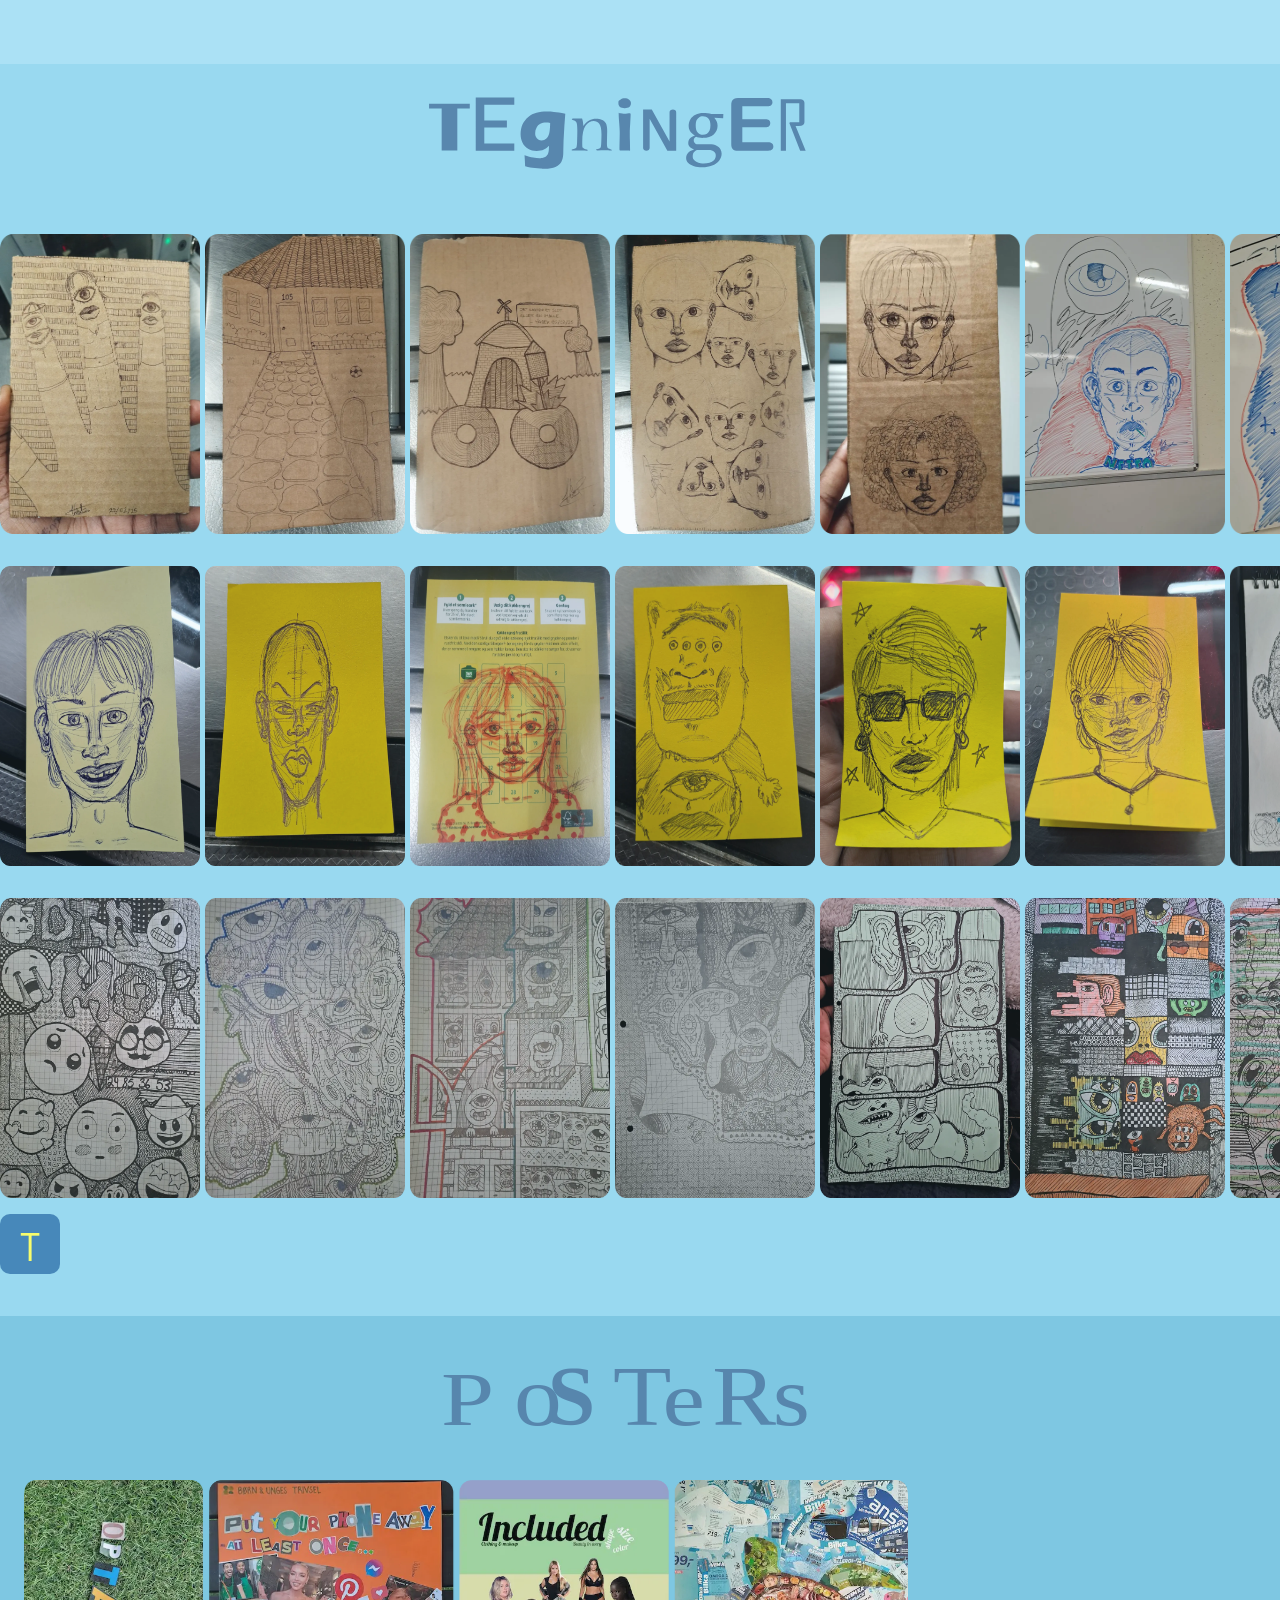
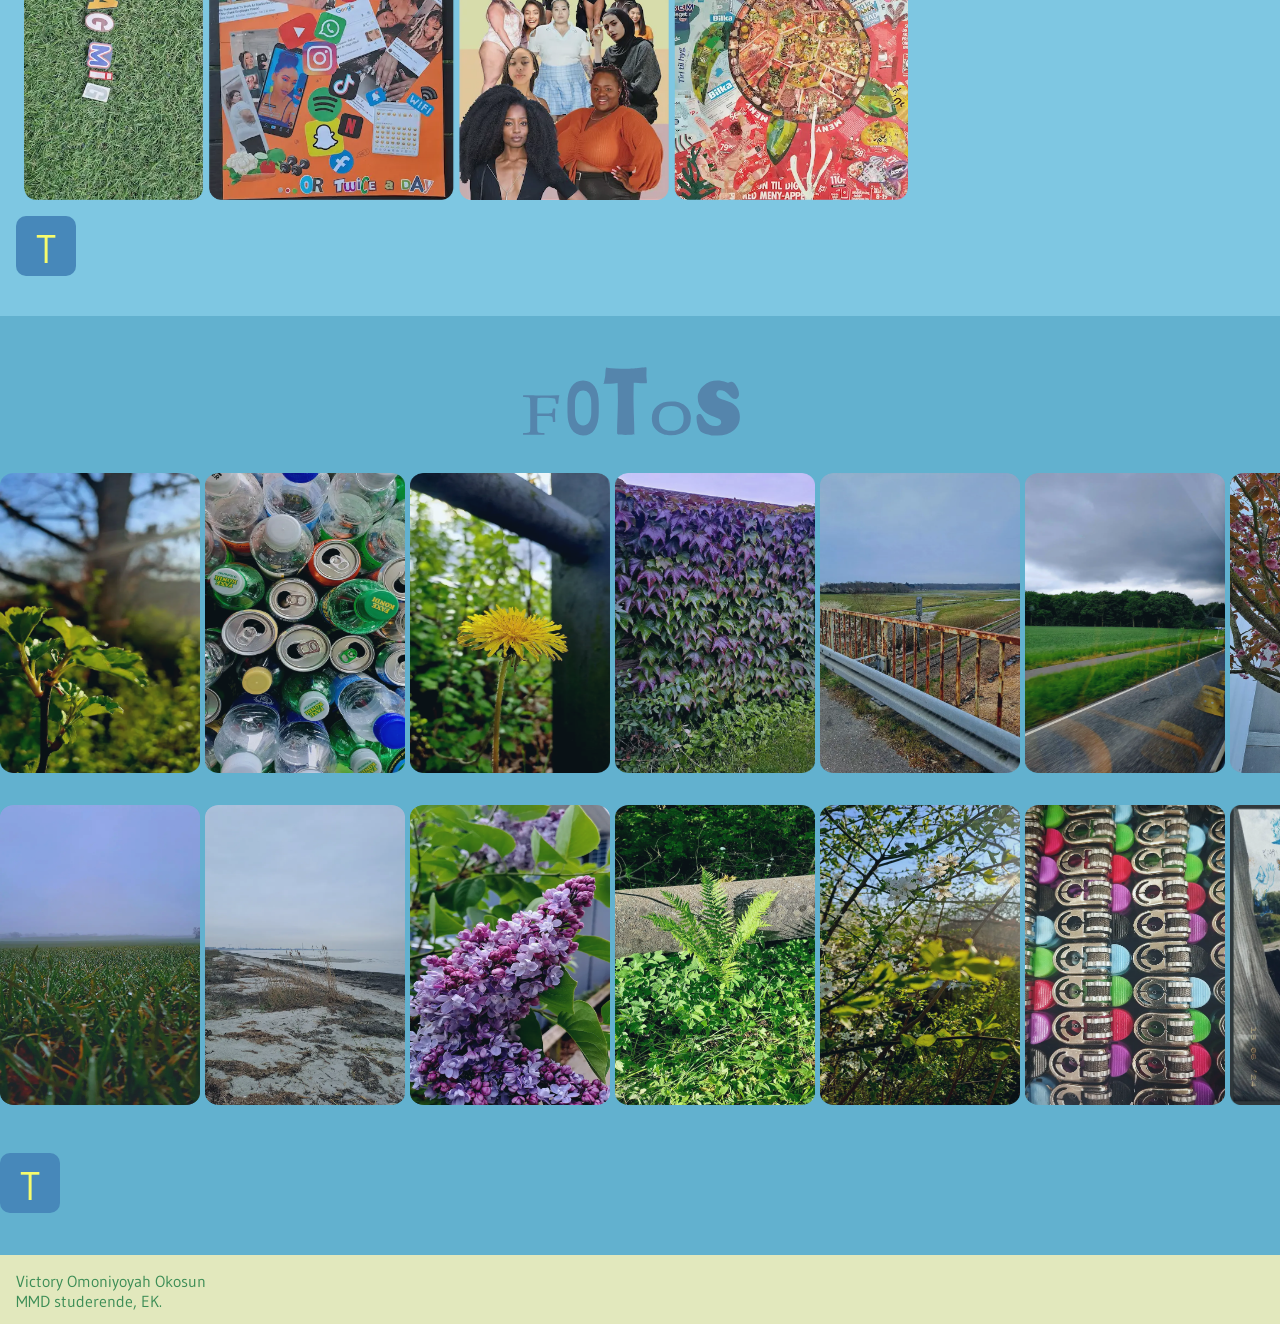
==== commit 83fa2ad5: "website finally done" ====
--- a/ommig.html
+++ b/ommig.html
@@ -52,9 +52,19 @@
             <div class=" tomdiv1"></div>
             <div class="tekst-div">
                 <img class="hej" src="omos-img/omosh1.svg" alt="hej">
-                <p>Jeg hedder Vic-tå-wri O-mo-ni-joja Åh-KO-sun.
+                <p class="text-go">Jeg hedder Vic-tå-wri O-mo-ni-joja Åh-KO-sun.
                     Jeg er 20 år gammel og multimediedesign-studerende.
                     Alt det under “Projekter” er de sider jeg har lavet indtil videre.
+                    Alt det lige nedenunder er nogle af de andre slags kreative ting jeg har leget med inden jeg
+                    startede på
+                    EK og fandt ud
+                    af, at jeg kan lide at kode hjemmesider.
+                </p>
+                <p class="text-show">Jeg hedder Vic-tå-wri O-mo-ni-joja Åh-KO-sun.
+                    Jeg er 20 år gammel og multimediedesign-studerende.
+                    Alt det under “Projekter” er de sider jeg har lavet indtil videre.</p>
+                <br>
+                <p class="text-show">
                     Alt det lige nedenunder er nogle af de andre slags kreative ting jeg har leget med inden jeg
                     startede på
                     EK og fandt ud
--- a/stylesheets/ommig.css
+++ b/stylesheets/ommig.css
@@ -107,6 +107,15 @@
   color: #75afbc;
   display: flex;
   height: 450px;
+  padding: 0 1rem;
+}
+
+.text-go {
+  display: none;
+}
+
+.text-show {
+  display: block;
 }
 
 .hej {
@@ -130,7 +139,7 @@
 
 .slideshow-ommig {
   padding: 0.5rem;
-  padding-top: 2rem;
+  padding-top: 5rem;
   border-radius: 15px;
   max-width: 15rem;
 }
@@ -613,6 +622,14 @@
     height: 450px;
   }
 
+  .text-go {
+    display: block;
+  }
+
+  .text-show {
+    display: none;
+  }
+
   .hej {
     width: 200px;
   }
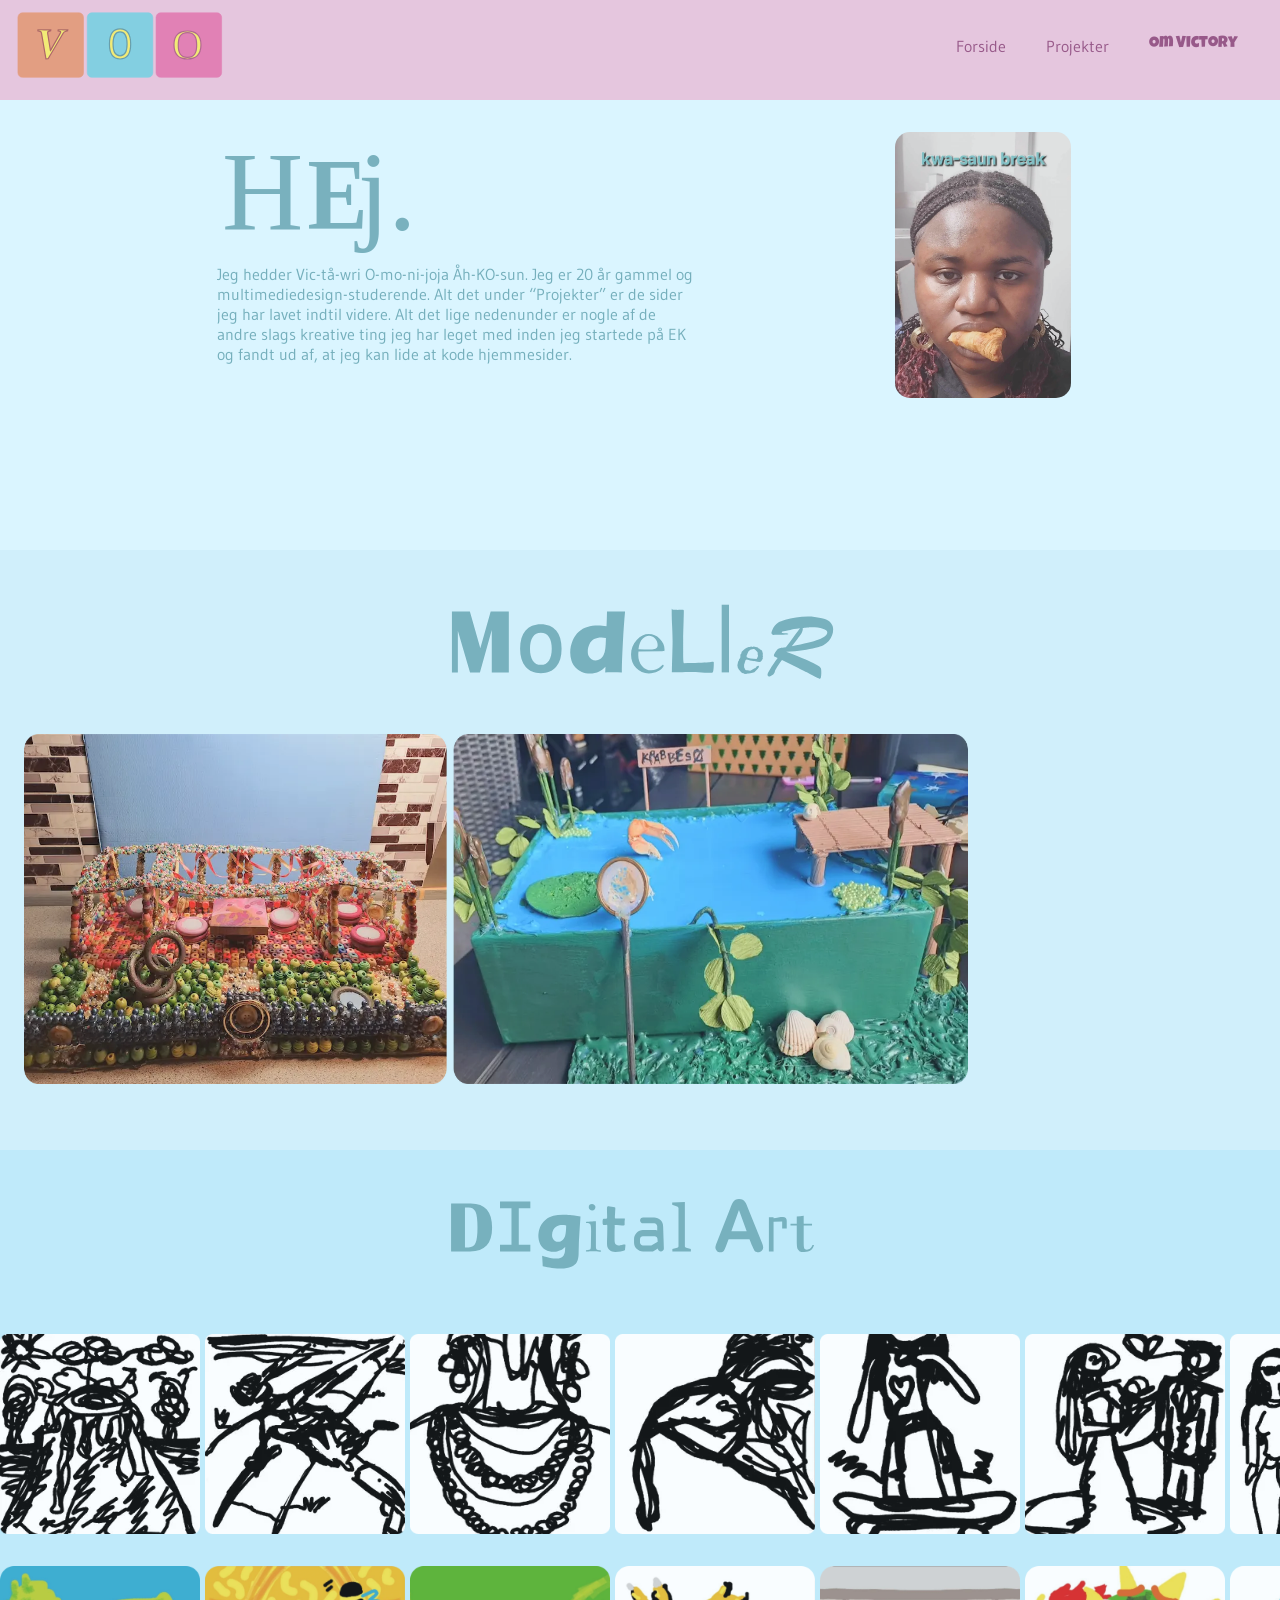
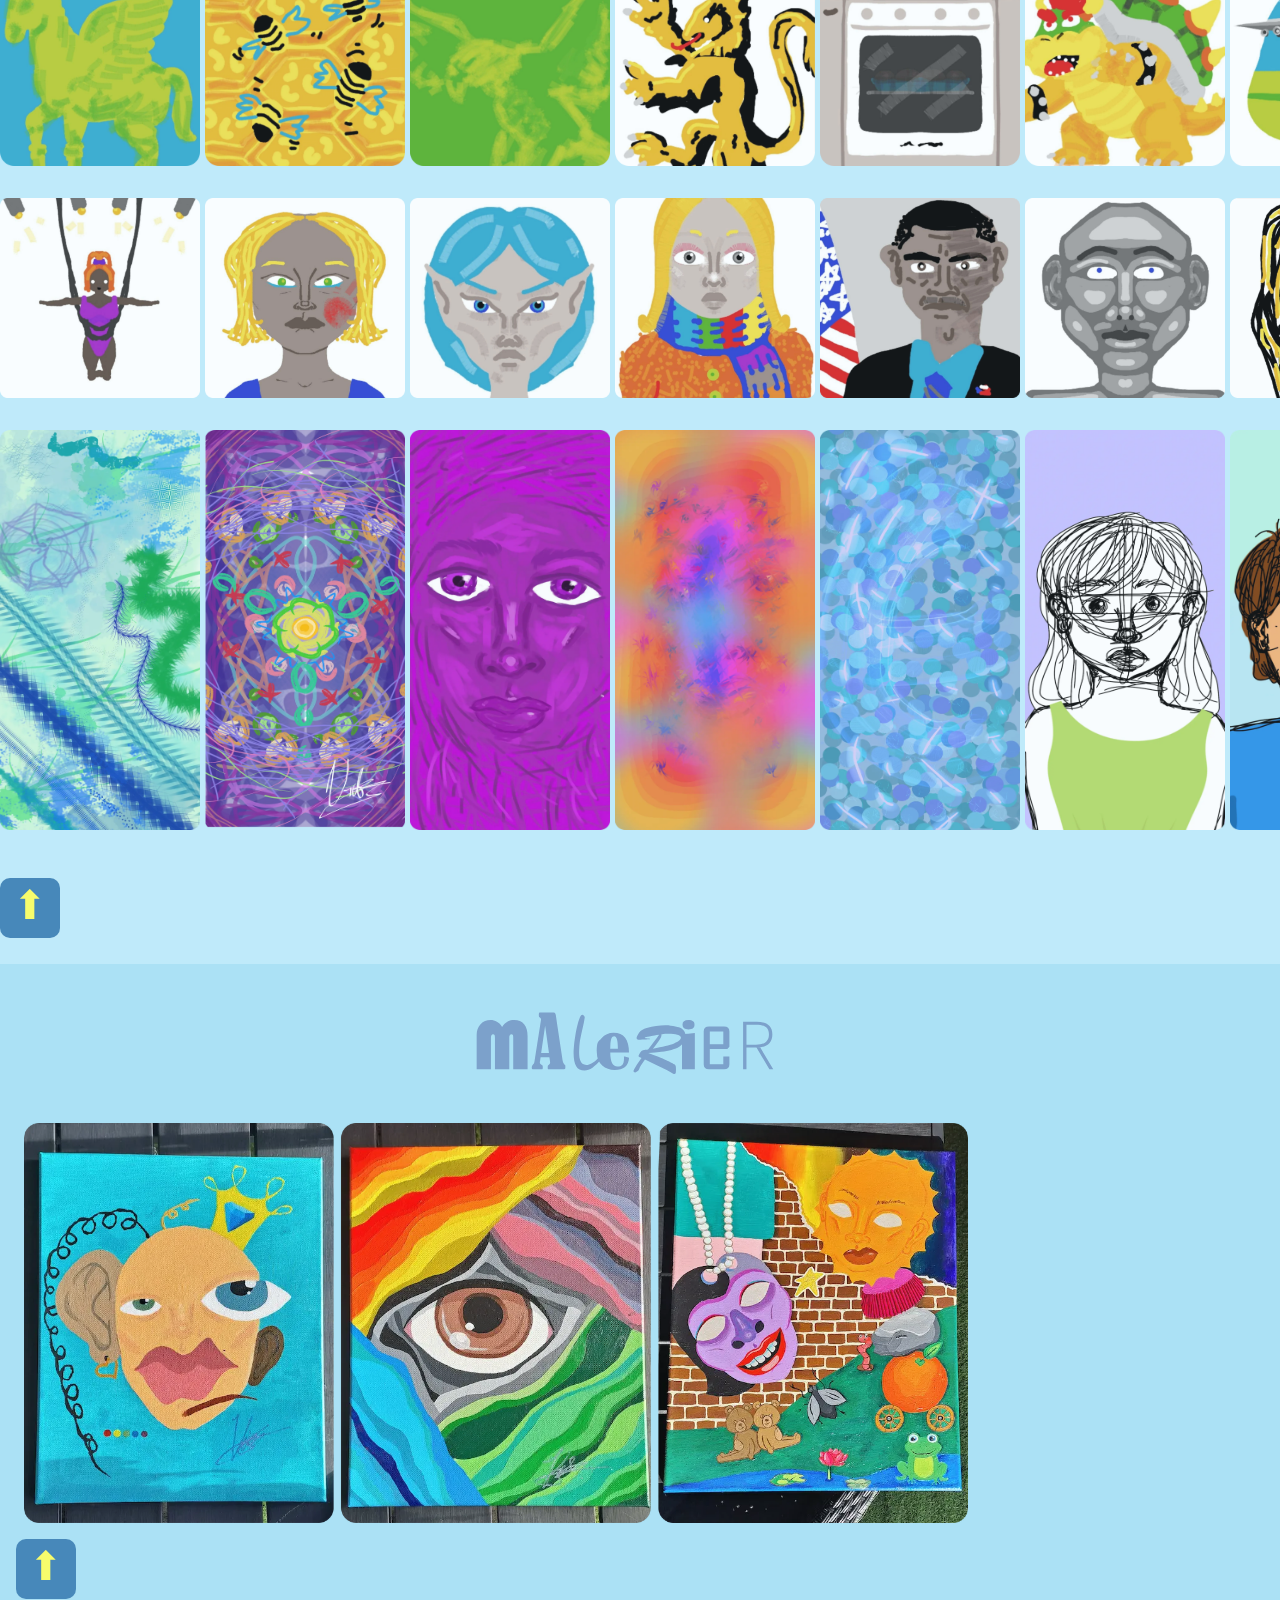
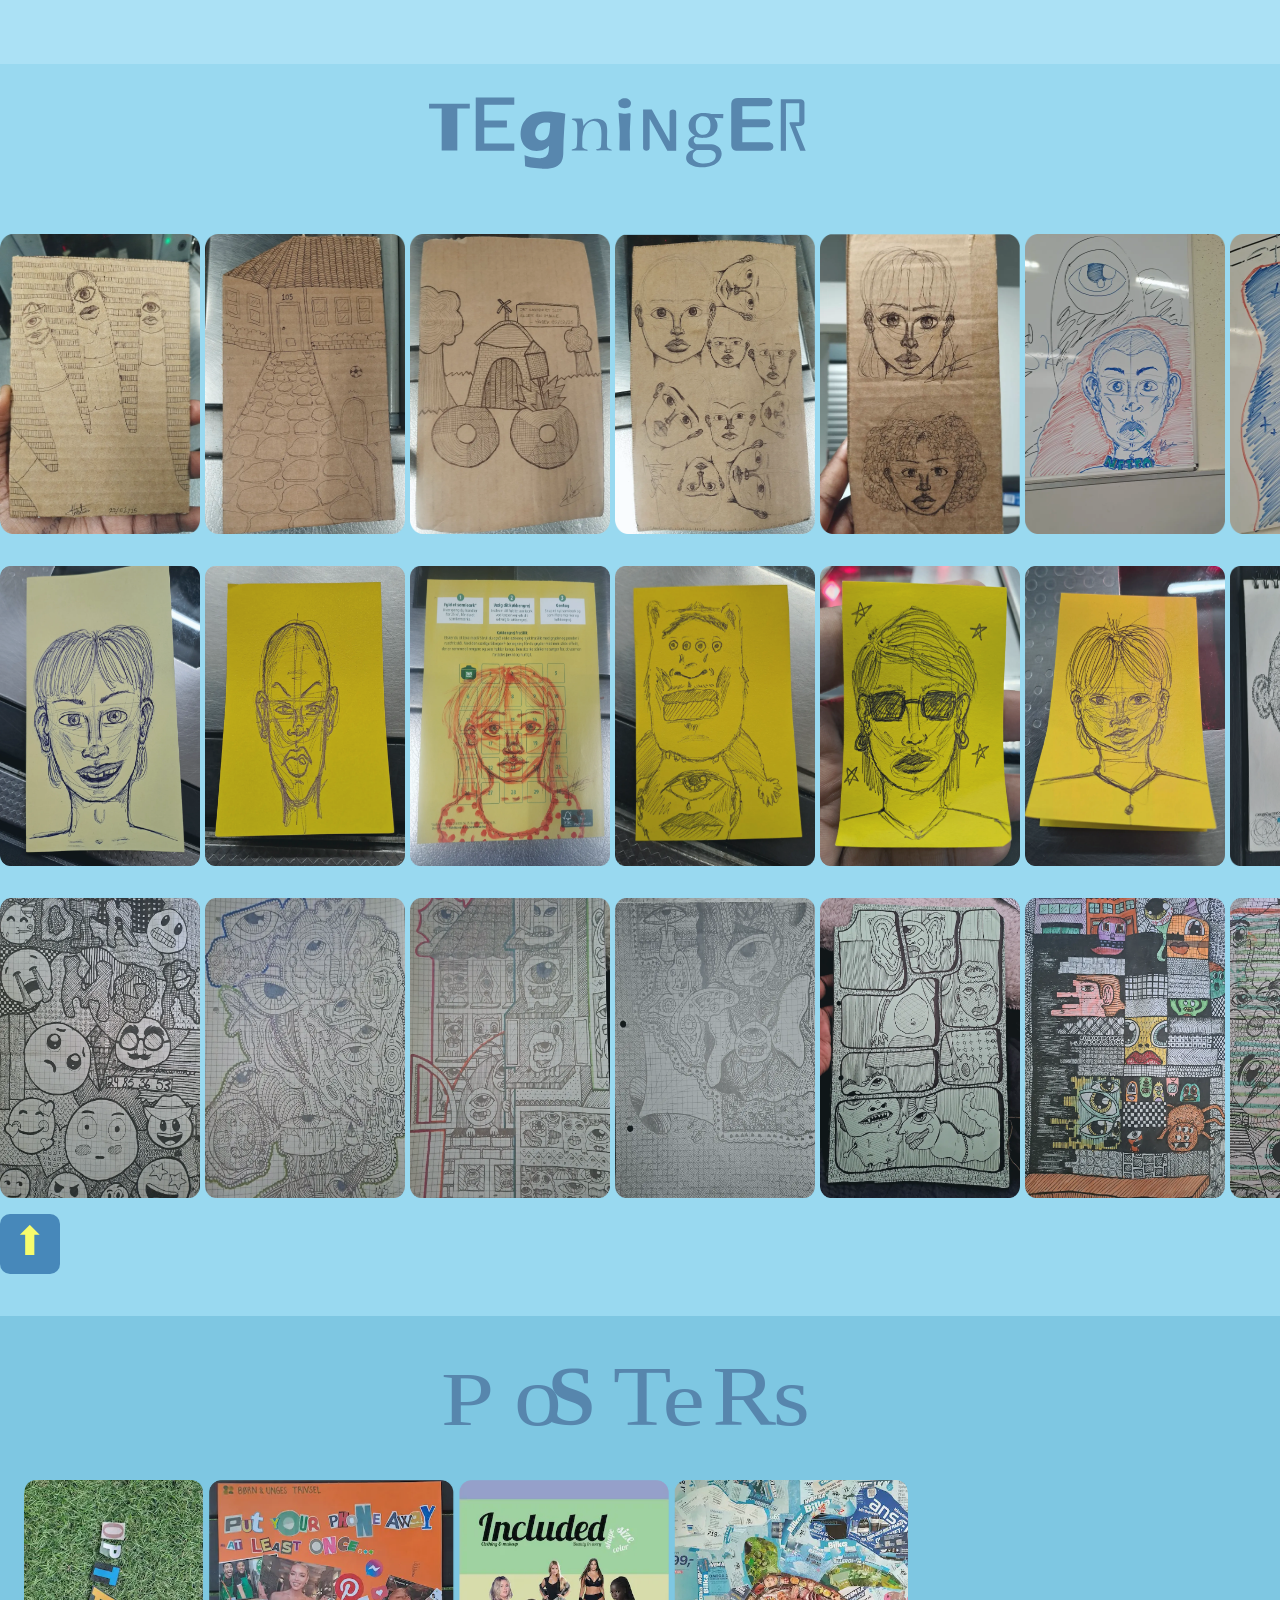
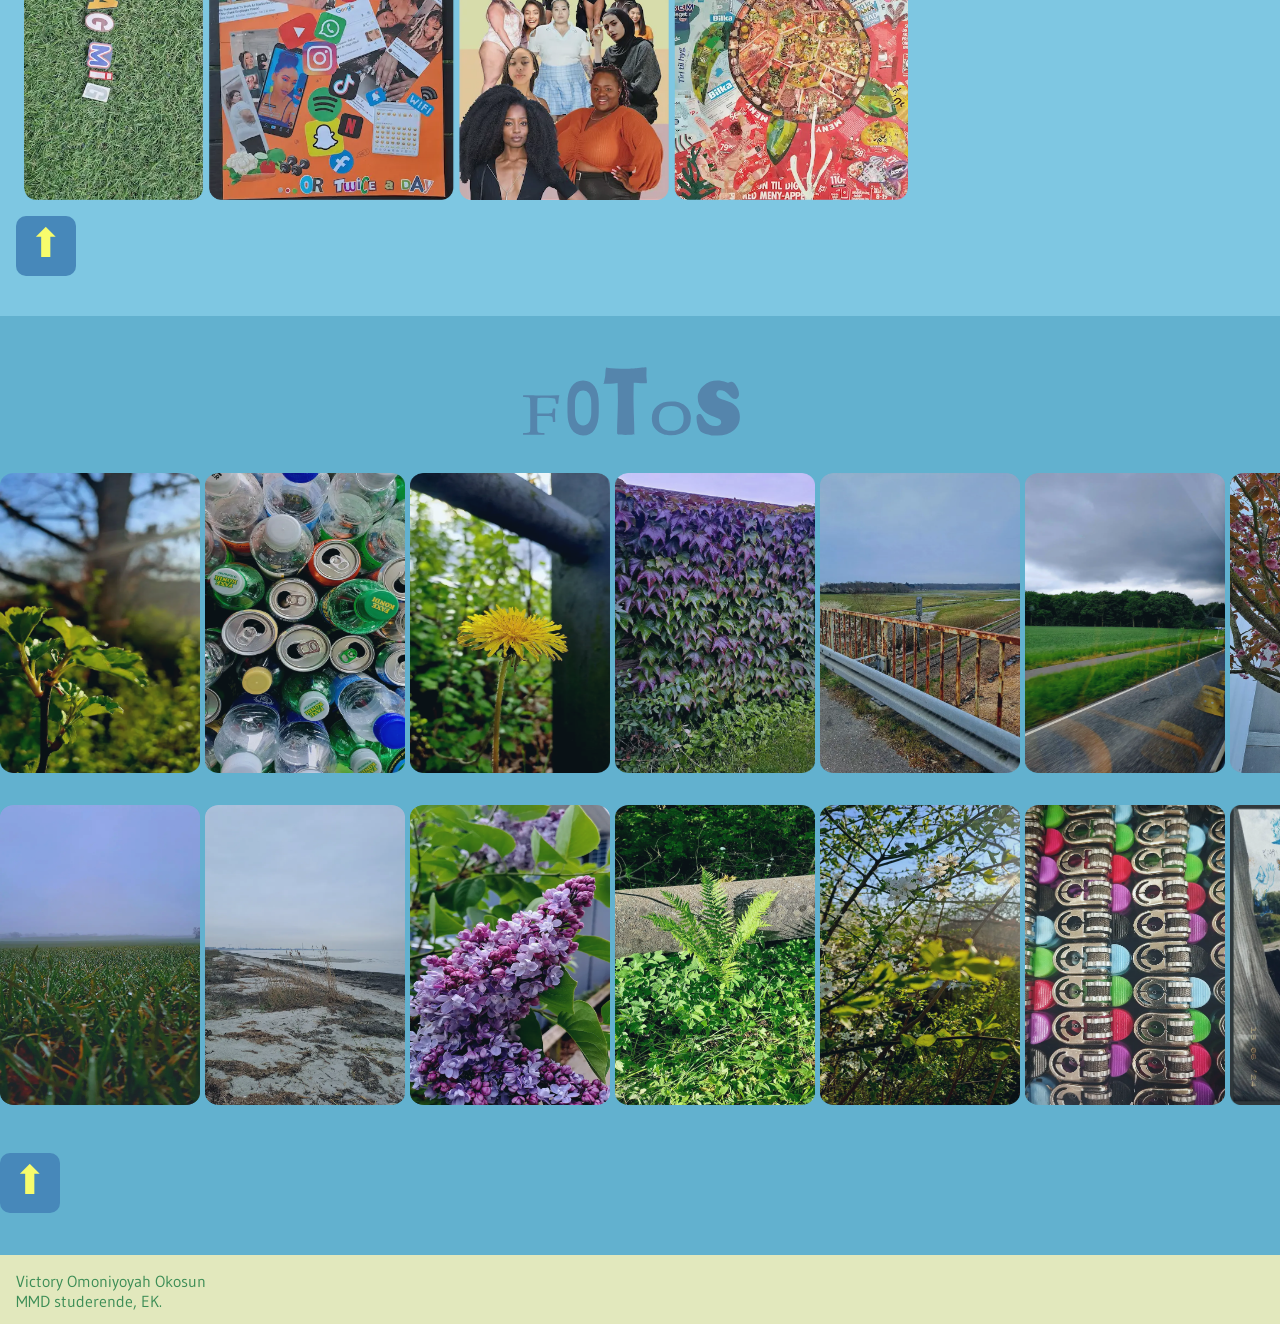
==== commit 2ac00e6a: "done" ====
--- a/ommig.html
+++ b/ommig.html
@@ -288,8 +288,7 @@
                 </div>
             </div>
             <div class="button-flex">
-                <a id="tbutton" class="buttons" href="ommig.html">T</a>
-                <a href="ommig.html" class="text-hide">ilbage til toppen</a>
+                <a class="buttons" href="ommig.html">⬆</a>
             </div>
         </div>
         <div id="digital-mobil">
@@ -425,10 +424,9 @@
                         </div>
                     </div>
                 </div>
-                <div class="button-flex">
-                    <a class="buttons" href="ommig.html">T</a>
-                    <a href="ommig.html" class="text-hide">ilbage til toppen</a>
-                </div>
+            </div>
+            <div class="button-flex">
+                <a class="buttons" href="ommig.html">⬆</a>
             </div>
         </div>
         <div id="tegninger">
@@ -519,8 +517,7 @@
                 </div>
             </div>
             <div class="button-flex">
-                <a id="tbutton" class="buttons" href="ommig.html">T</a>
-                <a href="ommig.html" class="text-hide">ilbage til toppen</a>
+                <a class="buttons" href="ommig.html">⬆</a>
             </div>
         </div>
         <div id="tegninger-mobil">
@@ -606,8 +603,7 @@
                 </div>
             </div>
             <div class="button-flex">
-                <a class="buttons" href="ommig.html">T</a>
-                <a href="ommig.html" class="text-hide">ilbage til toppen</a>
+                <a class="buttons" href="ommig.html">⬆</a>
             </div>
         </div>
         <div id="fotos">
@@ -715,8 +711,7 @@
                 </div>
             </div>
             <div class="button-flex">
-                <a id="tbutton" class="buttons" href="ommig.html">T</a>
-                <a href="ommig.html" class="text-hide">ilbage til toppen</a>
+                <a onclick="topFunction()" title="Go to top" class="buttons" href="ommig.html">⬆</a>
             </div>
         </div>
     </main>
--- a/stylesheets/ommig.css
+++ b/stylesheets/ommig.css
@@ -546,29 +546,6 @@
     display: block;
   }
 
-  /*tilbage til toppen knap*/
-  .text-hide {
-    display: none;
-  }
-
-  .buttons:hover + .text-hide {
-    display: block;
-    color: #acdbff;
-    font-family: "Luckiest Guy";
-    font-weight: 400;
-    font-style: normal;
-    font-size: 1.4rem;
-    padding-top: 18px;
-    padding-left: 0;
-    padding-right: 10px;
-    margin-top: 1rem;
-    border-bottom-right-radius: 10px;
-    border-top-right-radius: 10px;
-    background-color: #4788ba;
-    height: 60px;
-    box-shadow: 2px 4px 6px #53648278;
-  }
-
   .button-flex {
     display: flex;
     justify-self: right;
@@ -577,7 +554,7 @@
   }
 
   .buttons {
-    padding: 0.5rem;
+    padding-top: 2px;
     font-size: 2.5rem;
     width: 60px;
     height: 60px;
@@ -593,23 +570,16 @@
   .button-flex a {
     color: #f7fc6c;
     text-decoration: none;
-    transition: color 0.5s;
+    transition: color 0.3s;
   }
 
   .button-flex a:hover {
-    font-family: "Luckiest Guy";
-    font-weight: 400;
-    font-style: normal;
     color: #acdbff;
   }
 
   .buttons:hover {
     box-shadow: 2px 4px 6px #53648278;
-    border-top-right-radius: 0;
-    border-bottom-right-radius: 0;
     background-color: #4788ba;
-    padding-left: 0.5rem;
-    width: 40px;
   }
   /********************OM MIG DIV*********************/
 
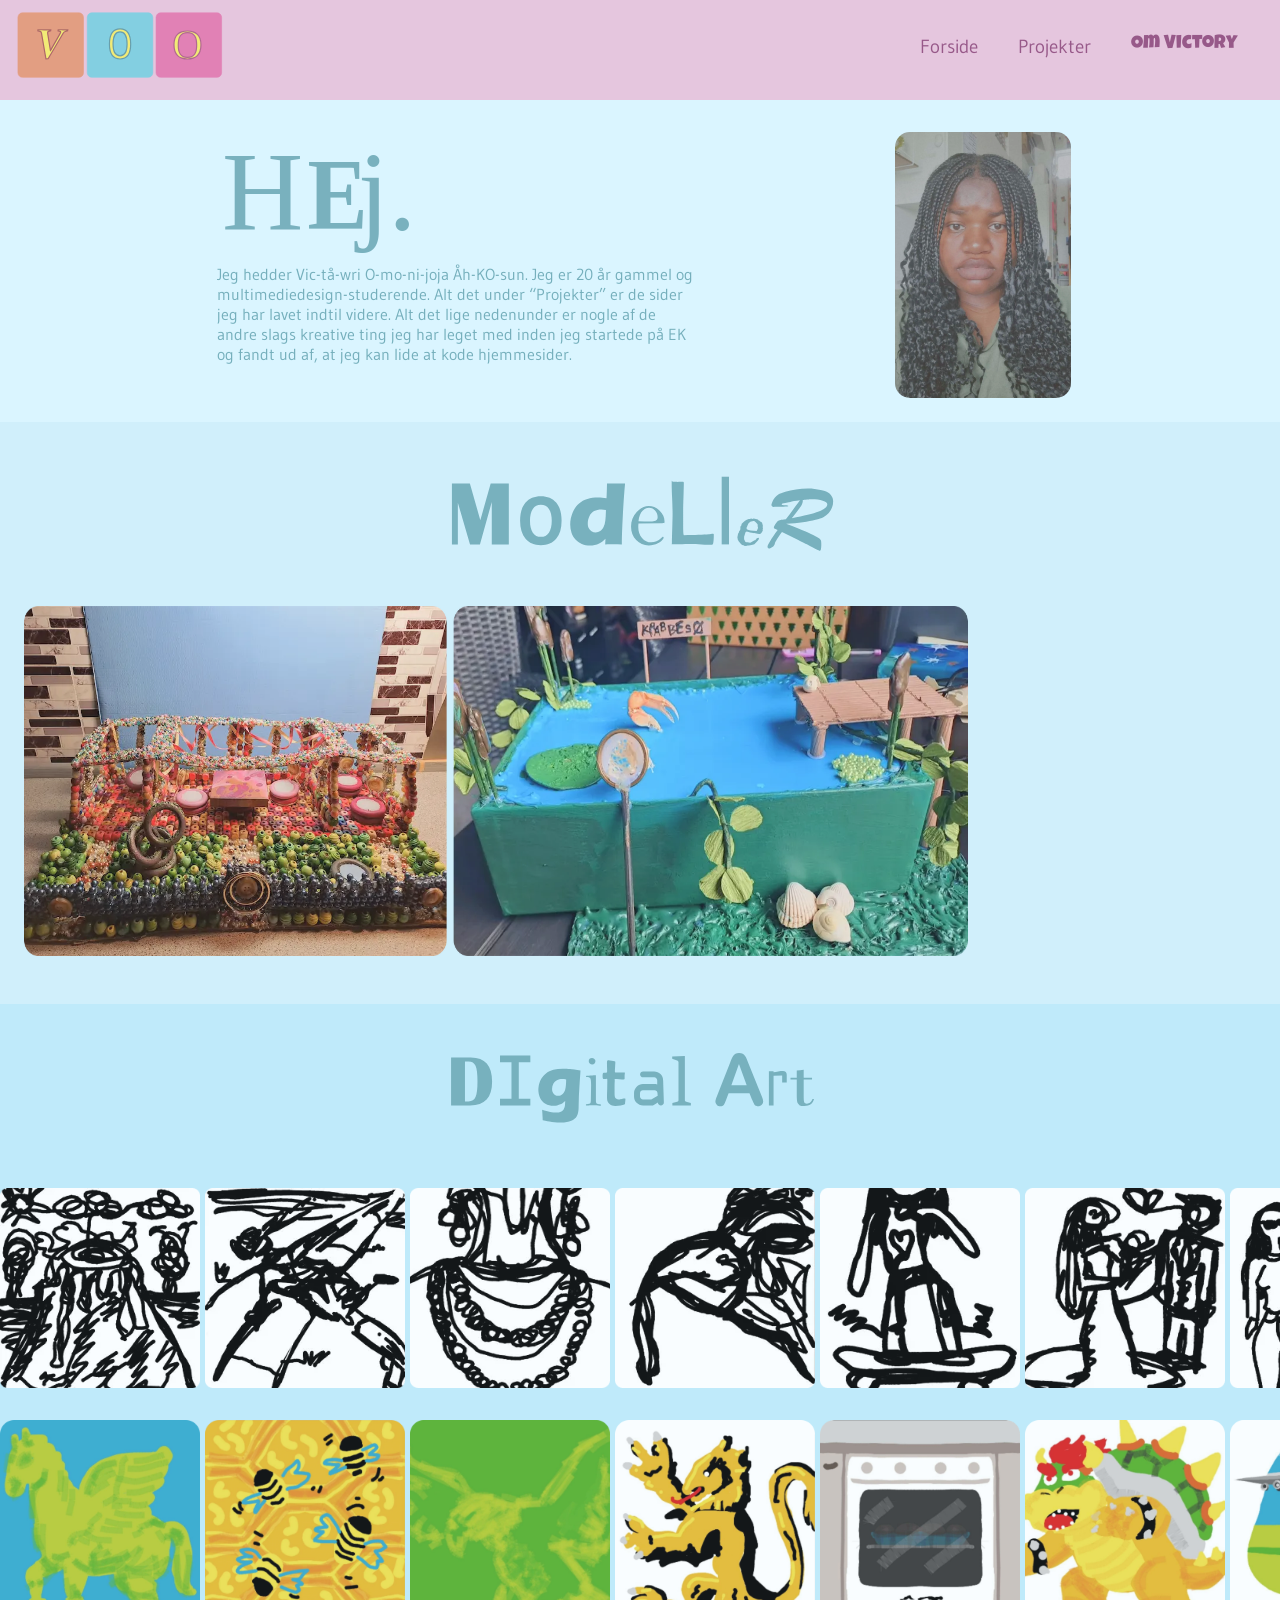
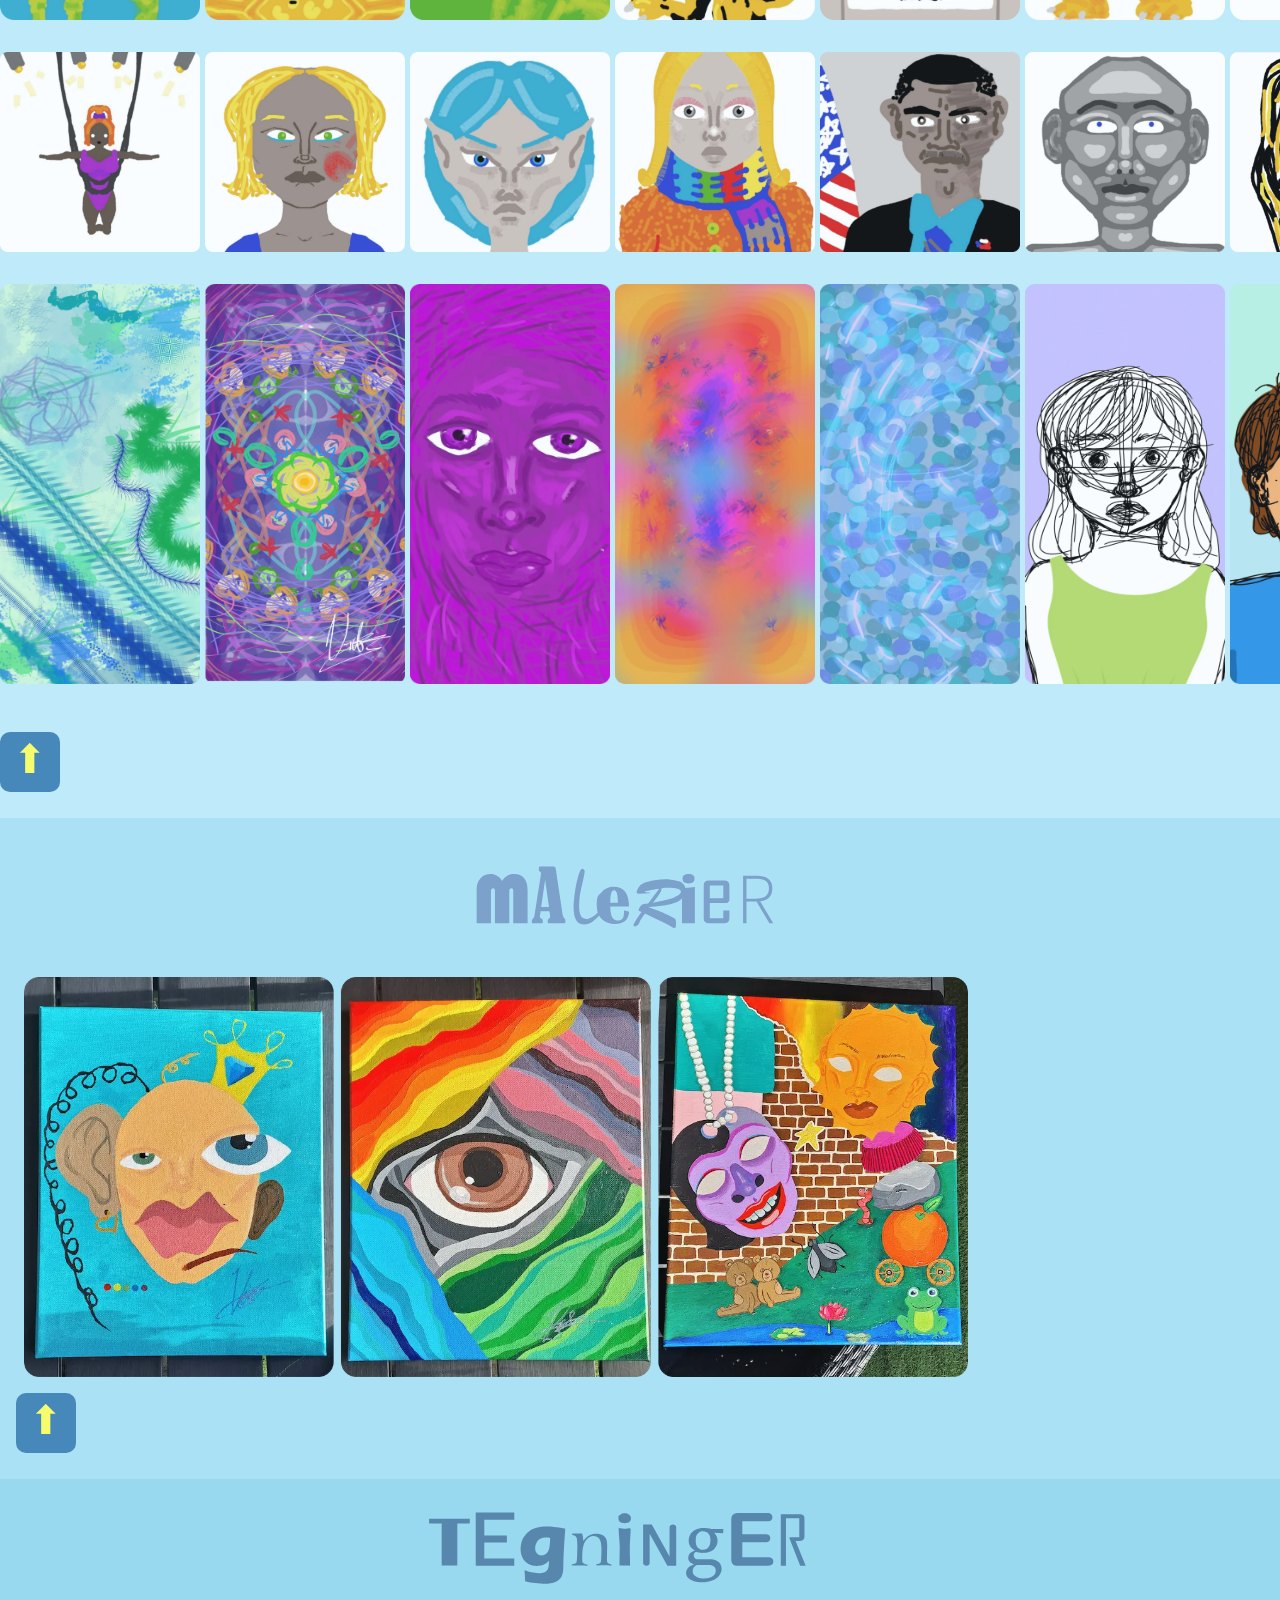
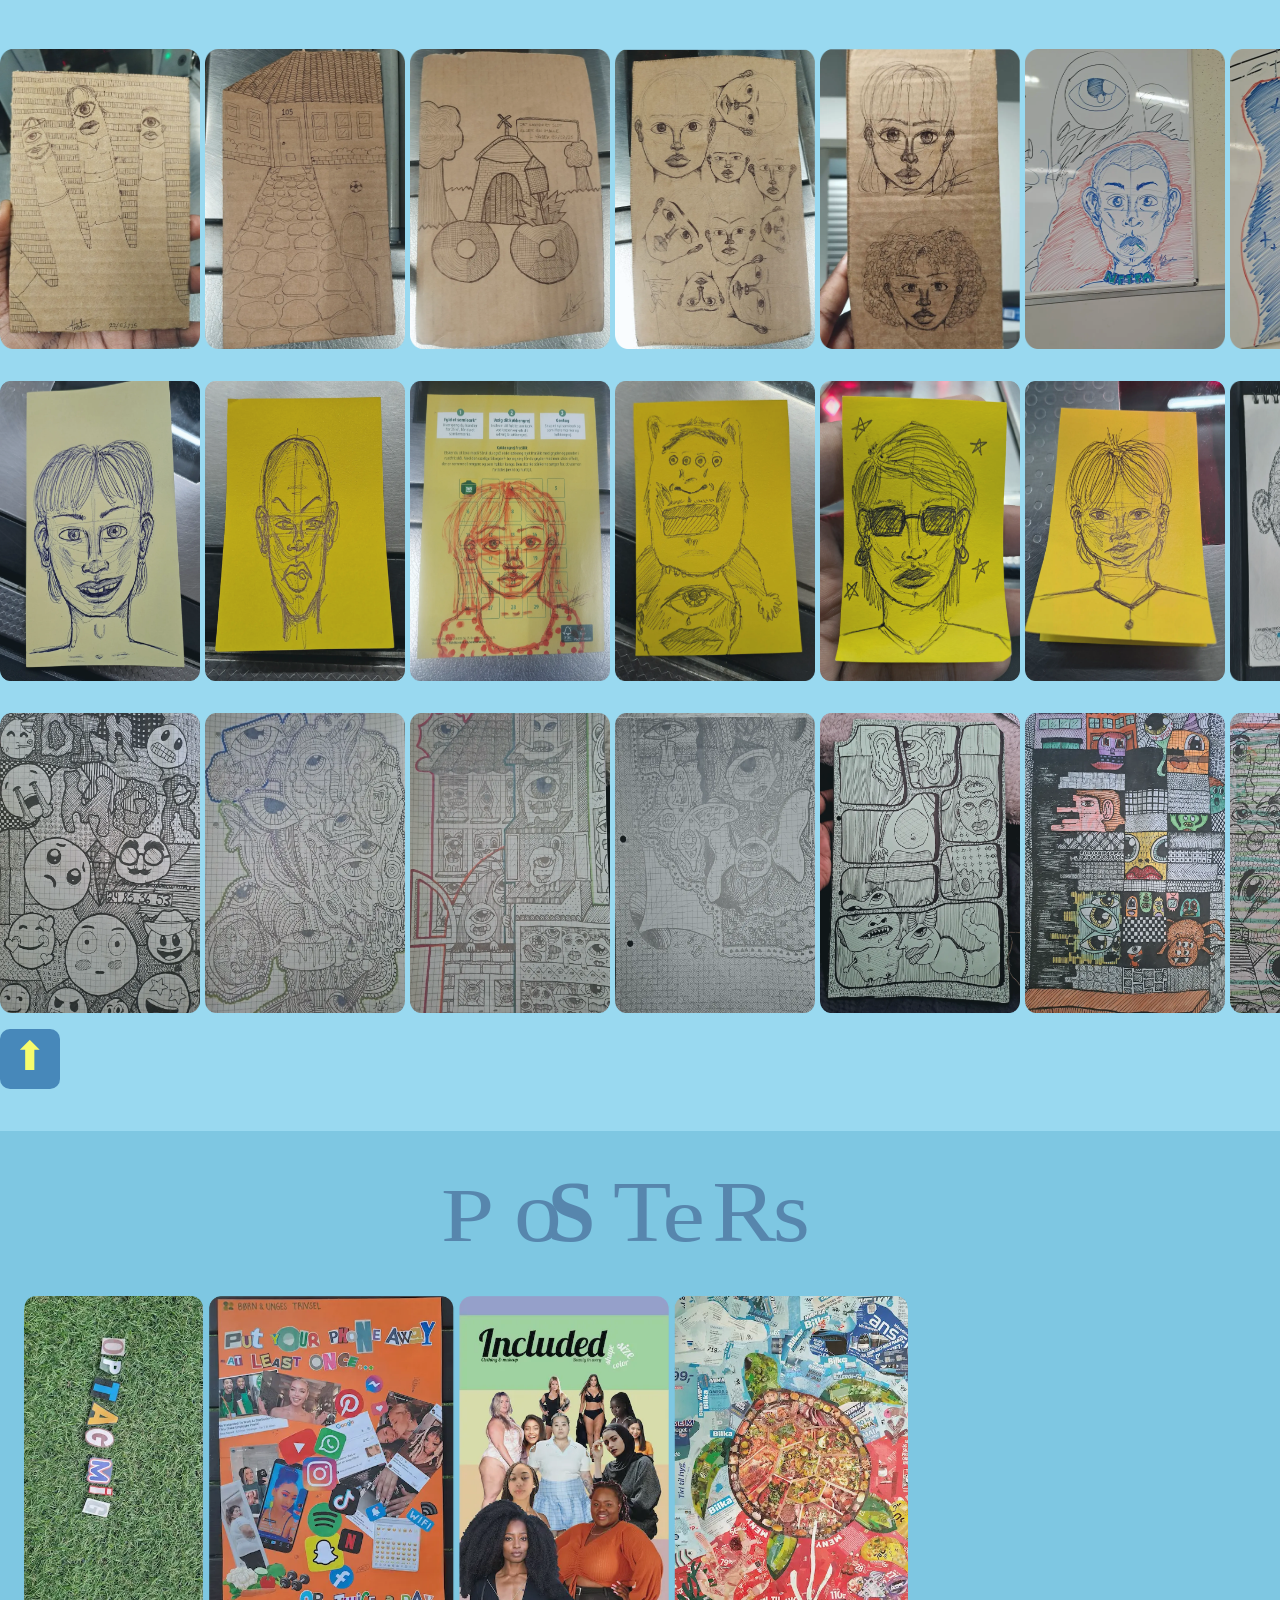
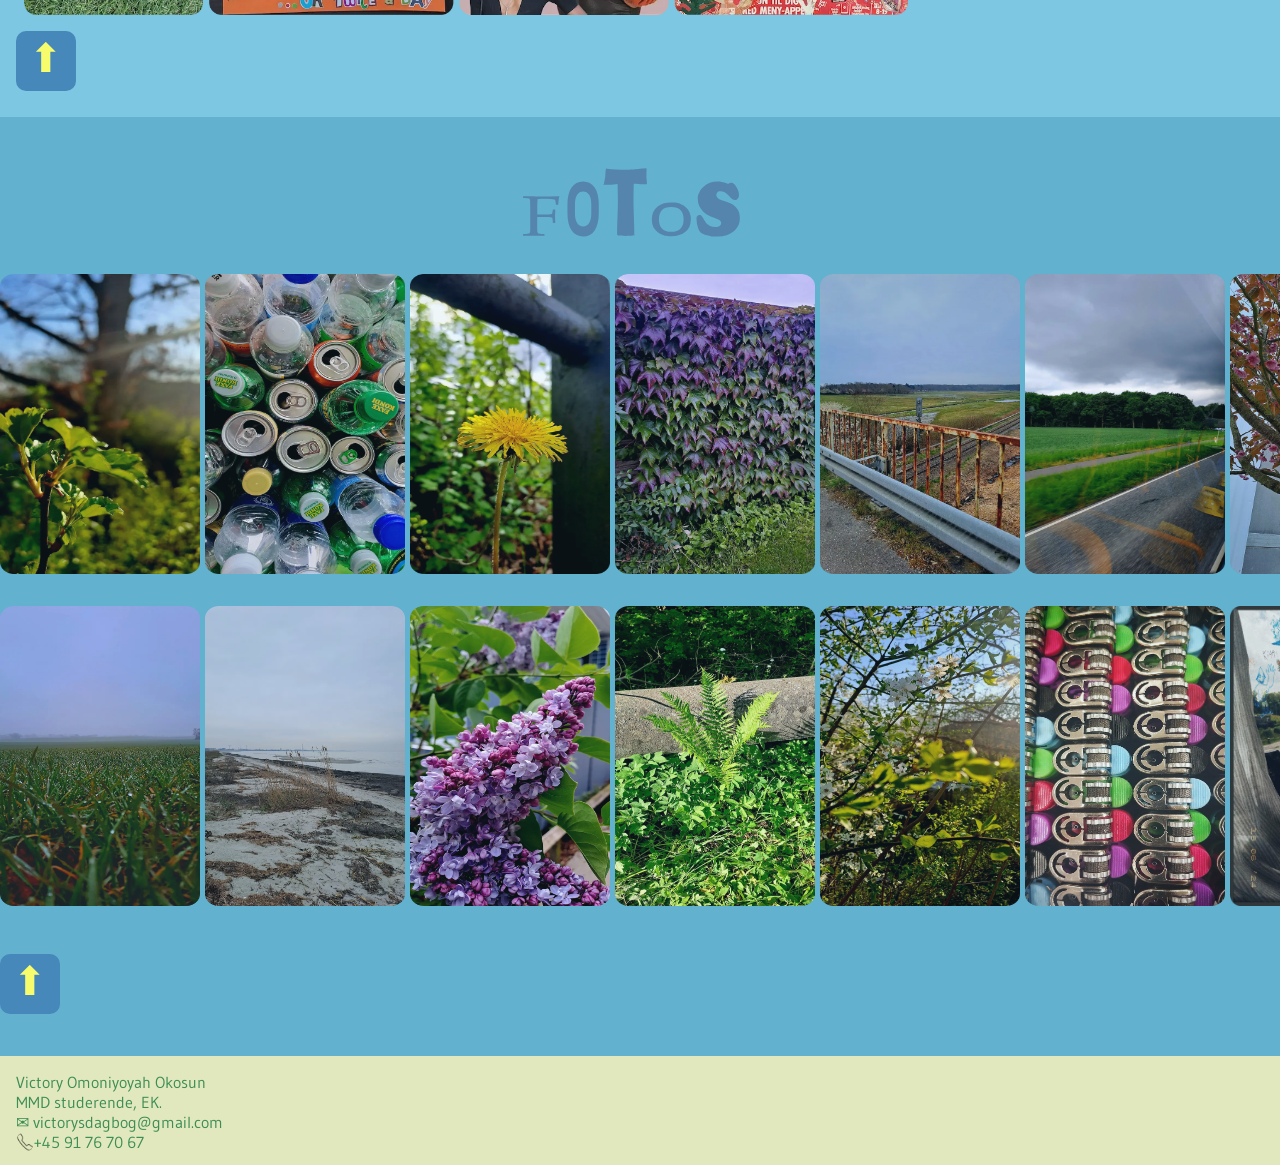
==== commit 583cbf28: "næsten helt done" ====
--- a/ommig.html
+++ b/ommig.html
@@ -720,6 +720,11 @@
             <p>Victory Omoniyoyah Okosun</p>
             <p>MMD studerende, EK.</p>
         </div>
+        <div>
+            <p>✉ victorysdagbog@gmail.com</p>
+            <p class="foot-flex"><img class="minify" src="forside-img/icons8-phone-50.png" alt="telefon ikon"> +45 91 76
+                70 67</p>
+        </div>
     </footer>
     <script src="javascript/menu.js"></script>
     <script src="javascript/omos.js"></script>
--- a/stylesheets/general.css
+++ b/stylesheets/general.css
@@ -25,6 +25,7 @@
   font-weight: 400;
   font-style: normal;
   height: 100px;
+  font-size: 1.2rem;
 }
 
 .logo {
@@ -139,3 +140,13 @@
   font-style: normal;
   font-size: 1rem;
 }
+
+/*footer ikon*/
+.minify {
+  width: 18px;
+  opacity: 70%;
+}
+
+.foot-flex {
+  display: flex;
+}
--- a/stylesheets/ommig.css
+++ b/stylesheets/ommig.css
@@ -106,8 +106,8 @@
   background-color: #daf5ff;
   color: #75afbc;
   display: flex;
-  height: 450px;
   padding: 0 1rem;
+  padding-bottom: 1rem;
 }
 
 .text-go {
@@ -154,8 +154,8 @@
 #modeller {
   background-color: #d0effb;
   color: #75afbc;
-  height: 550px;
   justify-items: center;
+  padding-bottom: 2rem;
   padding: 1rem;
 }
 
@@ -184,7 +184,6 @@
 .model-slider {
   display: flex;
   overflow-x: auto;
-  /* scrollbar-width: 0; */
   scroll-snap-type: x mandatory;
   scroll-behavior: smooth;
 }
@@ -194,7 +193,7 @@
   scroll-snap-align: start;
   display: flex;
   height: 300px;
-  max-width: 700px;
+  max-width: 450px;
 }
 
 /**********************DIGITAL***************************/
@@ -202,6 +201,7 @@
 #digital-mobil {
   background-color: #bfeafa;
   padding-bottom: 2rem;
+
   ::-webkit-scrollbar {
     display: none;
   }
@@ -291,7 +291,6 @@
 /*hele diven*/
 #malerier {
   background-color: #abe1f5;
-  max-height: 700px;
   justify-items: center;
   padding: 1rem;
 }
@@ -407,9 +406,9 @@
 /*hele diven*/
 #posters {
   background-color: #7ec7e2;
-  height: 750px;
   justify-items: center;
   padding: 1rem;
+  padding-bottom: 2rem;
 }
 
 /*modeller titel svg*/
@@ -462,7 +461,6 @@
 .fotos-infibox {
   margin: 2rem auto;
   width: 100%;
-  /* border: red 5px solid; */
   display: flex;
   overflow-x: auto;
 }
@@ -589,7 +587,6 @@
     display: flex;
     display: grid;
     grid-template-columns: 1fr 1fr 1fr 1fr 1fr;
-    height: 450px;
   }
 
   .text-go {
@@ -636,8 +633,8 @@
   #modeller {
     background-color: #d0effb;
     color: #75afbc;
-    height: 600px;
     justify-items: center;
+    padding-bottom: 3rem;
   }
 
   /*modeller titel svg*/
@@ -825,7 +822,6 @@
   /*hele diven*/
   #malerier {
     background-color: #abe1f5;
-    height: 900px;
     justify-items: center;
     padding: 1rem;
   }
@@ -952,7 +948,6 @@
   .tegninger-infibox3 {
     margin: 0rem auto;
     width: 100%;
-    /* border: red 5px solid; */
     display: flex;
     overflow-x: auto;
   }
@@ -982,7 +977,6 @@
   /*hele diven*/
   #posters {
     background-color: #7ec7e2;
-    height: 600px;
     justify-items: center;
     padding: 1rem;
   }
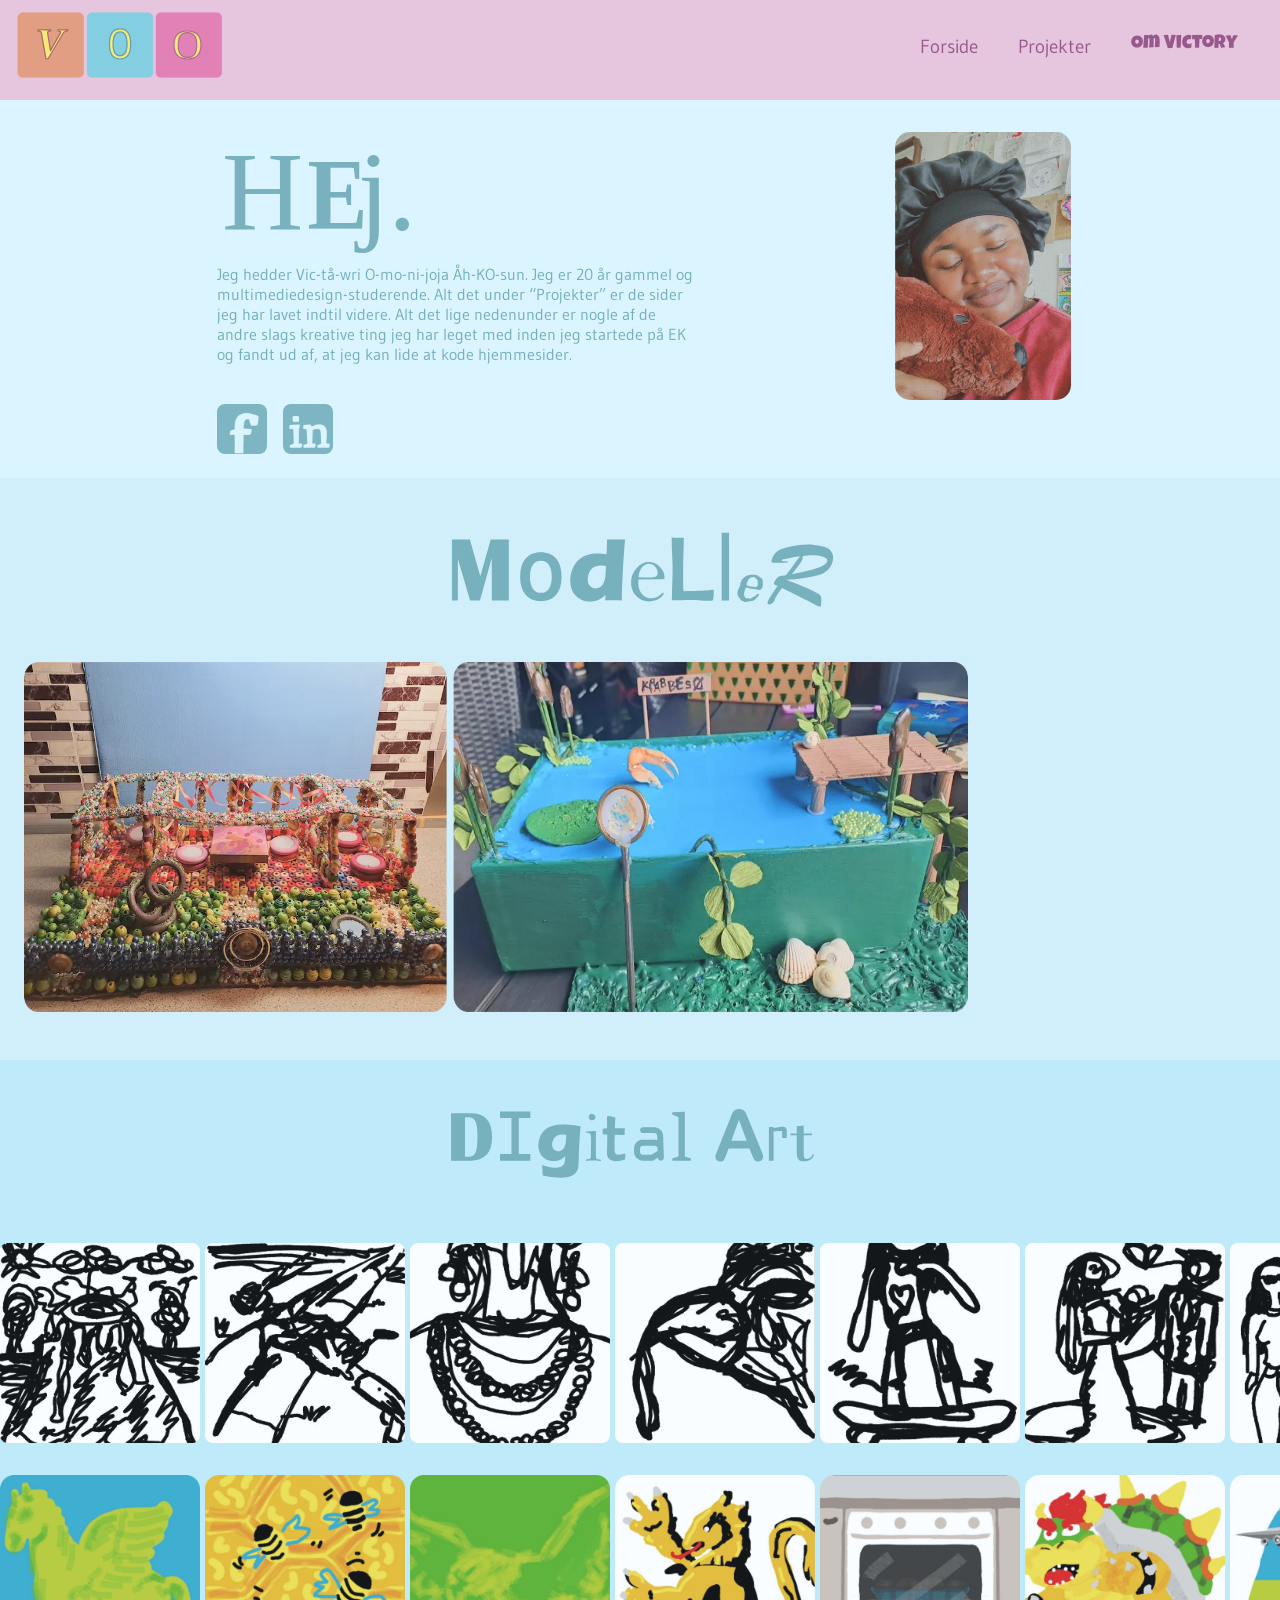
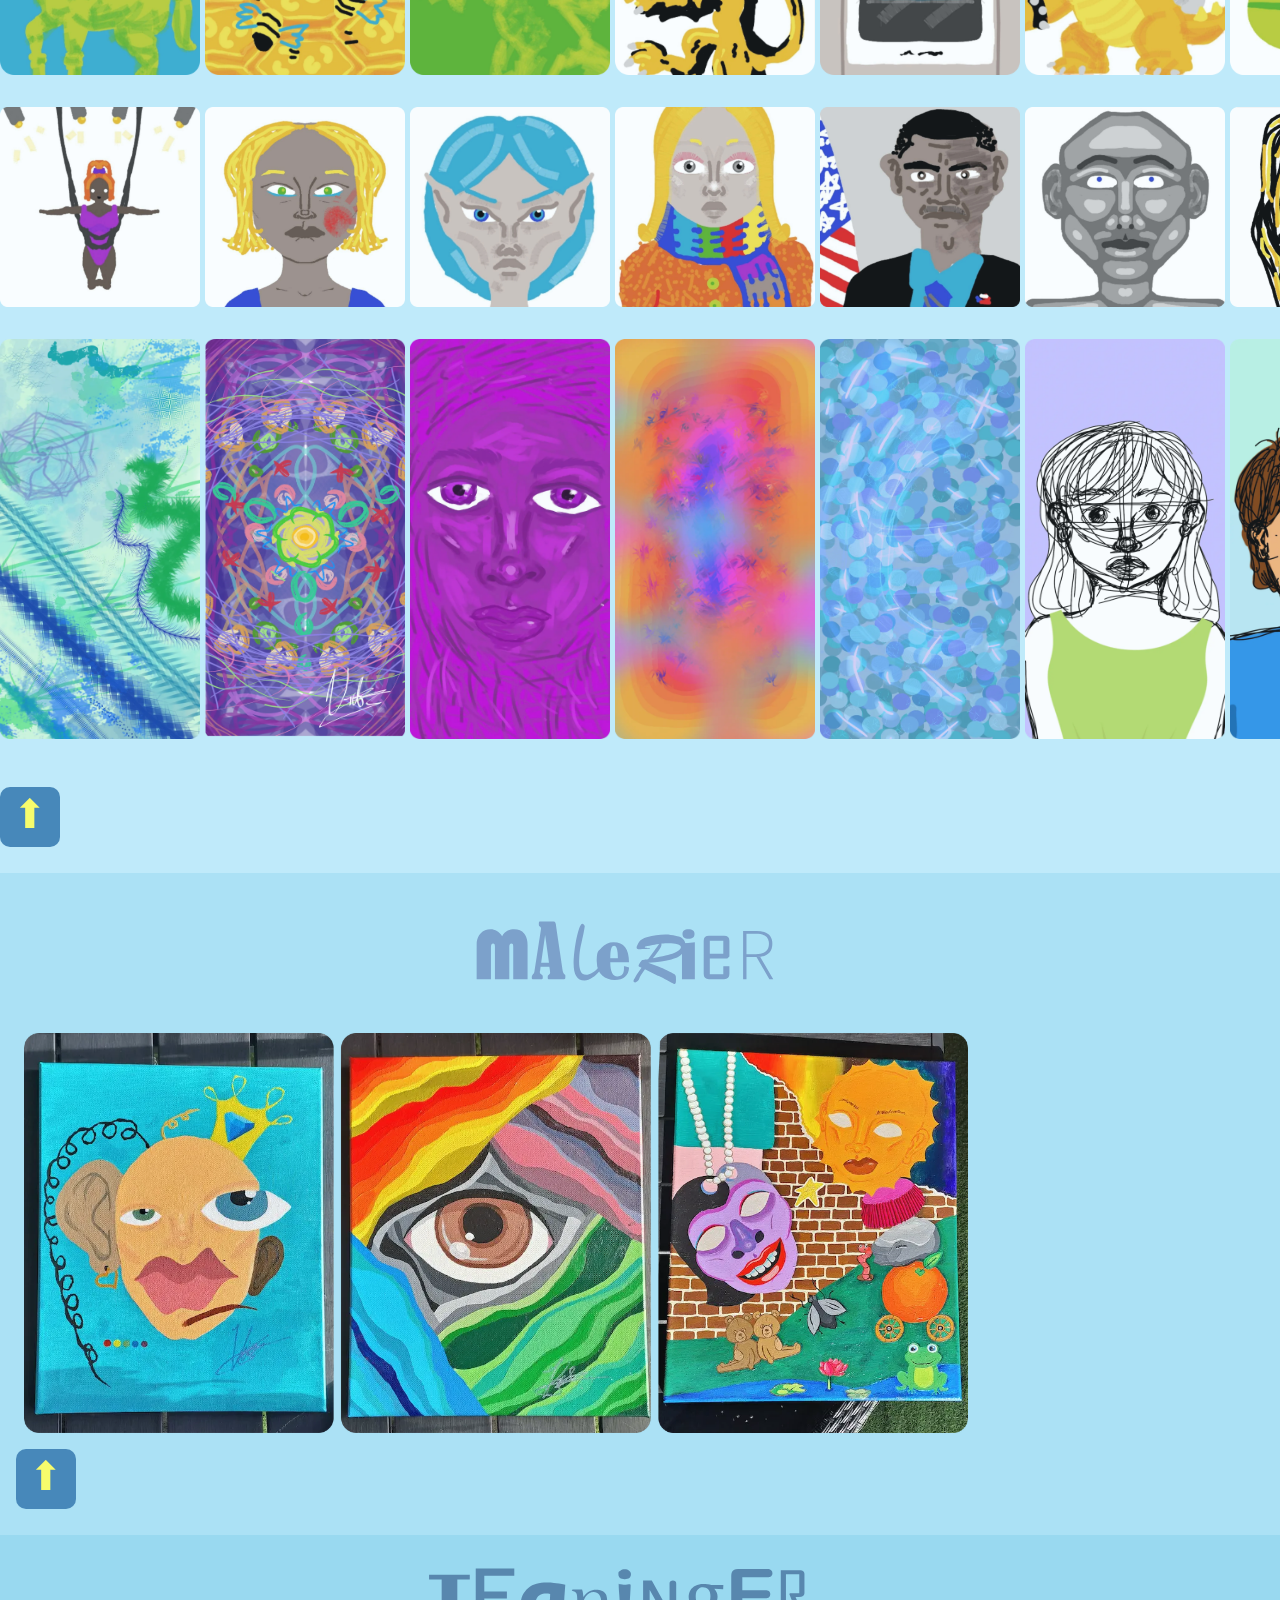
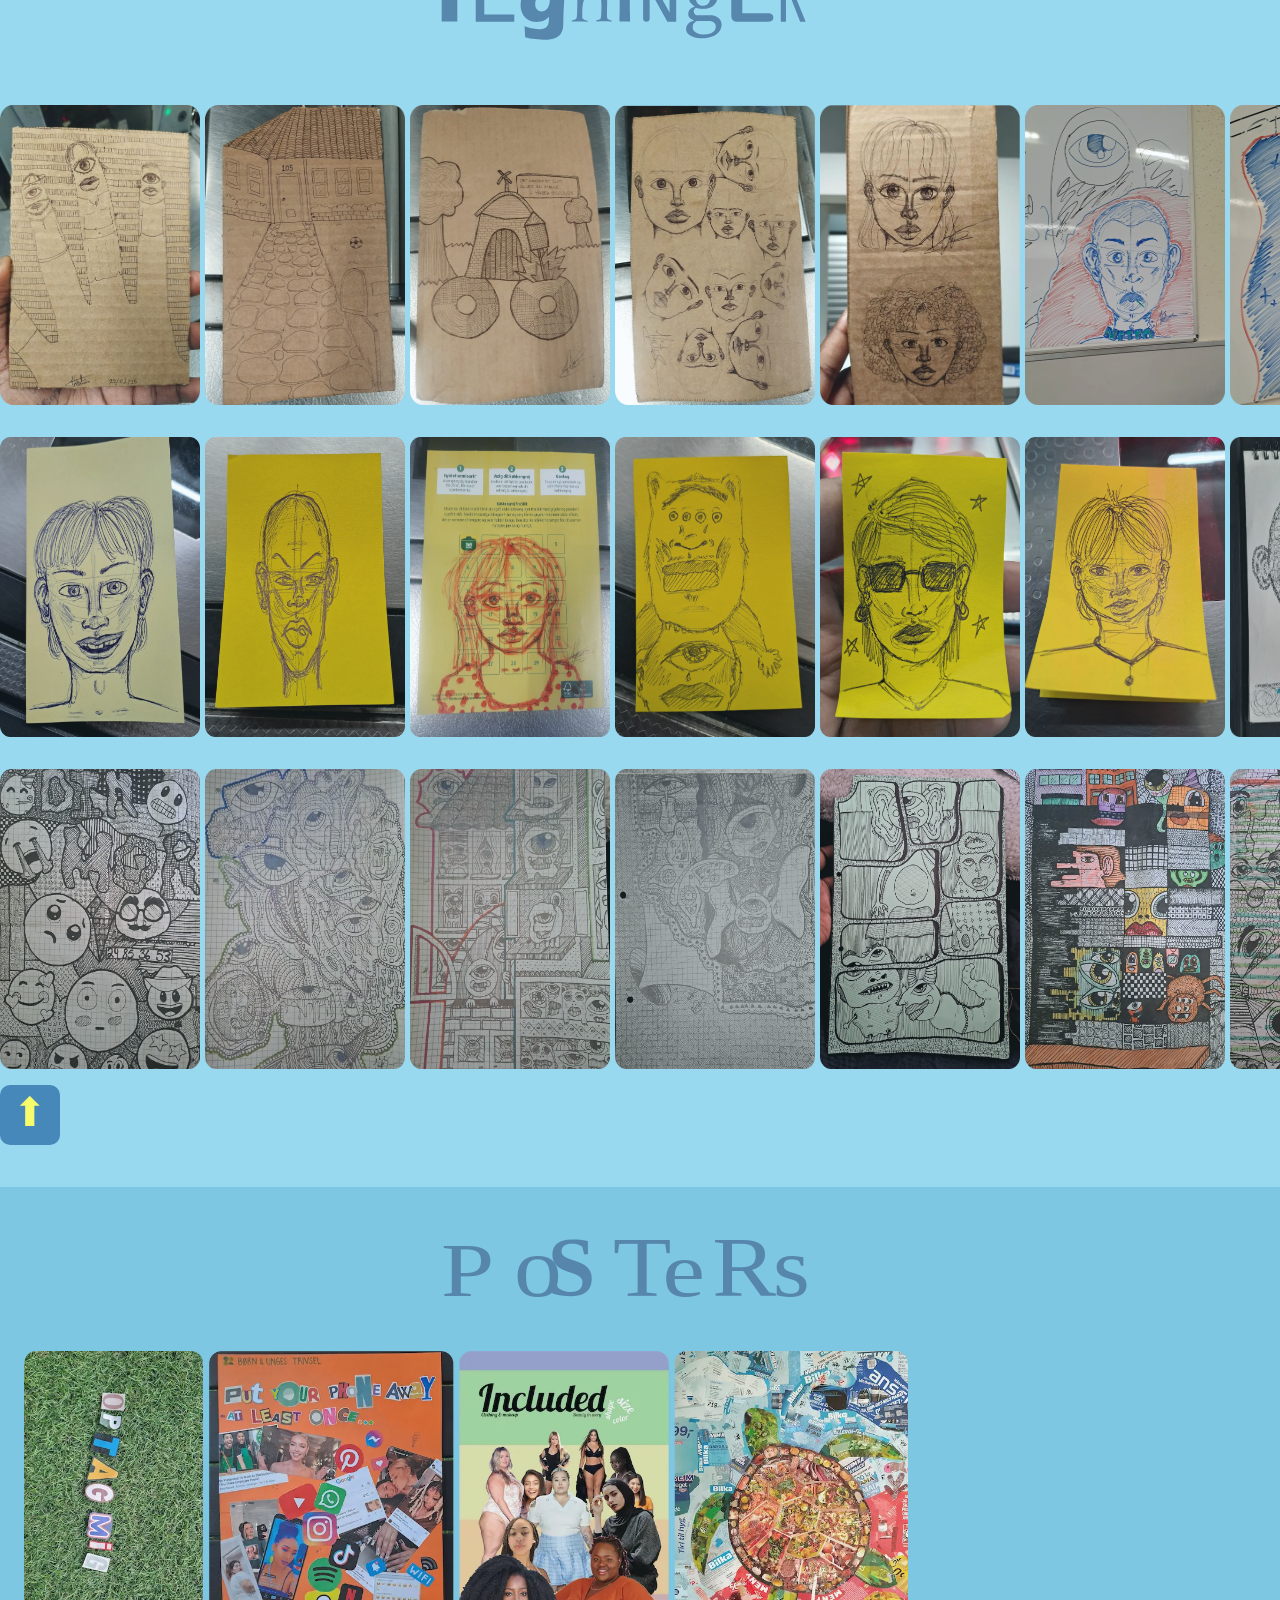
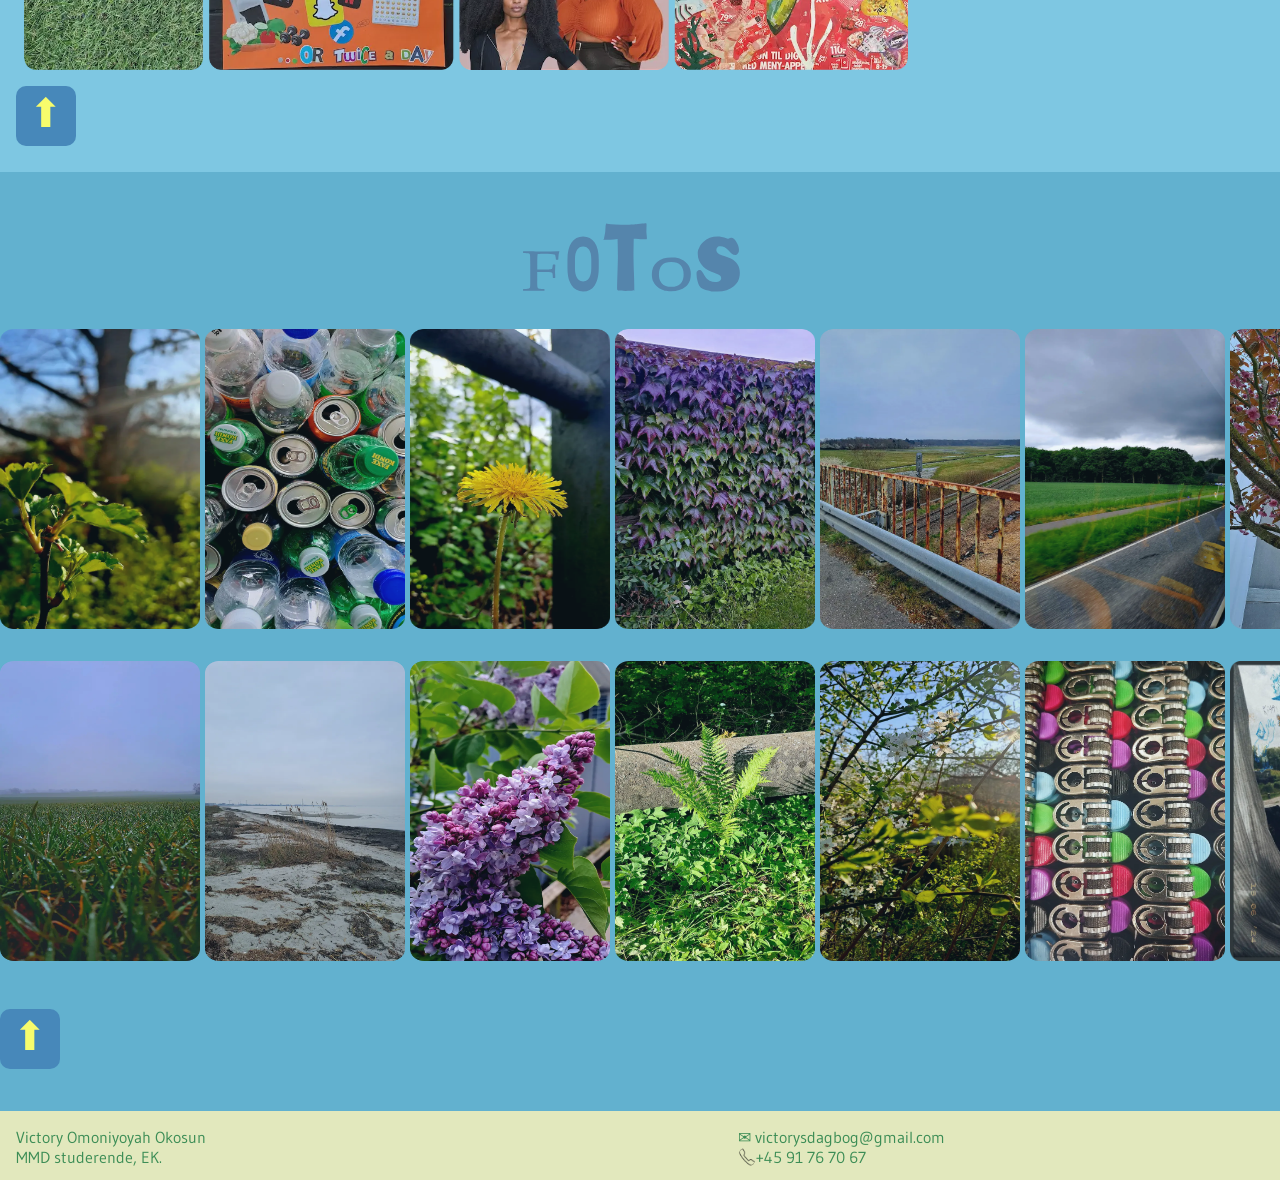
==== commit 4607cef0: "fricken chicken done" ====
--- a/ommig.html
+++ b/ommig.html
@@ -70,6 +70,14 @@
                     EK og fandt ud
                     af, at jeg kan lide at kode hjemmesider.
                 </p>
+                <br>
+                <div class="ikonflex">
+                    <a href="https://www.facebook.com/vicky.okosun.3"><img class="scale-ikon"
+                            src="omos-img/facebook.png" alt="facebook"></a>
+                    <a href="https://www.linkedin.com/in/victory-omoniyoyah-okosun-782320267/"><img class="scale-ikon"
+                            src="omos-img/linkedin.png" alt="linkedin"></a>
+                </div>
+
             </div>
             <div class=" tomdiv2"></div>
             <div class="slideshow-ommig">
--- a/stylesheets/general.css
+++ b/stylesheets/general.css
@@ -141,6 +141,14 @@
   font-size: 1rem;
 }
 
+footer {
+  color: #587395;
+  background-color: #b4d8cc;
+  display: flex;
+  display: grid;
+  grid-template-columns: 4fr 3fr;
+}
+
 /*footer ikon*/
 .minify {
   width: 18px;
--- a/stylesheets/ommig.css
+++ b/stylesheets/ommig.css
@@ -41,6 +41,16 @@
   font-family: "Luckiest Guy";
   font-weight: 400;
   font-style: normal;
+}
+
+.scale-ikon {
+  width: 50px;
+  border-radius: 8px;
+}
+
+.ikonflex {
+  display: flex;
+  gap: 1rem;
 }
 
 /*mobil menu for projekter*/
